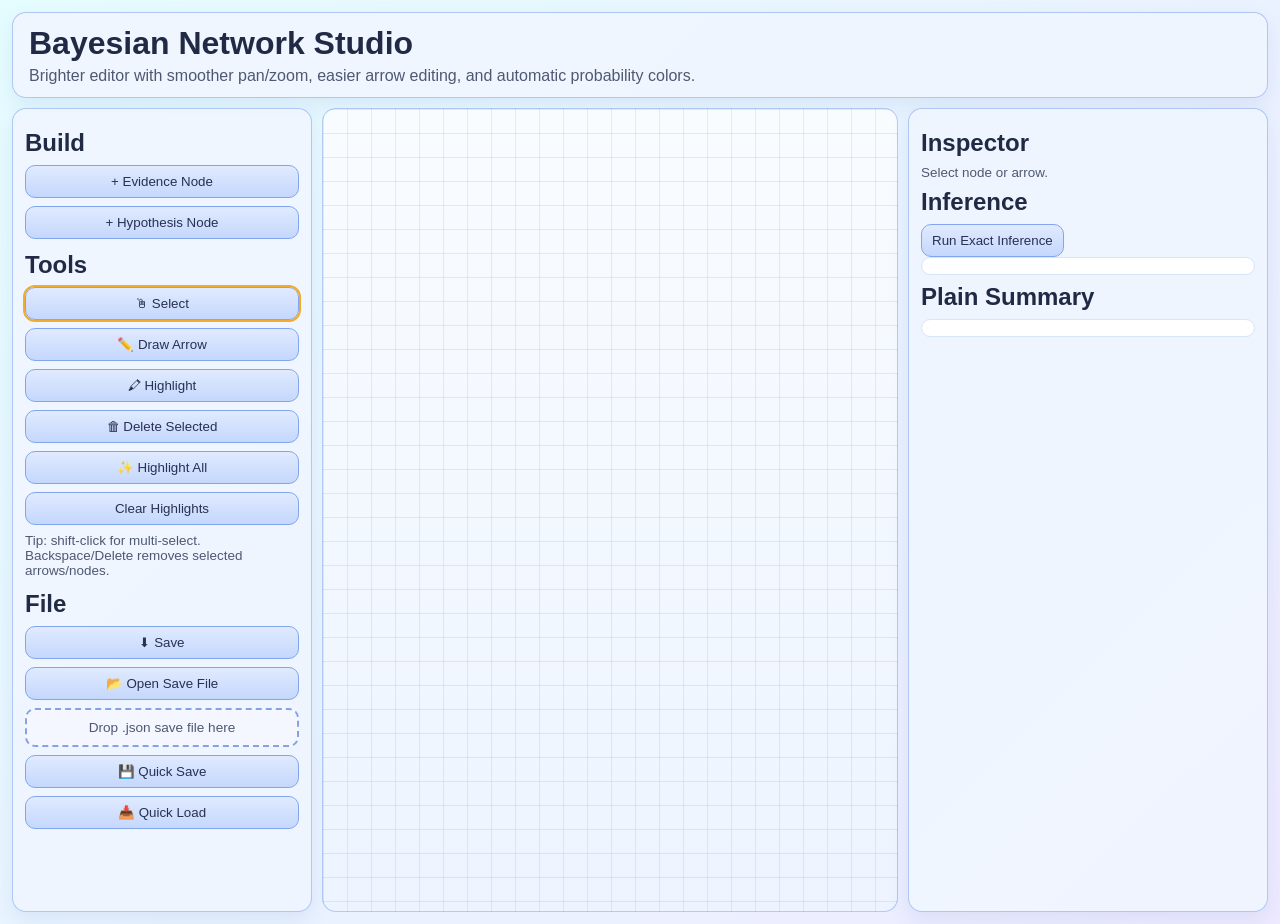
==== index.html @ 24348965 "Add intuitive highlight tool for nodes and arrows" ====
<!DOCTYPE html>
<html lang="en">
  <head>
    <meta charset="UTF-8" />
    <meta name="viewport" content="width=device-width, initial-scale=1.0" />
    <title>Bayesian Network Studio</title>
    <link rel="stylesheet" href="style.css" />
  </head>
  <body>
    <div class="app-shell">
      <header class="top-bar">
        <h1>Bayesian Network Studio</h1>
        <p>Brighter editor with smoother pan/zoom, easier arrow editing, and automatic probability colors.</p>
      </header>

      <div class="layout">
        <aside class="panel left-panel">
          <h2>Build</h2>
          <div class="button-stack">
            <button data-add-node="evidence">+ Evidence Node</button>
            <button data-add-node="hypothesis">+ Hypothesis Node</button>
          </div>

          <h2>Tools</h2>
          <div class="button-stack">
            <button id="selectToolBtn">🖱 Select</button>
            <button id="drawArrowToolBtn">✏️ Draw Arrow</button>
            <button id="highlightToolBtn">🖍 Highlight</button>
            <button id="deleteSelectedBtn">🗑 Delete Selected</button>
            <button id="highlightAllBtn">✨ Highlight All</button>
            <button id="clearHighlightBtn">Clear Highlights</button>
            <div id="drawHint" class="hint hidden">Draw arrow: drag from source node and release on target connection point.</div>
            <div id="highlightHint" class="hint hidden">Highlight: click nodes/arrows to toggle emphasis. Shift-click is not required.</div>
            <div class="hint">Tip: shift-click for multi-select. Backspace/Delete removes selected arrows/nodes.</div>
          </div>

          <h2>File</h2>
          <div class="button-stack">
            <button id="saveFileBtn">⬇ Save</button>
            <button id="openFileBtn">📂 Open Save File</button>
            <input id="uploadInput" type="file" accept=".json,application/json" class="hidden" />
            <div id="dropZone" class="drop-zone">Drop .json save file here</div>
            <button id="quickSaveBtn">💾 Quick Save</button>
            <button id="quickLoadBtn">📥 Quick Load</button>
          </div>
        </aside>

        <main class="canvas-wrap grid-on" id="canvasWrap">
          <div id="canvas" class="canvas">
            <div id="viewport" class="viewport">
              <svg id="edgeLayer"></svg>
            </div>
          </div>
        </main>

        <aside class="panel right-panel">
          <h2>Inspector</h2>
          <div id="emptySelection" class="hint">Select node or arrow.</div>
          <div id="inspector" class="inspector hidden">
            <div id="nodeInspector" class="hidden">
              <label>Name <input id="nodeName" type="text" /></label>
              <label>Type <input id="nodeType" type="text" disabled /></label>
              <label>Role <input id="nodeRole" type="text" disabled /></label>
              <label>Evidence value <select id="evidenceSelect"></select></label>

              <label>Probability of <select id="probabilityStateSelect"></select></label>
              <div id="probabilityValue" class="hint">--</div>

              <h3>States</h3>
              <div id="statePills" class="state-pills"></div>
              <div class="state-add-row">
                <input id="newStateInput" type="text" placeholder="Add state (spaces allowed)" />
                <button id="addStateBtn">Add</button>
              </div>

              <h3>CPT</h3>
              <div id="cptContainer" class="cpt-container"></div>
            </div>

            <div id="edgeInspector" class="hidden">
              <div class="hint">Arrow selected. Drag it directly to bend its curve.</div>
            </div>
          </div>

          <h2>Inference</h2>
          <button id="runInferenceBtn">Run Exact Inference</button>
          <div id="inferenceOutput" class="inference-output"></div>

          <h2>Plain Summary</h2>
          <div id="summaryOutput" class="inference-output"></div>
        </aside>
      </div>
    </div>

    <script src="app.js"></script>
  </body>
</html>
---- style.css ----
:root {
  --panel: hsla(220, 100%, 97%, 0.9);
  --panel-border: hsla(220, 78%, 65%, 0.45);
  --text: hsl(225, 35%, 20%);
  --muted: hsl(225, 18%, 38%);
}

* { box-sizing: border-box; }
body {
  margin: 0;
  font-family: Inter, Segoe UI, Roboto, sans-serif;
  color: var(--text);
  background: linear-gradient(135deg, hsl(186, 100%, 95%), hsl(251, 100%, 96%));
}
.app-shell { padding: 12px; }

.top-bar, .panel {
  background: var(--panel);
  border: 1px solid var(--panel-border);
  border-radius: 14px;
  box-shadow: 0 8px 20px rgba(80, 120, 190, 0.12);
}
.top-bar { padding: 12px 16px; margin-bottom: 10px; }
.top-bar h1 { margin: 0; }
.top-bar p { margin: 5px 0 0; color: var(--muted); }

.layout { display: grid; grid-template-columns: 300px 1fr 360px; gap: 10px; height: calc(100vh - 96px); }
.panel { padding: 12px; overflow: auto; }
.panel h2, .panel h3 { margin: 8px 0; }

.button-stack { display: grid; gap: 8px; margin-bottom: 12px; }
button {
  border: 1px solid hsl(220, 75%, 72%);
  background: linear-gradient(180deg, hsl(220, 100%, 94%), hsl(220, 92%, 88%));
  color: hsl(228, 35%, 24%);
  border-radius: 10px;
  padding: 8px 10px;
  cursor: pointer;
}
button:hover { filter: brightness(1.03); }
button.active-tool { outline: 2px solid #f2ab2d; }

label { font-size: .86rem; color: var(--muted); }
input, select {
  width: 100%; margin-top: 4px; border-radius: 8px;
  border: 1px solid hsl(220, 60%, 75%);
  background: white; color: var(--text); padding: 7px;
}

.drop-zone {
  border: 2px dashed hsl(220, 62%, 70%);
  border-radius: 10px; padding: 10px; text-align: center; font-size: .85rem; color: var(--muted);
  background: hsla(220, 100%, 98%, 0.8);
}
.drop-zone.dragover { background: #fff8d8; border-color: #f2ab2d; }

.canvas-wrap {
  border: 1px solid var(--panel-border);
  border-radius: 14px;
  overflow: hidden;
  background: linear-gradient(180deg, #f9fcff, #edf4ff);
}
.canvas-wrap.grid-on {
  background-image:
    linear-gradient(to right, rgba(90,130,180,0.14) 1px, transparent 1px),
    linear-gradient(to bottom, rgba(90,130,180,0.14) 1px, transparent 1px),
    linear-gradient(180deg, #f9fcff, #edf4ff);
  background-size: 24px 24px, 24px 24px, auto;
}
.canvas { width: 100%; height: 100%; position: relative; cursor: grab; }
.canvas.panning { cursor: grabbing; }
.viewport { width: 100%; height: 100%; transform-origin: 0 0; position: relative; }

#edgeLayer { position: absolute; inset: 0; width: 100%; height: 100%; overflow: visible; z-index: 1; }
.edge-visible { stroke: #5f91db; stroke-width: 3.2; fill: none; marker-end: url(#arrowHead); pointer-events: none; }
.edge-hit { stroke: rgba(0,0,0,0); stroke-width: 24; fill: none; pointer-events: stroke; cursor: grab; }
.edge-selected .edge-visible { stroke: #f39f1f; stroke-width: 4.4; }
.edge-highlighted .edge-visible { stroke: #00a874; stroke-width: 4; stroke-dasharray: 7 4; filter: drop-shadow(0 0 5px rgba(0,168,116,0.45)); }
.arrow-head-handle {
  fill: #fff;
  stroke: #f39f1f;
  stroke-width: 2;
  cursor: crosshair;
}

.node {
  position: absolute;
  width: 154px;
  min-height: 58px;
  padding: 10px;
  border-radius: 12px;
  border: 1px solid rgba(90, 120, 170, 0.35);
  box-shadow: 0 6px 14px rgba(65, 95, 140, 0.2);
  user-select: none;
  cursor: move;
  background: linear-gradient(135deg, #d8f4f0, #cbe8ff);
  z-index: 2;
}
.node.selected { outline: 2px solid #f39f1f; }
.node.highlighted { outline: 2px dashed #00b37e; outline-offset: 1px; box-shadow: 0 0 0 3px rgba(0,179,126,0.18), 0 6px 14px rgba(65, 95, 140, 0.2); }
.node.arrow-source { outline: 2px solid #1ecb8f; }
.node .title { font-weight: 600; }
.node .sub { font-size: .78rem; color: #44577a; }

.state-pills { display: flex; flex-wrap: wrap; gap: 6px; margin: 8px 0; }
.state-pill { display: inline-flex; gap: 6px; align-items: center; padding: 4px 8px; border-radius: 999px; background: #eef4ff; border: 1px solid #c7d9f6; font-size: .82rem; }
.state-pill button { padding: 0 6px; border-radius: 999px; }
.state-add-row { display: grid; grid-template-columns: 1fr auto; gap: 8px; }

.cpt-container { max-height: 260px; overflow: auto; border: 1px solid #d7e5fa; border-radius: 10px; padding: 8px; background: #fff; }
.cpt-row { display: grid; grid-template-columns: 1fr 138px; gap: 8px; margin-bottom: 6px; align-items: center; }

.hint { color: var(--muted); font-size: .84rem; }
.hidden { display: none; }
.inference-output { max-height: 220px; overflow: auto; padding: 8px; border: 1px solid #d7e5fa; border-radius: 10px; background: #fff; font-size: .84rem; }


.edge-preview { stroke: #7aa5e8; stroke-width: 2.6; fill: none; stroke-dasharray: 6 4; filter: drop-shadow(0 0 4px rgba(95,145,219,0.45)); }
.edge-snap-marker { fill: #fff; stroke: #1f7ae0; stroke-width: 2; }

.connector-dot {
  position: absolute;
  width: 8px;
  height: 8px;
  border-radius: 999px;
  background: rgba(255,255,255,0.9);
  border: 1px solid rgba(77,119,185,0.8);
  transform: translate(-50%, -50%);
  opacity: 0.35;
  pointer-events: none;
}
.connector-dot.active { opacity: 0.75; box-shadow: 0 0 0 3px rgba(97,156,244,0.18); }
.connector-dot.snap-target { opacity: 1; background: #fff; border-color: #0b69dd; box-shadow: 0 0 0 4px rgba(11,105,221,0.25); }
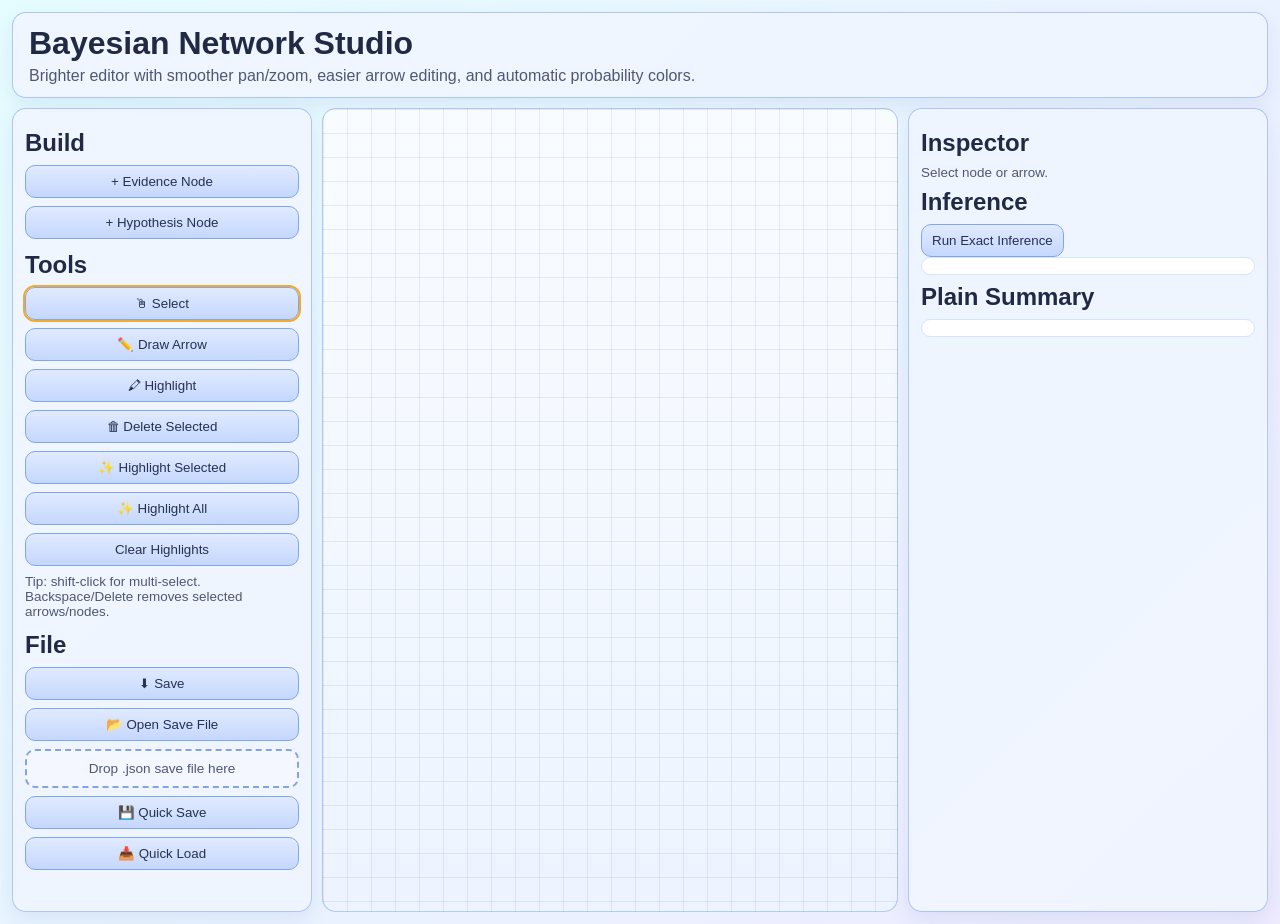
==== commit 3641830f: "Make highlighting easier with highlight-selected action" ====
--- a/index.html
+++ b/index.html
@@ -27,10 +27,11 @@
             <button id="drawArrowToolBtn">✏️ Draw Arrow</button>
             <button id="highlightToolBtn">🖍 Highlight</button>
             <button id="deleteSelectedBtn">🗑 Delete Selected</button>
+            <button id="highlightSelectedBtn">✨ Highlight Selected</button>
             <button id="highlightAllBtn">✨ Highlight All</button>
             <button id="clearHighlightBtn">Clear Highlights</button>
             <div id="drawHint" class="hint hidden">Draw arrow: drag from source node and release on target connection point.</div>
-            <div id="highlightHint" class="hint hidden">Highlight: click nodes/arrows to toggle emphasis. Shift-click is not required.</div>
+            <div id="highlightHint" class="hint hidden">Highlight: click nodes/arrows to toggle emphasis, or select then click Highlight Selected.</div>
             <div class="hint">Tip: shift-click for multi-select. Backspace/Delete removes selected arrows/nodes.</div>
           </div>
 
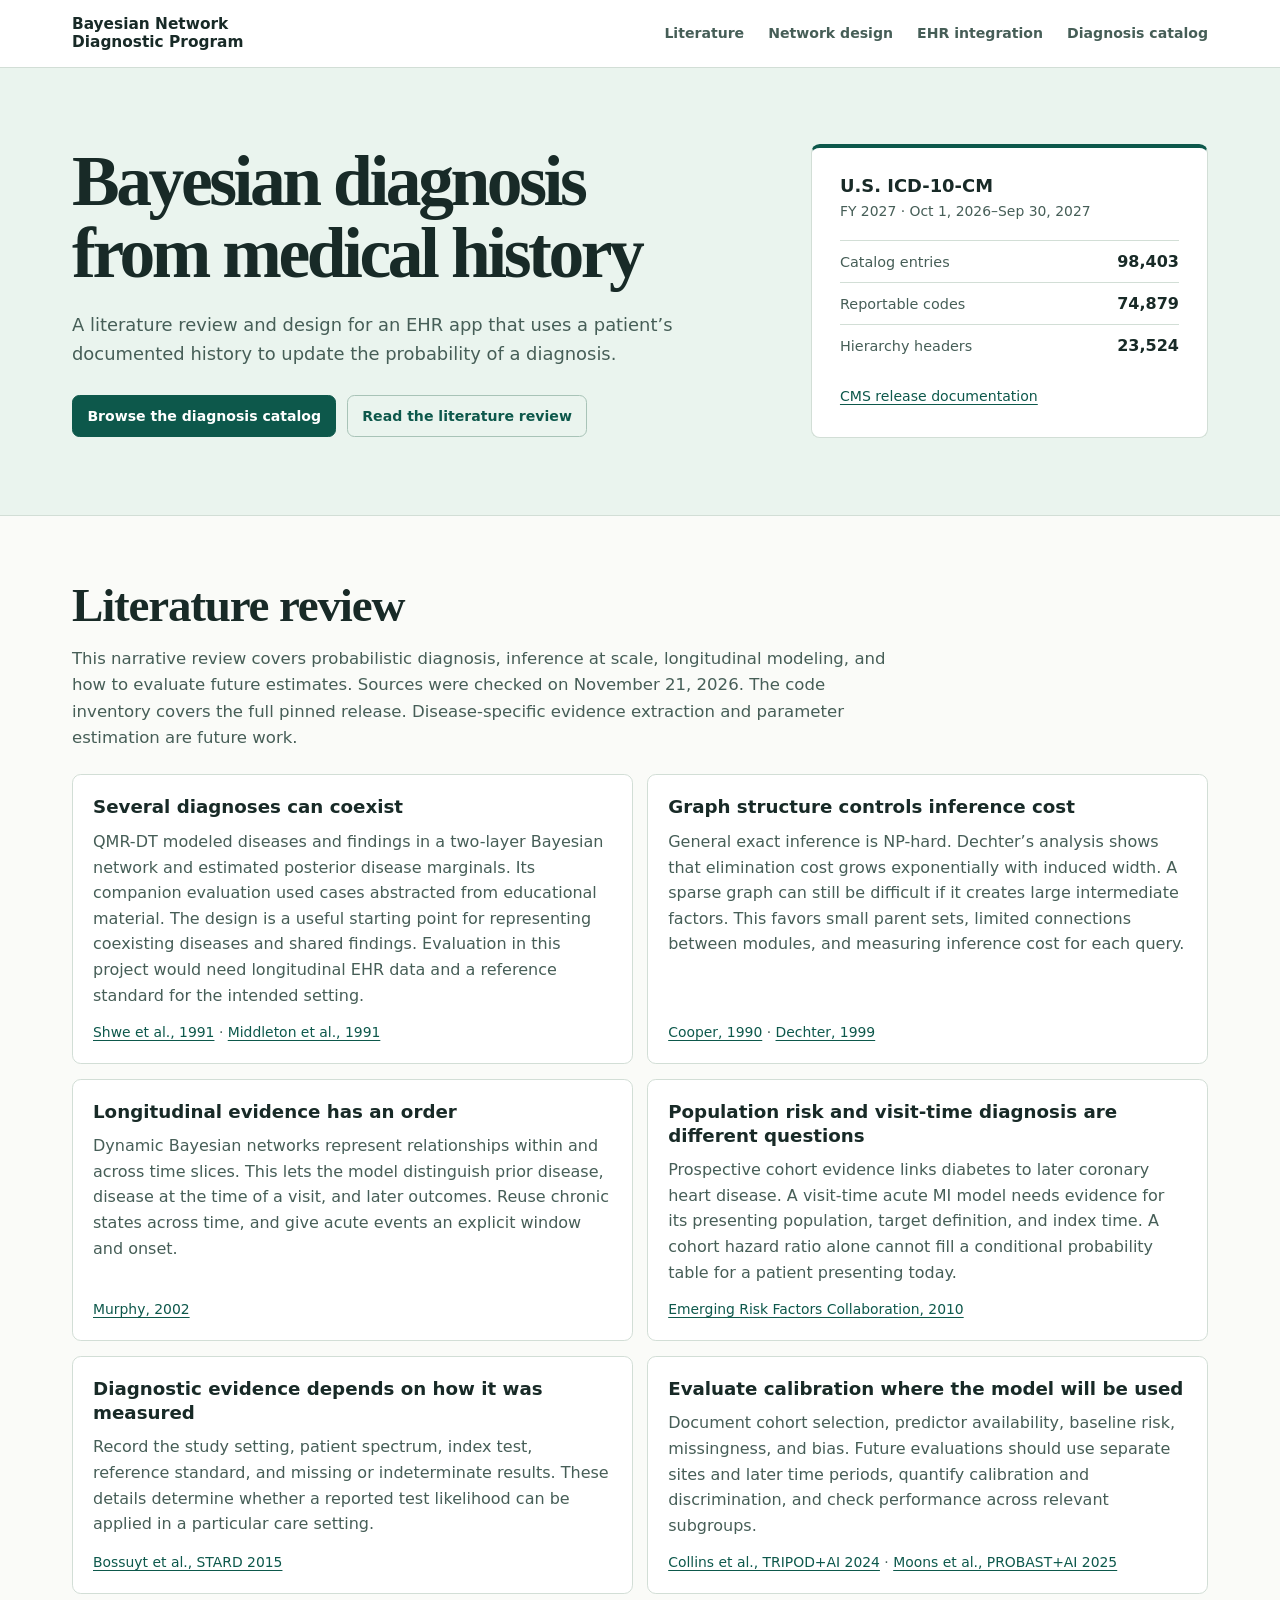
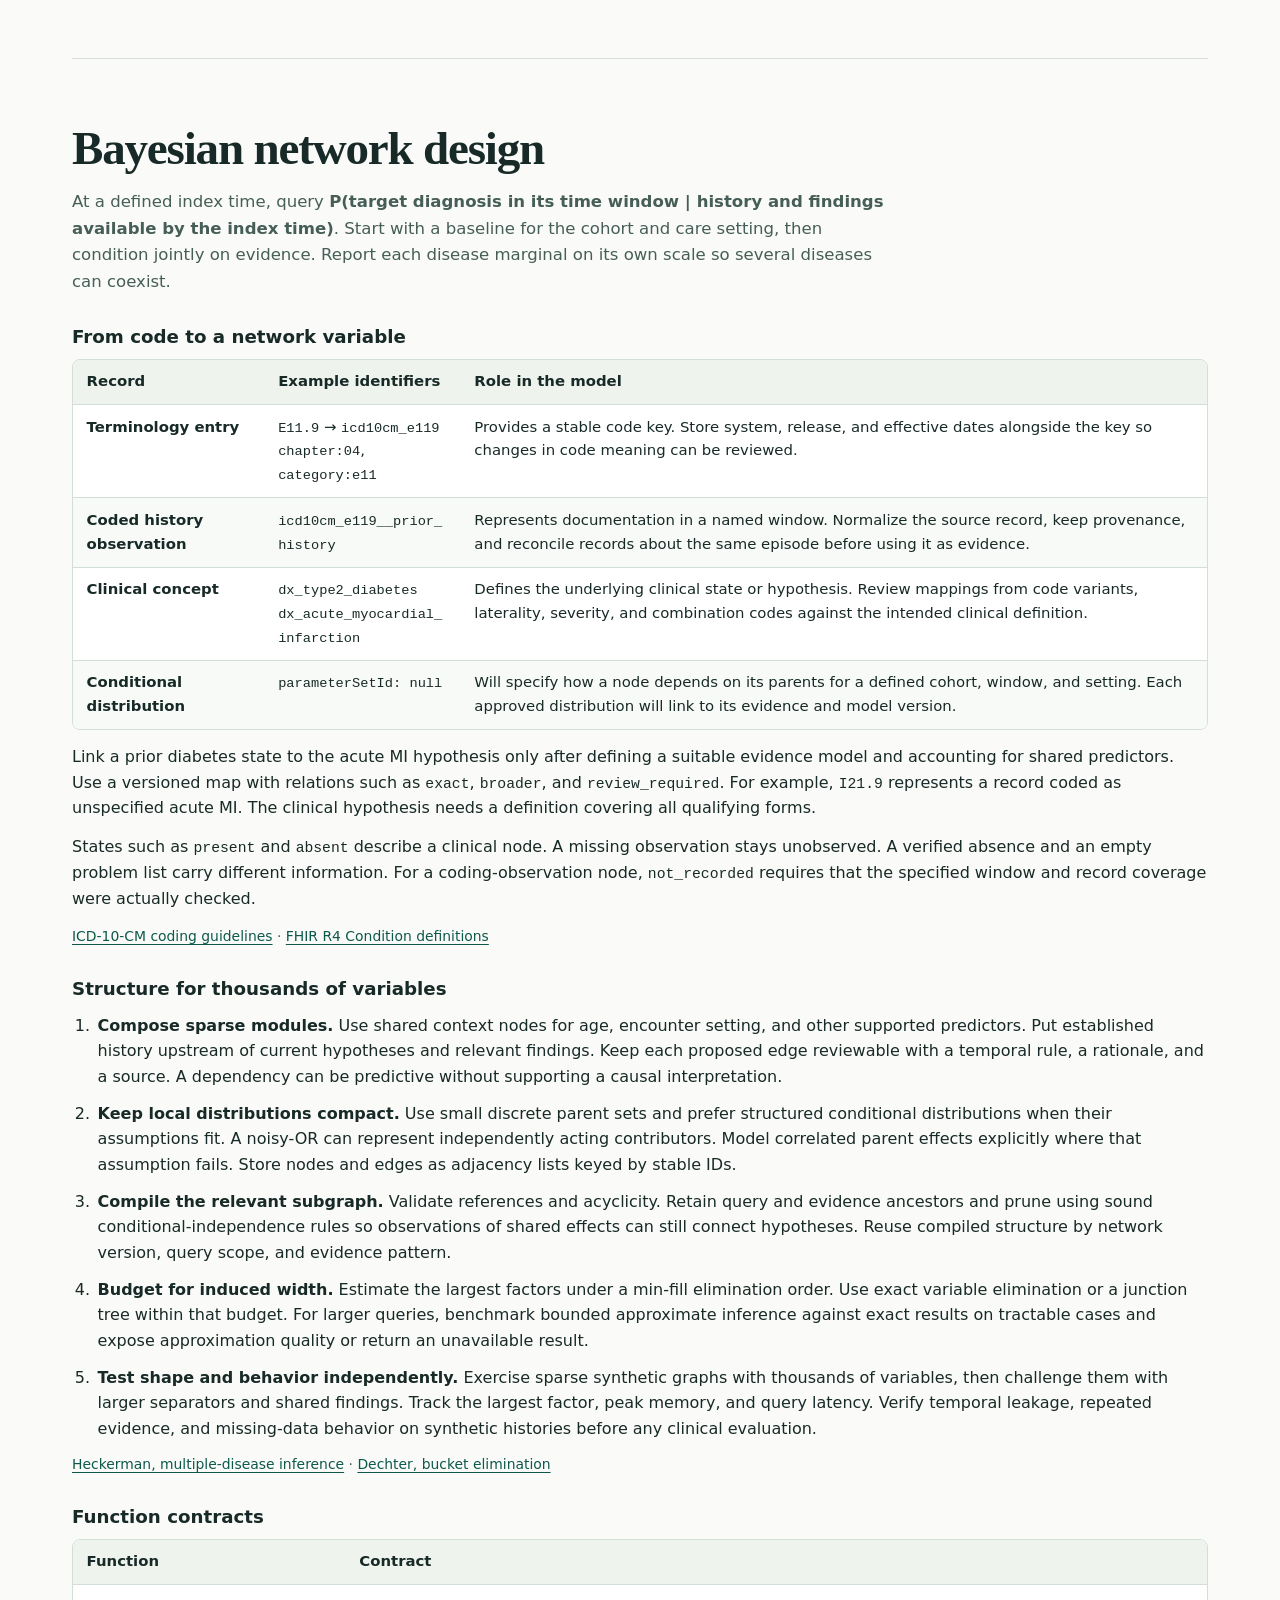
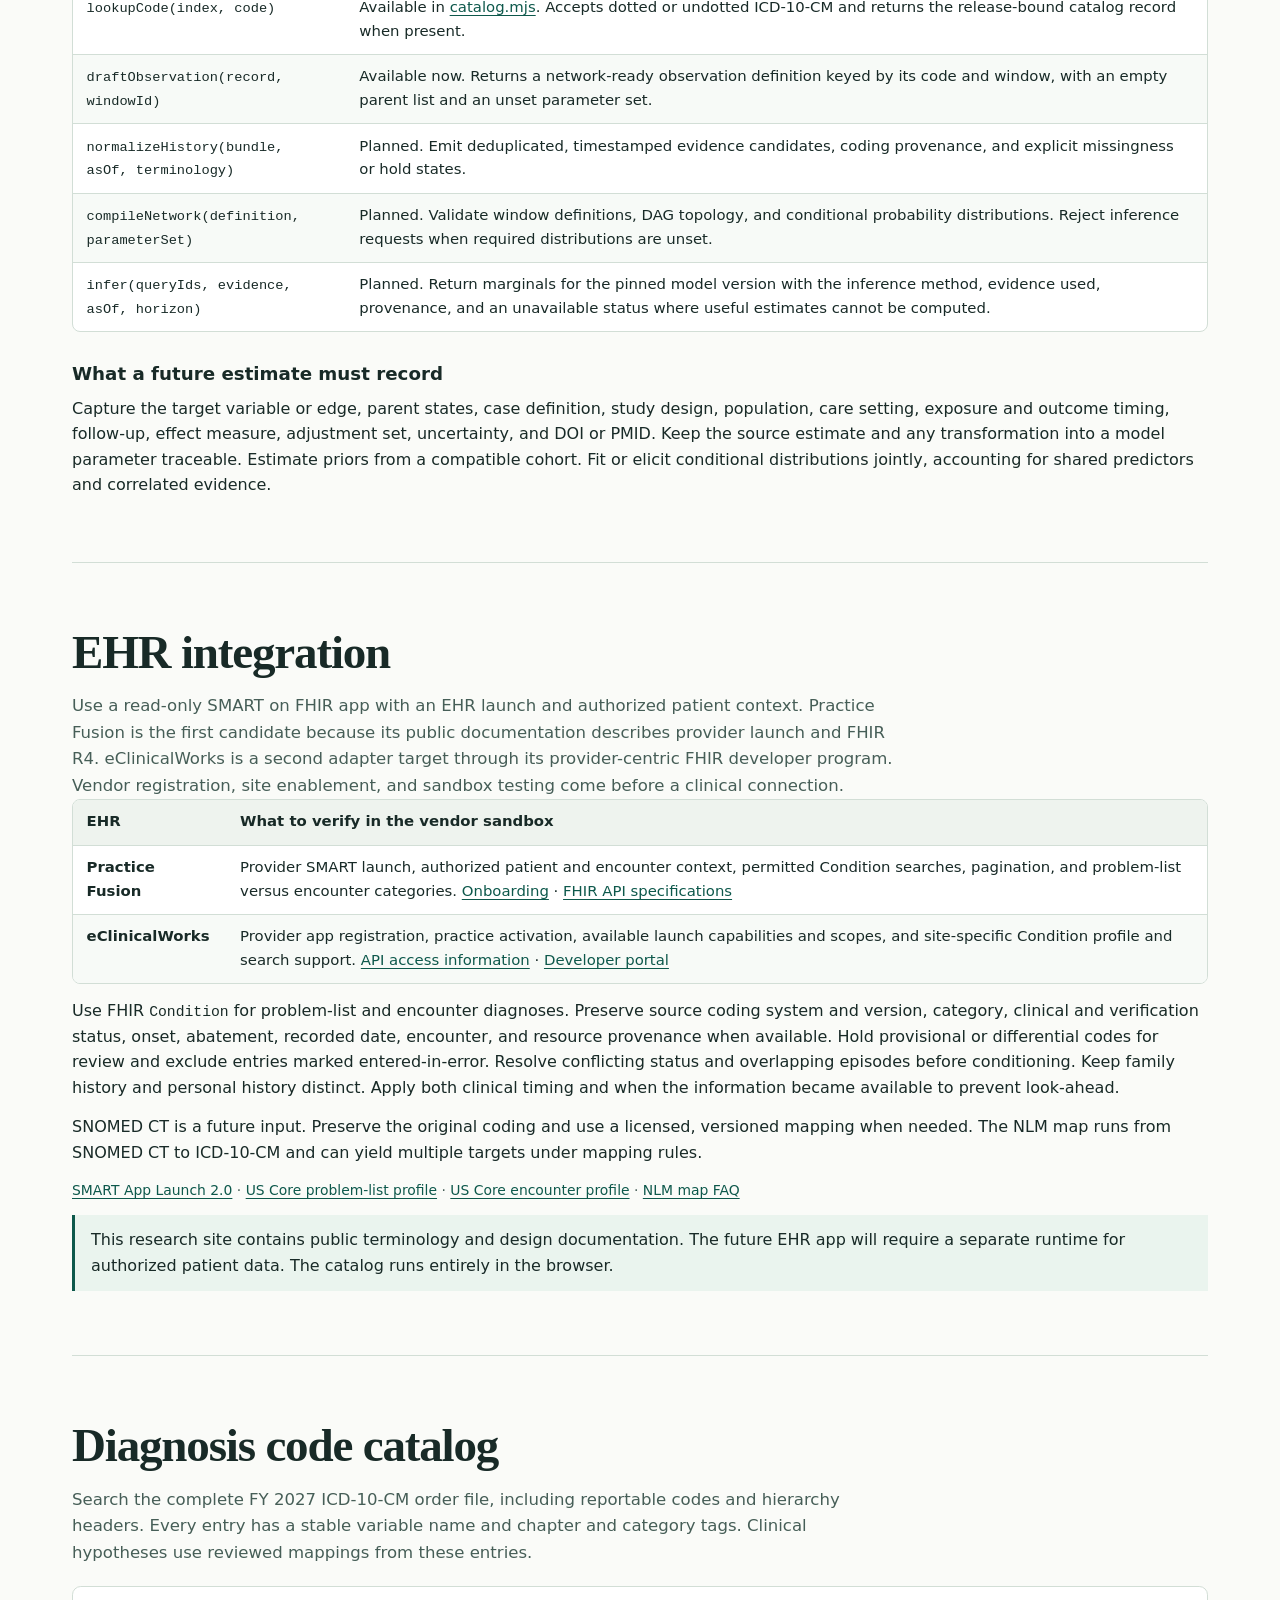
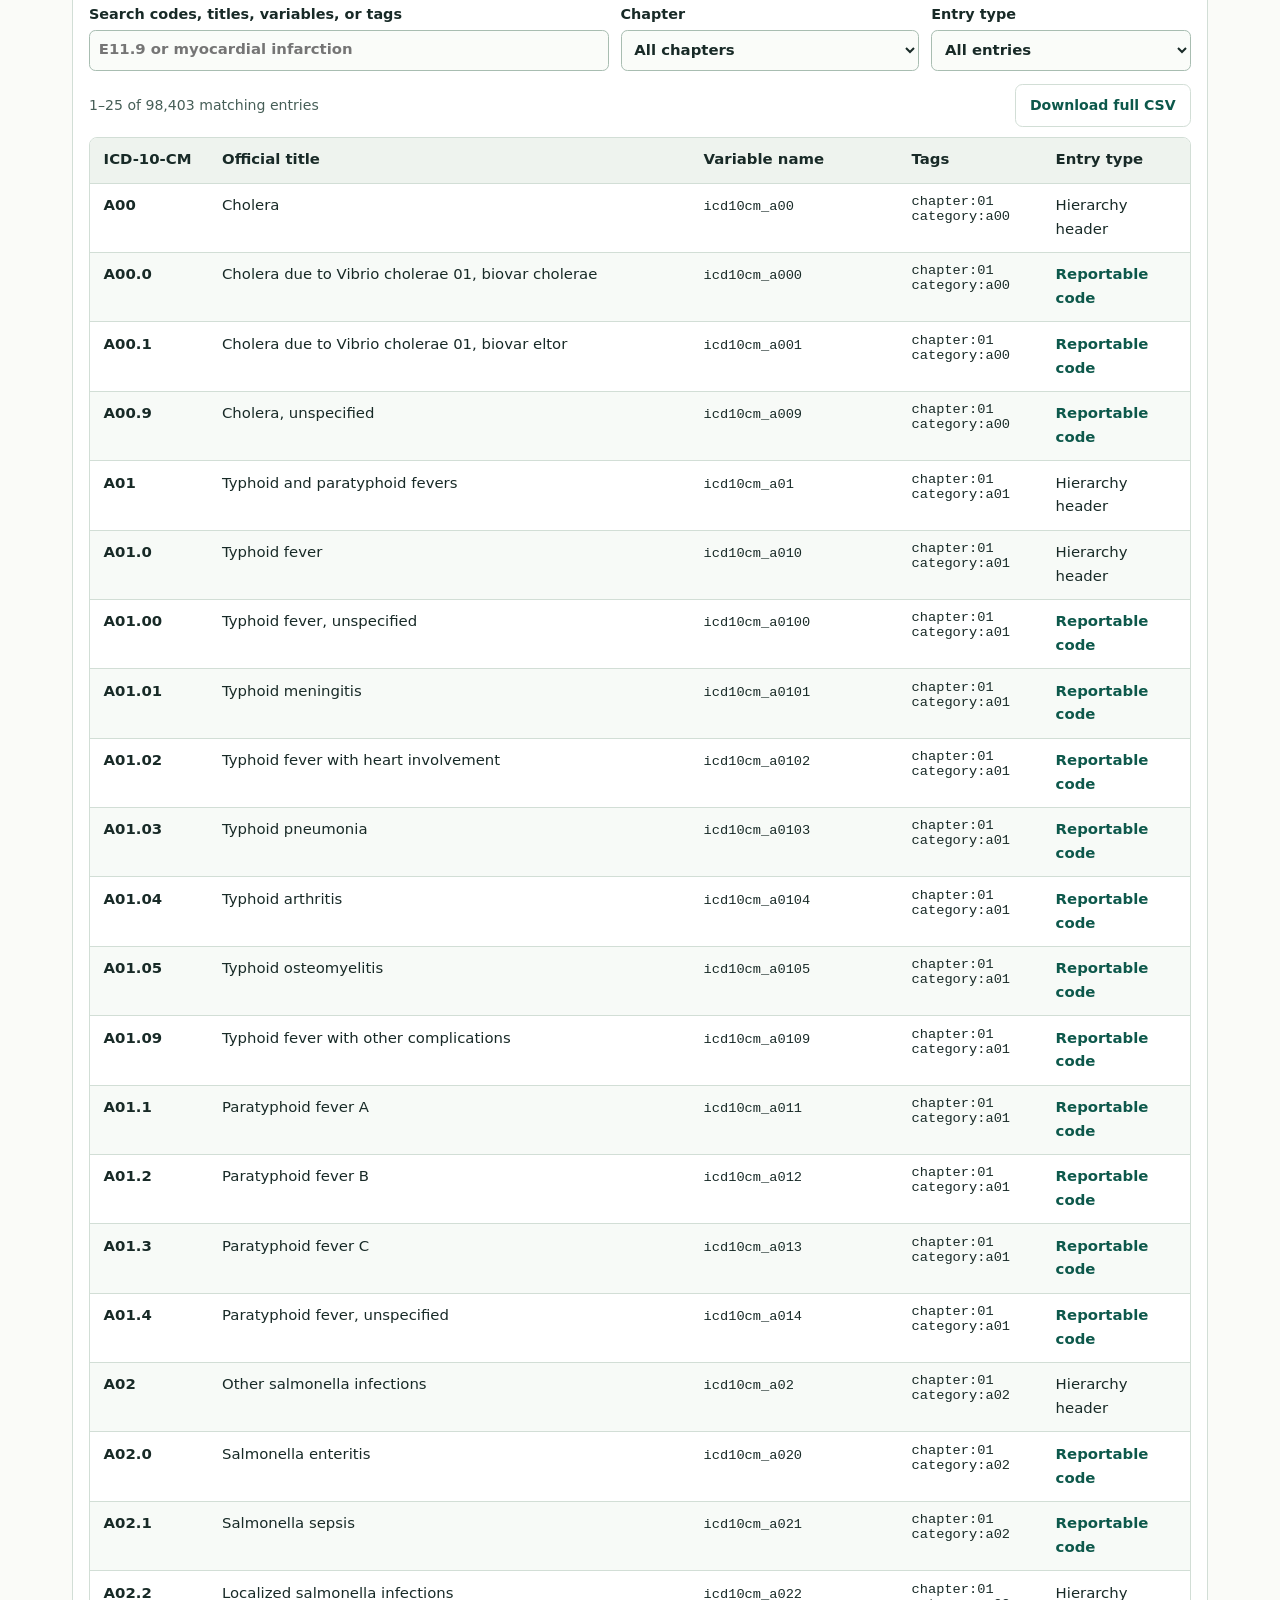
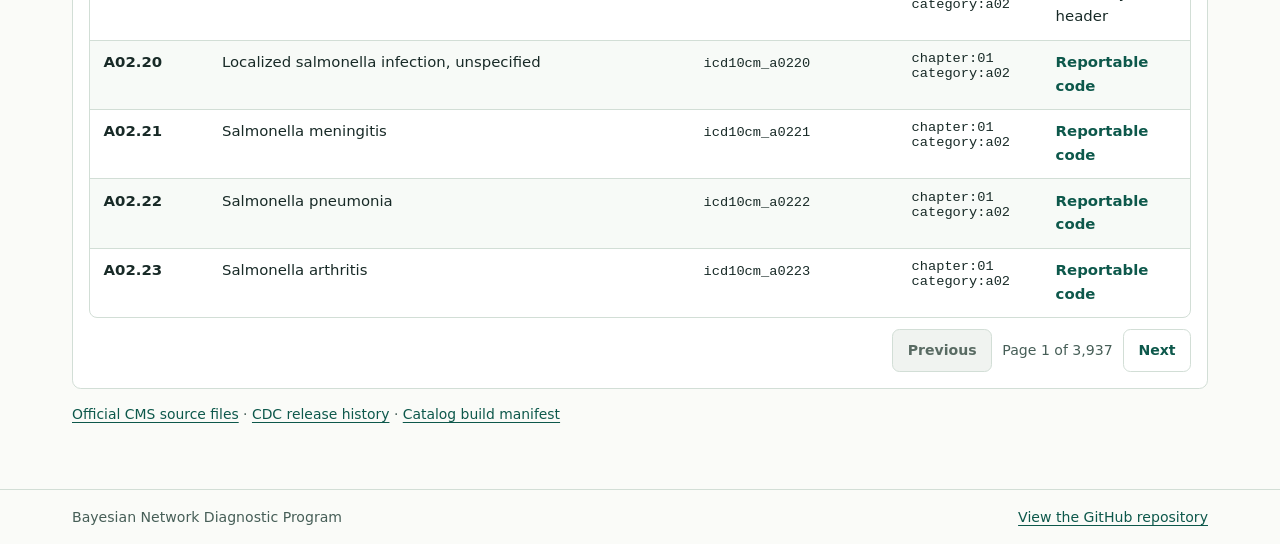
==== commit 9670060e: "Restart the diagnostic program with a literature review and FY 2027 ICD-10-CM catalog" ====
--- a/index.html
+++ b/index.html
@@ -1,98 +1,213 @@
-<!DOCTYPE html>
+<!doctype html>
 <html lang="en">
-  <head>
-    <meta charset="UTF-8" />
-    <meta name="viewport" content="width=device-width, initial-scale=1.0" />
-    <title>Bayesian Network Studio</title>
-    <link rel="stylesheet" href="style.css" />
-  </head>
-  <body>
-    <div class="app-shell">
-      <header class="top-bar">
-        <h1>Bayesian Network Studio</h1>
-        <p>Brighter editor with smoother pan/zoom, easier arrow editing, and automatic probability colors.</p>
-      </header>
-
-      <div class="layout">
-        <aside class="panel left-panel">
-          <h2>Build</h2>
-          <div class="button-stack">
-            <button data-add-node="evidence">+ Evidence Node</button>
-            <button data-add-node="hypothesis">+ Hypothesis Node</button>
-          </div>
-
-          <h2>Tools</h2>
-          <div class="button-stack">
-            <button id="selectToolBtn">🖱 Select</button>
-            <button id="drawArrowToolBtn">✏️ Draw Arrow</button>
-            <button id="highlightToolBtn">🖍 Highlight</button>
-            <button id="deleteSelectedBtn">🗑 Delete Selected</button>
-            <button id="highlightSelectedBtn">✨ Highlight Selected</button>
-            <button id="highlightAllBtn">✨ Highlight All</button>
-            <button id="clearHighlightBtn">Clear Highlights</button>
-            <div id="drawHint" class="hint hidden">Draw arrow: drag from source node and release on target connection point.</div>
-            <div id="highlightHint" class="hint hidden">Highlight: click nodes/arrows to toggle emphasis, or select then click Highlight Selected.</div>
-            <div class="hint">Tip: shift-click for multi-select. Backspace/Delete removes selected arrows/nodes.</div>
-          </div>
-
-          <h2>File</h2>
-          <div class="button-stack">
-            <button id="saveFileBtn">⬇ Save</button>
-            <button id="openFileBtn">📂 Open Save File</button>
-            <input id="uploadInput" type="file" accept=".json,application/json" class="hidden" />
-            <div id="dropZone" class="drop-zone">Drop .json save file here</div>
-            <button id="quickSaveBtn">💾 Quick Save</button>
-            <button id="quickLoadBtn">📥 Quick Load</button>
-          </div>
-        </aside>
-
-        <main class="canvas-wrap grid-on" id="canvasWrap">
-          <div id="canvas" class="canvas">
-            <div id="viewport" class="viewport">
-              <svg id="edgeLayer"></svg>
-            </div>
-          </div>
-        </main>
-
-        <aside class="panel right-panel">
-          <h2>Inspector</h2>
-          <div id="emptySelection" class="hint">Select node or arrow.</div>
-          <div id="inspector" class="inspector hidden">
-            <div id="nodeInspector" class="hidden">
-              <label>Name <input id="nodeName" type="text" /></label>
-              <label>Type <input id="nodeType" type="text" disabled /></label>
-              <label>Role <input id="nodeRole" type="text" disabled /></label>
-              <label>Evidence value <select id="evidenceSelect"></select></label>
-
-              <label>Probability of <select id="probabilityStateSelect"></select></label>
-              <div id="probabilityValue" class="hint">--</div>
-
-              <h3>States</h3>
-              <div id="statePills" class="state-pills"></div>
-              <div class="state-add-row">
-                <input id="newStateInput" type="text" placeholder="Add state (spaces allowed)" />
-                <button id="addStateBtn">Add</button>
-              </div>
-
-              <h3>CPT</h3>
-              <div id="cptContainer" class="cpt-container"></div>
-            </div>
-
-            <div id="edgeInspector" class="hidden">
-              <div class="hint">Arrow selected. Drag it directly to bend its curve.</div>
-            </div>
-          </div>
-
-          <h2>Inference</h2>
-          <button id="runInferenceBtn">Run Exact Inference</button>
-          <div id="inferenceOutput" class="inference-output"></div>
-
-          <h2>Plain Summary</h2>
-          <div id="summaryOutput" class="inference-output"></div>
+<head>
+  <meta charset="utf-8">
+  <meta name="viewport" content="width=device-width, initial-scale=1">
+  <meta name="description" content="Literature review, Bayesian network design, and complete FY 2027 ICD-10-CM catalog for the Bayesian Network Diagnostic Program.">
+  <title>Literature review | Bayesian Network Diagnostic Program</title>
+  <link rel="stylesheet" href="./style.css">
+  <script type="module" src="./app.js"></script>
+</head>
+<body>
+  <a class="skip-link" href="#main">Skip to content</a>
+  <header class="site-header">
+    <div class="wrap header-inner">
+      <a class="brand" href="#main">Bayesian Network<br>Diagnostic Program</a>
+      <nav aria-label="Sections">
+        <a href="#review">Literature</a>
+        <a href="#network">Network design</a>
+        <a href="#ehr">EHR integration</a>
+        <a href="#catalog">Diagnosis catalog</a>
+      </nav>
+    </div>
+  </header>
+
+  <main id="main">
+    <section class="hero" aria-labelledby="page-title">
+      <div class="wrap hero-grid">
+        <div>
+          <h1 id="page-title">Bayesian diagnosis from medical history</h1>
+          <p class="lede">A literature review and design for an EHR app that uses a patient’s documented history to update the probability of a diagnosis.</p>
+          <div class="hero-actions">
+            <a class="button primary" href="#catalog">Browse the diagnosis catalog</a>
+            <a class="button secondary" href="#review">Read the literature review</a>
+          </div>
+        </div>
+        <aside class="release-card" aria-labelledby="release-title">
+          <h2 id="release-title">U.S. ICD-10-CM</h2>
+          <p>FY 2027 · Oct 1, 2026–Sep 30, 2027</p>
+          <dl>
+            <div><dt>Catalog entries</dt><dd>98,403</dd></div>
+            <div><dt>Reportable codes</dt><dd>74,879</dd></div>
+            <div><dt>Hierarchy headers</dt><dd>23,524</dd></div>
+          </dl>
+          <a href="https://www.cms.gov/medicare/coding-billing/icd-10-codes">CMS release documentation</a>
         </aside>
       </div>
+    </section>
+
+    <div class="wrap">
+      <section class="section" id="review" aria-labelledby="review-title">
+        <h2 id="review-title">Literature review</h2>
+        <p class="intro">This narrative review covers probabilistic diagnosis, inference at scale, longitudinal modeling, and how to evaluate future estimates. Sources were checked on November 21, 2026. The code inventory covers the full pinned release. Disease-specific evidence extraction and parameter estimation are future work.</p>
+
+        <div class="research-grid">
+          <article class="research-card">
+            <h3>Several diagnoses can coexist</h3>
+            <p>QMR-DT modeled diseases and findings in a two-layer Bayesian network and estimated posterior disease marginals. Its companion evaluation used cases abstracted from educational material. The design is a useful starting point for representing coexisting diseases and shared findings. Evaluation in this project would need longitudinal EHR data and a reference standard for the intended setting.</p>
+            <p class="sources"><a href="https://pubmed.ncbi.nlm.nih.gov/1762578/">Shwe et al., 1991</a> · <a href="https://pubmed.ncbi.nlm.nih.gov/1762579/">Middleton et al., 1991</a></p>
+          </article>
+          <article class="research-card">
+            <h3>Graph structure controls inference cost</h3>
+            <p>General exact inference is NP-hard. Dechter’s analysis shows that elimination cost grows exponentially with induced width. A sparse graph can still be difficult if it creates large intermediate factors. This favors small parent sets, limited connections between modules, and measuring inference cost for each query.</p>
+            <p class="sources"><a href="https://www.sciencedirect.com/science/article/pii/000437029090060D">Cooper, 1990</a> · <a href="https://www.sciencedirect.com/science/article/pii/S0004370299000594">Dechter, 1999</a></p>
+          </article>
+          <article class="research-card">
+            <h3>Longitudinal evidence has an order</h3>
+            <p>Dynamic Bayesian networks represent relationships within and across time slices. This lets the model distinguish prior disease, disease at the time of a visit, and later outcomes. Reuse chronic states across time, and give acute events an explicit window and onset.</p>
+            <p class="sources"><a href="https://www.cs.ubc.ca/~murphyk/Thesis/thesis.pdf">Murphy, 2002</a></p>
+          </article>
+          <article class="research-card">
+            <h3>Population risk and visit-time diagnosis are different questions</h3>
+            <p>Prospective cohort evidence links diabetes to later coronary heart disease. A visit-time acute MI model needs evidence for its presenting population, target definition, and index time. A cohort hazard ratio alone cannot fill a conditional probability table for a patient presenting today.</p>
+            <p class="sources"><a href="https://pubmed.ncbi.nlm.nih.gov/20609967/">Emerging Risk Factors Collaboration, 2010</a></p>
+          </article>
+          <article class="research-card">
+            <h3>Diagnostic evidence depends on how it was measured</h3>
+            <p>Record the study setting, patient spectrum, index test, reference standard, and missing or indeterminate results. These details determine whether a reported test likelihood can be applied in a particular care setting.</p>
+            <p class="sources"><a href="https://www.bmj.com/content/351/bmj.h5527">Bossuyt et al., STARD 2015</a></p>
+          </article>
+          <article class="research-card">
+            <h3>Evaluate calibration where the model will be used</h3>
+            <p>Document cohort selection, predictor availability, baseline risk, missingness, and bias. Future evaluations should use separate sites and later time periods, quantify calibration and discrimination, and check performance across relevant subgroups.</p>
+            <p class="sources"><a href="https://www.bmj.com/content/385/bmj-2023-078378">Collins et al., TRIPOD+AI 2024</a> · <a href="https://www.bmj.com/content/388/bmj-2024-082505">Moons et al., PROBAST+AI 2025</a></p>
+          </article>
+        </div>
+      </section>
+
+      <section class="section" id="network" aria-labelledby="network-title">
+        <h2 id="network-title">Bayesian network design</h2>
+        <p class="intro">At a defined index time, query <strong>P(target diagnosis in its time window | history and findings available by the index time)</strong>. Start with a baseline for the cohort and care setting, then condition jointly on evidence. Report each disease marginal on its own scale so several diseases can coexist.</p>
+
+        <h3>From code to a network variable</h3>
+        <div class="table-scroll" role="region" aria-label="Network variables" tabindex="0">
+          <table>
+            <thead><tr><th scope="col">Record</th><th scope="col">Example identifiers</th><th scope="col">Role in the model</th></tr></thead>
+            <tbody>
+              <tr>
+                <th scope="row">Terminology entry</th><td><code>E11.9</code> → <code>icd10cm_e119</code><br><code>chapter:04</code>, <code>category:e11</code></td>
+                <td>Provides a stable code key. Store system, release, and effective dates alongside the key so changes in code meaning can be reviewed.</td>
+              </tr>
+              <tr>
+                <th scope="row">Coded history observation</th><td><code>icd10cm_e119__prior_history</code></td>
+                <td>Represents documentation in a named window. Normalize the source record, keep provenance, and reconcile records about the same episode before using it as evidence.</td>
+              </tr>
+              <tr>
+                <th scope="row">Clinical concept</th><td><code>dx_type2_diabetes</code><br><code>dx_acute_myocardial_infarction</code></td>
+                <td>Defines the underlying clinical state or hypothesis. Review mappings from code variants, laterality, severity, and combination codes against the intended clinical definition.</td>
+              </tr>
+              <tr>
+                <th scope="row">Conditional distribution</th><td><code>parameterSetId: null</code></td>
+                <td>Will specify how a node depends on its parents for a defined cohort, window, and setting. Each approved distribution will link to its evidence and model version.</td>
+              </tr>
+            </tbody>
+          </table>
+        </div>
+        <p>Link a prior diabetes state to the acute MI hypothesis only after defining a suitable evidence model and accounting for shared predictors. Use a versioned map with relations such as <code>exact</code>, <code>broader</code>, and <code>review_required</code>. For example, <code>I21.9</code> represents a record coded as unspecified acute MI. The clinical hypothesis needs a definition covering all qualifying forms.</p>
+        <p>States such as <code>present</code> and <code>absent</code> describe a clinical node. A missing observation stays unobserved. A verified absence and an empty problem list carry different information. For a coding-observation node, <code>not_recorded</code> requires that the specified window and record coverage were actually checked.</p>
+        <p class="sources"><a href="https://www.cms.gov/files/document/fy-2027-icd-10-cm-coding-guidelines.pdf">ICD-10-CM coding guidelines</a> · <a href="https://hl7.org/fhir/R4/condition-definitions.html">FHIR R4 Condition definitions</a></p>
+
+        <h3>Structure for thousands of variables</h3>
+        <ol class="steps">
+          <li><strong>Compose sparse modules.</strong> Use shared context nodes for age, encounter setting, and other supported predictors. Put established history upstream of current hypotheses and relevant findings. Keep each proposed edge reviewable with a temporal rule, a rationale, and a source. A dependency can be predictive without supporting a causal interpretation.</li>
+          <li><strong>Keep local distributions compact.</strong> Use small discrete parent sets and prefer structured conditional distributions when their assumptions fit. A noisy-OR can represent independently acting contributors. Model correlated parent effects explicitly where that assumption fails. Store nodes and edges as adjacency lists keyed by stable IDs.</li>
+          <li><strong>Compile the relevant subgraph.</strong> Validate references and acyclicity. Retain query and evidence ancestors and prune using sound conditional-independence rules so observations of shared effects can still connect hypotheses. Reuse compiled structure by network version, query scope, and evidence pattern.</li>
+          <li><strong>Budget for induced width.</strong> Estimate the largest factors under a min-fill elimination order. Use exact variable elimination or a junction tree within that budget. For larger queries, benchmark bounded approximate inference against exact results on tractable cases and expose approximation quality or return an unavailable result.</li>
+          <li><strong>Test shape and behavior independently.</strong> Exercise sparse synthetic graphs with thousands of variables, then challenge them with larger separators and shared findings. Track the largest factor, peak memory, and query latency. Verify temporal leakage, repeated evidence, and missing-data behavior on synthetic histories before any clinical evaluation.</li>
+        </ol>
+        <p class="sources"><a href="https://www.microsoft.com/en-us/research/wp-content/uploads/2016/11/A-Tractable-Algorithm-for-Diagnosing-Multiple-Diseases.pdf">Heckerman, multiple-disease inference</a> · <a href="https://www.sciencedirect.com/science/article/pii/S0004370299000594">Dechter, bucket elimination</a></p>
+
+        <h3>Function contracts</h3>
+        <div class="table-scroll" role="region" aria-label="Function contracts" tabindex="0">
+          <table>
+            <thead><tr><th scope="col">Function</th><th scope="col">Contract</th></tr></thead>
+            <tbody>
+              <tr><th scope="row"><code>lookupCode(index, code)</code></th><td>Available in <a href="./catalog.mjs">catalog.mjs</a>. Accepts dotted or undotted ICD-10-CM and returns the release-bound catalog record when present.</td></tr>
+              <tr><th scope="row"><code>draftObservation(record, windowId)</code></th><td>Available now. Returns a network-ready observation definition keyed by its code and window, with an empty parent list and an unset parameter set.</td></tr>
+              <tr><th scope="row"><code>normalizeHistory(bundle, asOf, terminology)</code></th><td>Planned. Emit deduplicated, timestamped evidence candidates, coding provenance, and explicit missingness or hold states.</td></tr>
+              <tr><th scope="row"><code>compileNetwork(definition, parameterSet)</code></th><td>Planned. Validate window definitions, DAG topology, and conditional probability distributions. Reject inference requests when required distributions are unset.</td></tr>
+              <tr><th scope="row"><code>infer(queryIds, evidence, asOf, horizon)</code></th><td>Planned. Return marginals for the pinned model version with the inference method, evidence used, provenance, and an unavailable status where useful estimates cannot be computed.</td></tr>
+            </tbody>
+          </table>
+        </div>
+        <h3>What a future estimate must record</h3>
+        <p>Capture the target variable or edge, parent states, case definition, study design, population, care setting, exposure and outcome timing, follow-up, effect measure, adjustment set, uncertainty, and DOI or PMID. Keep the source estimate and any transformation into a model parameter traceable. Estimate priors from a compatible cohort. Fit or elicit conditional distributions jointly, accounting for shared predictors and correlated evidence.</p>
+      </section>
+
+      <section class="section" id="ehr" aria-labelledby="ehr-title">
+        <h2 id="ehr-title">EHR integration</h2>
+        <p class="intro">Use a read-only SMART on FHIR app with an EHR launch and authorized patient context. Practice Fusion is the first candidate because its public documentation describes provider launch and FHIR R4. eClinicalWorks is a second adapter target through its provider-centric FHIR developer program. Vendor registration, site enablement, and sandbox testing come before a clinical connection.</p>
+        <div class="table-scroll" role="region" aria-label="Vendor integration paths" tabindex="0">
+          <table>
+            <thead><tr><th scope="col">EHR</th><th scope="col">What to verify in the vendor sandbox</th></tr></thead>
+            <tbody>
+              <tr><th scope="row">Practice Fusion</th><td>Provider SMART launch, authorized patient and encounter context, permitted Condition searches, pagination, and problem-list versus encounter categories. <a href="https://practicefusion.com/fhir/get-started/">Onboarding</a> · <a href="https://www.practicefusion.com/fhir/api-specifications/">FHIR API specifications</a></td></tr>
+              <tr><th scope="row">eClinicalWorks</th><td>Provider app registration, practice activation, available launch capabilities and scopes, and site-specific Condition profile and search support. <a href="https://www.eclinicalworks.com/resources/certified-ehr-technology/">API access information</a> · <a href="https://fhir.eclinicalworks.com/">Developer portal</a></td></tr>
+            </tbody>
+          </table>
+        </div>
+        <p>Use FHIR <code>Condition</code> for problem-list and encounter diagnoses. Preserve source coding system and version, category, clinical and verification status, onset, abatement, recorded date, encounter, and resource provenance when available. Hold provisional or differential codes for review and exclude entries marked entered-in-error. Resolve conflicting status and overlapping episodes before conditioning. Keep family history and personal history distinct. Apply both clinical timing and when the information became available to prevent look-ahead.</p>
+        <p>SNOMED CT is a future input. Preserve the original coding and use a licensed, versioned mapping when needed. The NLM map runs from SNOMED CT to ICD-10-CM and can yield multiple targets under mapping rules.</p>
+        <p class="sources"><a href="https://www.hl7.org/fhir/smart-app-launch/STU2/app-launch.html">SMART App Launch 2.0</a> · <a href="https://www.hl7.org/fhir/us/core/STU6.1/StructureDefinition-us-core-condition-problems-health-concerns.html">US Core problem-list profile</a> · <a href="https://www.hl7.org/fhir/us/core/STU6.1/StructureDefinition-us-core-condition-encounter-diagnosis.html">US Core encounter profile</a> · <a href="https://www.nlm.nih.gov/research/umls/mapping_projects/faqsnomedct_to_icd10cm.html">NLM map FAQ</a></p>
+        <p class="callout">This research site contains public terminology and design documentation. The future EHR app will require a separate runtime for authorized patient data. The catalog runs entirely in the browser.</p>
+      </section>
+
+      <section class="section catalog" id="catalog" aria-labelledby="catalog-title">
+        <h2 id="catalog-title">Diagnosis code catalog</h2>
+        <p class="intro">Search the complete FY 2027 ICD-10-CM order file, including reportable codes and hierarchy headers. Every entry has a stable variable name and chapter and category tags. Clinical hypotheses use reviewed mappings from these entries.</p>
+        <div class="catalog-panel">
+          <div class="filters">
+            <label>Search codes, titles, variables, or tags
+              <input id="catalog-search" type="search" placeholder="E11.9 or myocardial infarction" autocomplete="off" disabled>
+            </label>
+            <label>Chapter
+              <select id="catalog-chapter" disabled><option value="">All chapters</option></select>
+            </label>
+            <label>Entry type
+              <select id="catalog-type" disabled>
+                <option value="">All entries</option>
+                <option value="code">Reportable codes</option>
+                <option value="header">Hierarchy headers</option>
+              </select>
+            </label>
+          </div>
+          <div class="catalog-toolbar">
+            <p id="catalog-status" role="status" aria-live="polite">Loading the official catalog…</p>
+            <button id="catalog-download" type="button" disabled>Download full CSV</button>
+            <button id="catalog-retry" type="button" hidden>Retry</button>
+          </div>
+          <div class="table-scroll" role="region" aria-label="Catalog results" tabindex="0">
+            <table class="catalog-table">
+              <thead><tr><th scope="col">ICD-10-CM</th><th scope="col">Official title</th><th scope="col">Variable name</th><th scope="col">Tags</th><th scope="col">Entry type</th></tr></thead>
+              <tbody id="catalog-results"></tbody>
+            </table>
+          </div>
+          <div class="pagination" aria-label="Catalog pages">
+            <button id="catalog-prev" type="button" disabled>Previous</button>
+            <span id="catalog-page"></span>
+            <button id="catalog-next" type="button" disabled>Next</button>
+          </div>
+        </div>
+        <p class="sources"><a href="https://www.cms.gov/files/zip/2027-code-descriptions-tabular-order.zip">Official CMS source files</a> · <a href="https://www.cdc.gov/nchs/icd/icd-10-cm/files.html">CDC release history</a> · <a href="./data/manifest.json">Catalog build manifest</a></p>
+        <noscript><p>The catalog search and CSV export require JavaScript. The official source files are linked above.</p></noscript>
+      </section>
     </div>
-
-    <script src="app.js"></script>
-  </body>
+  </main>
+  <footer class="site-footer">
+    <div class="wrap">
+      <span>Bayesian Network Diagnostic Program</span>
+      <a href="https://github.com/IWannaBeData/Bayesian-Network-Program">View the GitHub repository</a>
+    </div>
+  </footer>
+</body>
 </html>
--- a/style.css
+++ b/style.css
@@ -1,133 +1,199 @@
 :root {
-  --panel: hsla(220, 100%, 97%, 0.9);
-  --panel-border: hsla(220, 78%, 65%, 0.45);
-  --text: hsl(225, 35%, 20%);
-  --muted: hsl(225, 18%, 38%);
+  color-scheme: light;
+  --ink: #182a27;
+  --muted: #465e57;
+  --brand: #0d584b;
+  --brand-hover: #083c33;
+  --paper: #fafbf8;
+  --white: #fff;
+  --soft: #eaf4ee;
+  --rule: #d2ded6;
+  --serif: Georgia, "Times New Roman", serif;
+  --mono: Consolas, "Liberation Mono", monospace;
+  font: 100%/1.6 system-ui, -apple-system, BlinkMacSystemFont, "Segoe UI", sans-serif;
 }
 
-* { box-sizing: border-box; }
-body {
-  margin: 0;
-  font-family: Inter, Segoe UI, Roboto, sans-serif;
-  color: var(--text);
-  background: linear-gradient(135deg, hsl(186, 100%, 95%), hsl(251, 100%, 96%));
+*, *::before, *::after { box-sizing: border-box; }
+body { margin: 0; background: var(--paper); color: var(--ink); }
+a { color: var(--brand); text-underline-offset: 0.2em; }
+a:hover { color: var(--brand-hover); }
+a:focus-visible, button:focus-visible, input:focus-visible, select:focus-visible,
+[tabindex]:focus-visible { outline: 3px solid #137b66; outline-offset: 3px; }
+.wrap { width: min(100% - 3rem, 71rem); margin-inline: auto; }
+h1, h2, h3, p { margin-block: 0; }
+h1, h2 { font-family: var(--serif); font-weight: 600; }
+h2 { font-size: clamp(2rem, 1.5rem + 1.8vw, 3rem); line-height: 1.1; letter-spacing: -0.025em; }
+h3 { font-size: 1.14rem; line-height: 1.32; }
+code { font: 0.92em var(--mono); overflow-wrap: anywhere; }
+button, input, select { font: inherit; }
+input, select { min-width: 0; width: 100%; }
+[hidden] { display: none !important; }
+
+.skip-link {
+  position: absolute;
+  z-index: 2;
+  inset: 0.5rem auto auto 0.5rem;
+  background: var(--white);
+  padding: 0.5rem 1rem;
+  transform: translateY(-160%);
 }
-.app-shell { padding: 12px; }
+.skip-link:focus { transform: translateY(0); }
+.site-header { background: var(--white); border-bottom: 1px solid var(--rule); }
+.header-inner {
+  display: flex;
+  align-items: center;
+  justify-content: space-between;
+  gap: 1rem 2rem;
+  padding-block: 0.95rem;
+}
+.brand {
+  color: var(--ink);
+  font-size: 0.96rem;
+  font-weight: 750;
+  line-height: 1.18;
+  text-decoration: none;
+}
+nav { display: flex; flex-wrap: wrap; gap: 0.4rem 1.5rem; }
+nav a { color: var(--muted); font-size: 0.88rem; font-weight: 650; text-decoration: none; }
+nav a:hover { text-decoration: underline; }
 
-.top-bar, .panel {
-  background: var(--panel);
-  border: 1px solid var(--panel-border);
-  border-radius: 14px;
-  box-shadow: 0 8px 20px rgba(80, 120, 190, 0.12);
+.hero {
+  background: var(--soft);
+  border-bottom: 1px solid var(--rule);
+  padding-block: clamp(2.75rem, 6vw, 5.5rem);
 }
-.top-bar { padding: 12px 16px; margin-bottom: 10px; }
-.top-bar h1 { margin: 0; }
-.top-bar p { margin: 5px 0 0; color: var(--muted); }
-
-.layout { display: grid; grid-template-columns: 300px 1fr 360px; gap: 10px; height: calc(100vh - 96px); }
-.panel { padding: 12px; overflow: auto; }
-.panel h2, .panel h3 { margin: 8px 0; }
-
-.button-stack { display: grid; gap: 8px; margin-bottom: 12px; }
-button {
-  border: 1px solid hsl(220, 75%, 72%);
-  background: linear-gradient(180deg, hsl(220, 100%, 94%), hsl(220, 92%, 88%));
-  color: hsl(228, 35%, 24%);
-  border-radius: 10px;
-  padding: 8px 10px;
+.hero-grid {
+  display: grid;
+  grid-template-columns: minmax(0, 1.7fr) minmax(16rem, 1fr);
+  align-items: center;
+  gap: clamp(1.5rem, 5vw, 5rem);
+}
+h1 {
+  max-width: 16ch;
+  font-size: clamp(2.85rem, 1.75rem + 3.4vw, 5rem);
+  line-height: 1.01;
+  letter-spacing: -0.048em;
+}
+.lede { max-width: 54ch; margin-top: 1.35rem; color: var(--muted); font-size: 1.12rem; }
+.hero-actions { display: flex; flex-wrap: wrap; gap: 0.65rem; margin-top: 1.65rem; }
+.button, button {
+  display: inline-block;
+  padding: 0.57rem 0.9rem;
+  border: 1px solid var(--rule);
+  border-radius: 0.46rem;
+  background: var(--white);
+  color: var(--brand);
+  font-size: 0.88rem;
+  font-weight: 680;
+  text-decoration: none;
   cursor: pointer;
 }
-button:hover { filter: brightness(1.03); }
-button.active-tool { outline: 2px solid #f2ab2d; }
+.button.primary { color: var(--white); background: var(--brand); border-color: var(--brand); }
+.button.primary:hover { background: var(--brand-hover); }
+.button.secondary { border-color: #a8c3b7; background: transparent; }
+.button.secondary:hover, button:hover:not(:disabled) { background: var(--soft); border-color: #a8c3b7; }
+button:disabled { color: #596b63; background: #f0f3f0; cursor: default; }
+.release-card {
+  padding: clamp(1.1rem, 2.5vw, 1.75rem);
+  background: var(--white);
+  border: 1px solid var(--rule);
+  border-top: 4px solid var(--brand);
+  border-radius: 0.55rem;
+}
+.release-card h2 { font-family: inherit; font-size: 1.12rem; letter-spacing: 0; }
+.release-card p { color: var(--muted); font-size: 0.87rem; margin-top: 0.25rem; }
+.release-card dl { margin-block: 1.1rem; }
+.release-card dl div {
+  display: flex;
+  justify-content: space-between;
+  align-items: baseline;
+  gap: 0.5rem;
+  border-top: 1px solid var(--rule);
+  padding-block: 0.48rem;
+}
+.release-card dt { font-size: 0.9rem; color: var(--muted); }
+.release-card dd { margin: 0; font-weight: 720; font-variant-numeric: tabular-nums; }
+.release-card a { font-size: 0.88rem; }
 
-label { font-size: .86rem; color: var(--muted); }
-input, select {
-  width: 100%; margin-top: 4px; border-radius: 8px;
-  border: 1px solid hsl(220, 60%, 75%);
-  background: white; color: var(--text); padding: 7px;
+.section { padding-block: clamp(2.4rem, 5vw, 4rem); scroll-margin-top: 0.85rem; }
+.section + .section { border-top: 1px solid var(--rule); }
+.section h2 { margin-bottom: 0.9rem; }
+.intro { max-width: 78ch; color: var(--muted); font-size: 1.035rem; }
+.section > h3 { margin-top: 1.85rem; margin-bottom: 0.6rem; }
+.section > p + p, .section > div + p { margin-top: 0.85rem; }
+.research-grid { display: grid; grid-template-columns: repeat(2, minmax(0, 1fr)); gap: 0.9rem; margin-top: 1.4rem; }
+.research-card {
+  display: flex;
+  flex-direction: column;
+  gap: 0.6rem;
+  padding: 1.25rem;
+  border: 1px solid var(--rule);
+  border-radius: 0.55rem;
+  background: var(--white);
 }
+.research-card p { color: var(--muted); }
+.sources { color: var(--muted); font-size: 0.87rem; }
+.research-card .sources { margin-top: auto; padding-top: 0.2rem; }
+.steps { display: grid; gap: 0.7rem; margin-block: 0.75rem; padding-left: 1.45rem; }
+.steps li { padding-left: 0.15rem; }
+.callout { padding: 0.8rem 1rem; background: var(--soft); border-left: 3px solid var(--brand); }
 
-.drop-zone {
-  border: 2px dashed hsl(220, 62%, 70%);
-  border-radius: 10px; padding: 10px; text-align: center; font-size: .85rem; color: var(--muted);
-  background: hsla(220, 100%, 98%, 0.8);
+.table-scroll { overflow-x: auto; border: 1px solid var(--rule); border-radius: 0.5rem; background: var(--white); }
+table { border-collapse: collapse; width: 100%; font-size: 0.93rem; text-align: left; }
+td, th { padding: 0.65rem 0.85rem; vertical-align: top; }
+thead { background: #eef3ee; }
+tbody tr { border-top: 1px solid var(--rule); }
+tbody th { font-weight: 670; }
+tbody tr:nth-child(even) { background: #f7faf7; }
+.section > .table-scroll table { min-width: 37rem; }
+.section > .table-scroll th[scope="row"] { min-width: 8rem; }
+
+.catalog-panel {
+  margin-top: 1.25rem;
+  padding: 1rem;
+  border: 1px solid var(--rule);
+  border-radius: 0.55rem;
+  background: var(--white);
 }
-.drop-zone.dragover { background: #fff8d8; border-color: #f2ab2d; }
+.filters {
+  display: grid;
+  grid-template-columns: minmax(0, 2fr) minmax(0, 1.15fr) minmax(0, 1fr);
+  align-items: end;
+  gap: 0.75rem;
+}
+.filters label { display: grid; gap: 0.22rem; font-weight: 650; font-size: 0.9rem; }
+.filters input, .filters select {
+  min-height: 2.6rem;
+  border: 1px solid #a8bdb1;
+  border-radius: 0.4rem;
+  background: #fafcf9;
+  color: var(--ink);
+  padding: 0.35rem 0.55rem;
+  font-size: 0.93rem;
+}
+.catalog-toolbar, .pagination { display: flex; align-items: center; flex-wrap: wrap; gap: 0.65rem; }
+.catalog-toolbar { justify-content: space-between; margin-block: 0.8rem 0.65rem; }
+.catalog-toolbar p, .pagination span { font-size: 0.88rem; color: var(--muted); }
+.catalog-table { min-width: 50rem; }
+.catalog-table th:first-child { width: 7.4rem; }
+.catalog-table td:nth-child(3) { width: 13rem; }
+.catalog-table td:nth-child(4) { width: 9rem; }
+.catalog-table td:nth-child(5) { width: 9.25rem; }
+.catalog-table td:nth-child(4) code { display: block; }
+.catalog-table .reportable { color: var(--brand); font-weight: 650; }
+.pagination { justify-content: flex-end; margin-top: 0.7rem; }
+.site-footer { border-top: 1px solid var(--rule); color: var(--muted); font-size: 0.88rem; }
+.site-footer .wrap { display: flex; flex-wrap: wrap; justify-content: space-between; gap: 0.35rem 1rem; padding-block: 1rem; }
 
-.canvas-wrap {
-  border: 1px solid var(--panel-border);
-  border-radius: 14px;
-  overflow: hidden;
-  background: linear-gradient(180deg, #f9fcff, #edf4ff);
+@media (max-width: 760px) {
+  .hero-grid, .research-grid { grid-template-columns: 1fr; }
+  .release-card { max-width: 32rem; }
+  .filters { grid-template-columns: repeat(2, minmax(0, 1fr)); }
+  .filters label:first-child { grid-column: 1 / -1; }
 }
-.canvas-wrap.grid-on {
-  background-image:
-    linear-gradient(to right, rgba(90,130,180,0.14) 1px, transparent 1px),
-    linear-gradient(to bottom, rgba(90,130,180,0.14) 1px, transparent 1px),
-    linear-gradient(180deg, #f9fcff, #edf4ff);
-  background-size: 24px 24px, 24px 24px, auto;
+@media (max-width: 515px) {
+  .wrap { width: calc(100% - 1.75rem); }
+  .header-inner { align-items: flex-start; flex-direction: column; }
+  nav { gap: 0.35rem 0.85rem; }
+  .catalog-panel { padding: 0.65rem; }
 }
-.canvas { width: 100%; height: 100%; position: relative; cursor: grab; }
-.canvas.panning { cursor: grabbing; }
-.viewport { width: 100%; height: 100%; transform-origin: 0 0; position: relative; }
-
-#edgeLayer { position: absolute; inset: 0; width: 100%; height: 100%; overflow: visible; z-index: 1; }
-.edge-visible { stroke: #5f91db; stroke-width: 3.2; fill: none; marker-end: url(#arrowHead); pointer-events: none; }
-.edge-hit { stroke: rgba(0,0,0,0); stroke-width: 24; fill: none; pointer-events: stroke; cursor: grab; }
-.edge-selected .edge-visible { stroke: #f39f1f; stroke-width: 4.4; }
-.edge-highlighted .edge-visible { stroke: #00a874; stroke-width: 4; stroke-dasharray: 7 4; filter: drop-shadow(0 0 5px rgba(0,168,116,0.45)); }
-.arrow-head-handle {
-  fill: #fff;
-  stroke: #f39f1f;
-  stroke-width: 2;
-  cursor: crosshair;
-}
-
-.node {
-  position: absolute;
-  width: 154px;
-  min-height: 58px;
-  padding: 10px;
-  border-radius: 12px;
-  border: 1px solid rgba(90, 120, 170, 0.35);
-  box-shadow: 0 6px 14px rgba(65, 95, 140, 0.2);
-  user-select: none;
-  cursor: move;
-  background: linear-gradient(135deg, #d8f4f0, #cbe8ff);
-  z-index: 2;
-}
-.node.selected { outline: 2px solid #f39f1f; }
-.node.highlighted { outline: 2px dashed #00b37e; outline-offset: 1px; box-shadow: 0 0 0 3px rgba(0,179,126,0.18), 0 6px 14px rgba(65, 95, 140, 0.2); }
-.node.arrow-source { outline: 2px solid #1ecb8f; }
-.node .title { font-weight: 600; }
-.node .sub { font-size: .78rem; color: #44577a; }
-
-.state-pills { display: flex; flex-wrap: wrap; gap: 6px; margin: 8px 0; }
-.state-pill { display: inline-flex; gap: 6px; align-items: center; padding: 4px 8px; border-radius: 999px; background: #eef4ff; border: 1px solid #c7d9f6; font-size: .82rem; }
-.state-pill button { padding: 0 6px; border-radius: 999px; }
-.state-add-row { display: grid; grid-template-columns: 1fr auto; gap: 8px; }
-
-.cpt-container { max-height: 260px; overflow: auto; border: 1px solid #d7e5fa; border-radius: 10px; padding: 8px; background: #fff; }
-.cpt-row { display: grid; grid-template-columns: 1fr 138px; gap: 8px; margin-bottom: 6px; align-items: center; }
-
-.hint { color: var(--muted); font-size: .84rem; }
-.hidden { display: none; }
-.inference-output { max-height: 220px; overflow: auto; padding: 8px; border: 1px solid #d7e5fa; border-radius: 10px; background: #fff; font-size: .84rem; }
-
-
-.edge-preview { stroke: #7aa5e8; stroke-width: 2.6; fill: none; stroke-dasharray: 6 4; filter: drop-shadow(0 0 4px rgba(95,145,219,0.45)); }
-.edge-snap-marker { fill: #fff; stroke: #1f7ae0; stroke-width: 2; }
-
-.connector-dot {
-  position: absolute;
-  width: 8px;
-  height: 8px;
-  border-radius: 999px;
-  background: rgba(255,255,255,0.9);
-  border: 1px solid rgba(77,119,185,0.8);
-  transform: translate(-50%, -50%);
-  opacity: 0.35;
-  pointer-events: none;
-}
-.connector-dot.active { opacity: 0.75; box-shadow: 0 0 0 3px rgba(97,156,244,0.18); }
-.connector-dot.snap-target { opacity: 1; background: #fff; border-color: #0b69dd; box-shadow: 0 0 0 4px rgba(11,105,221,0.25); }
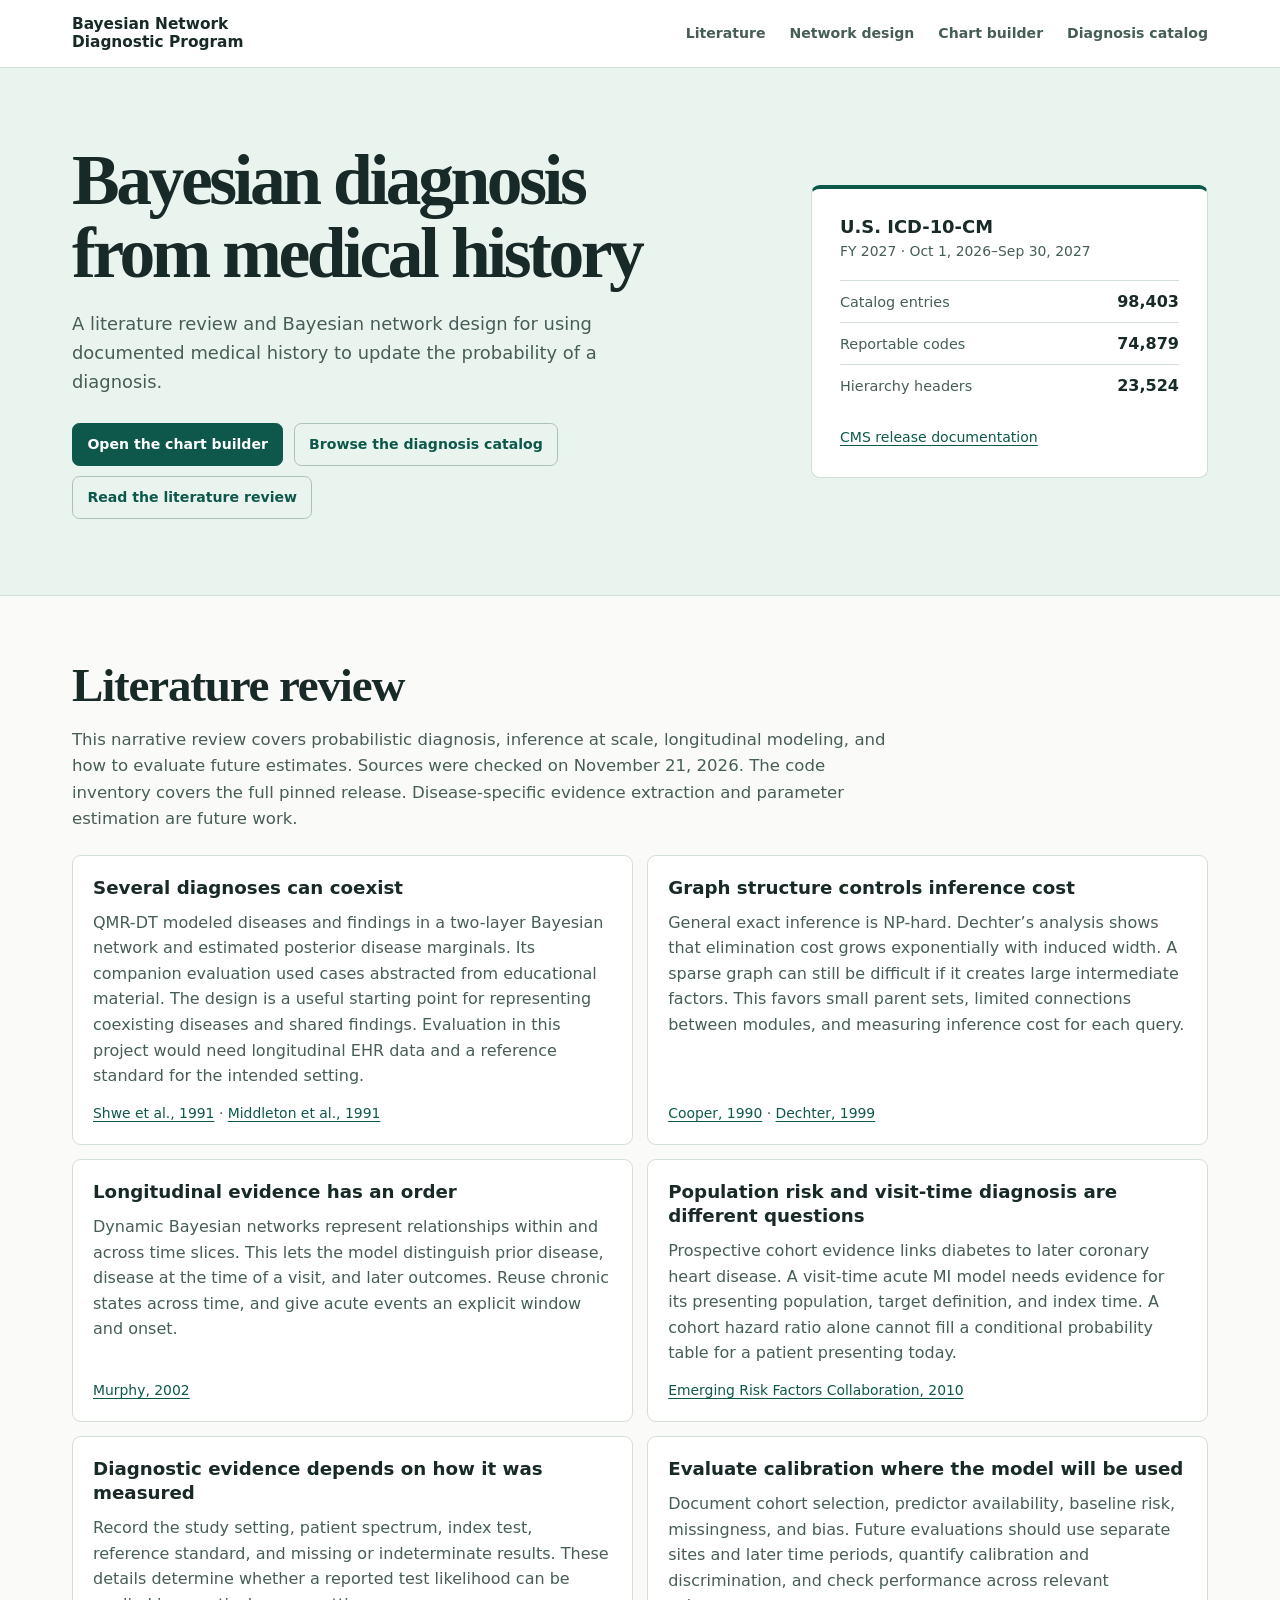
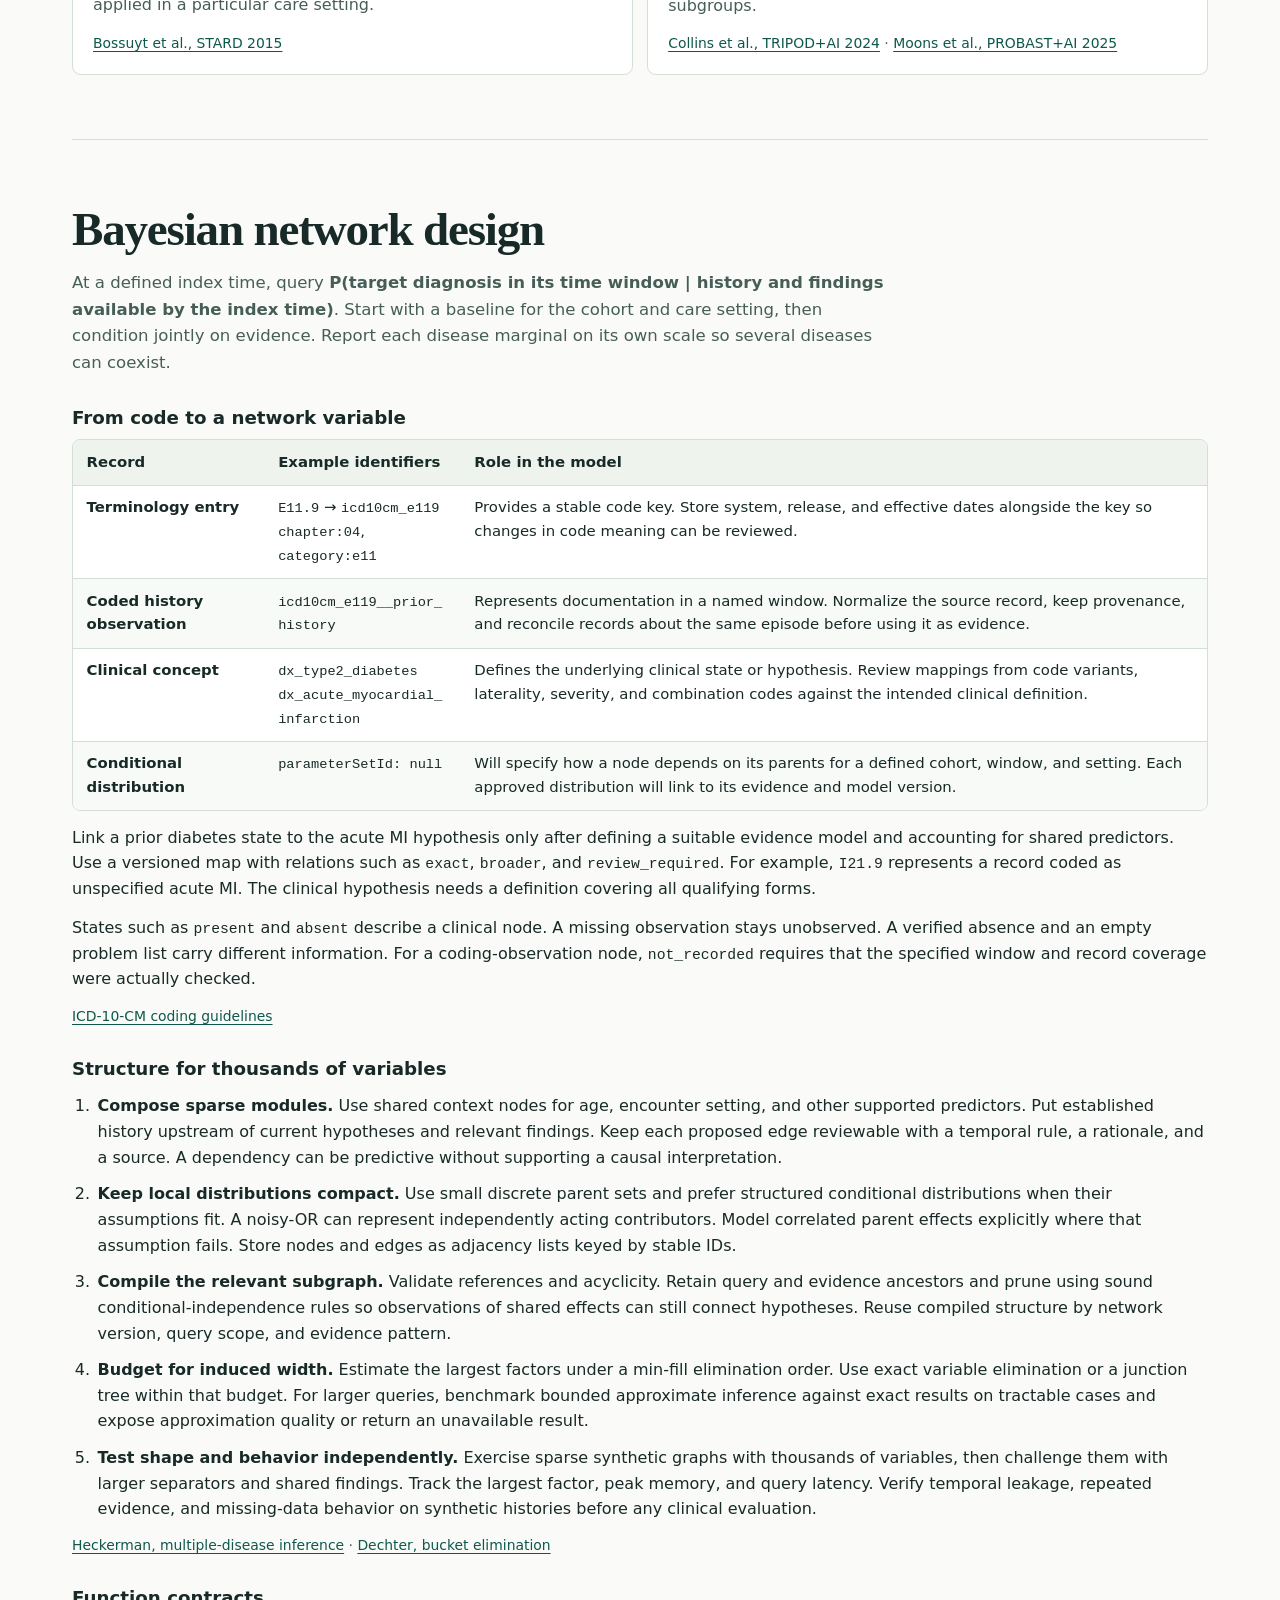
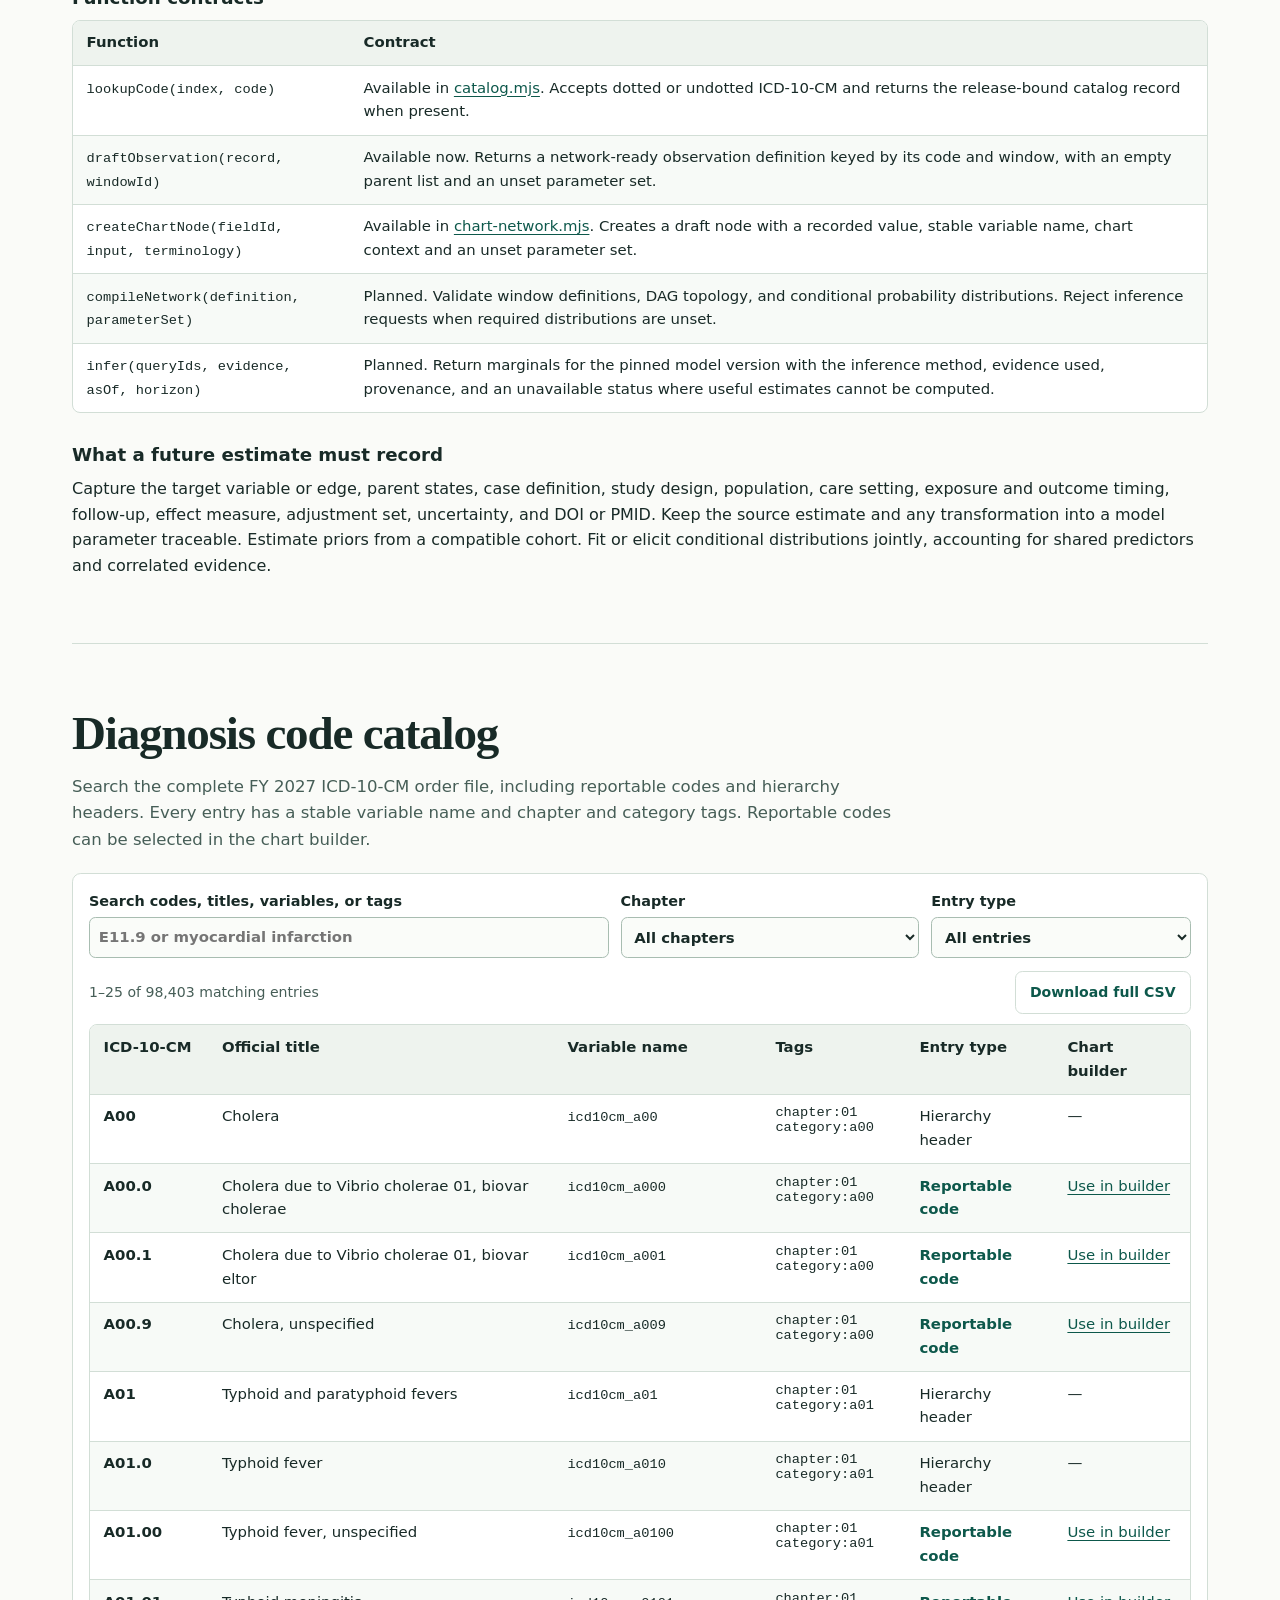
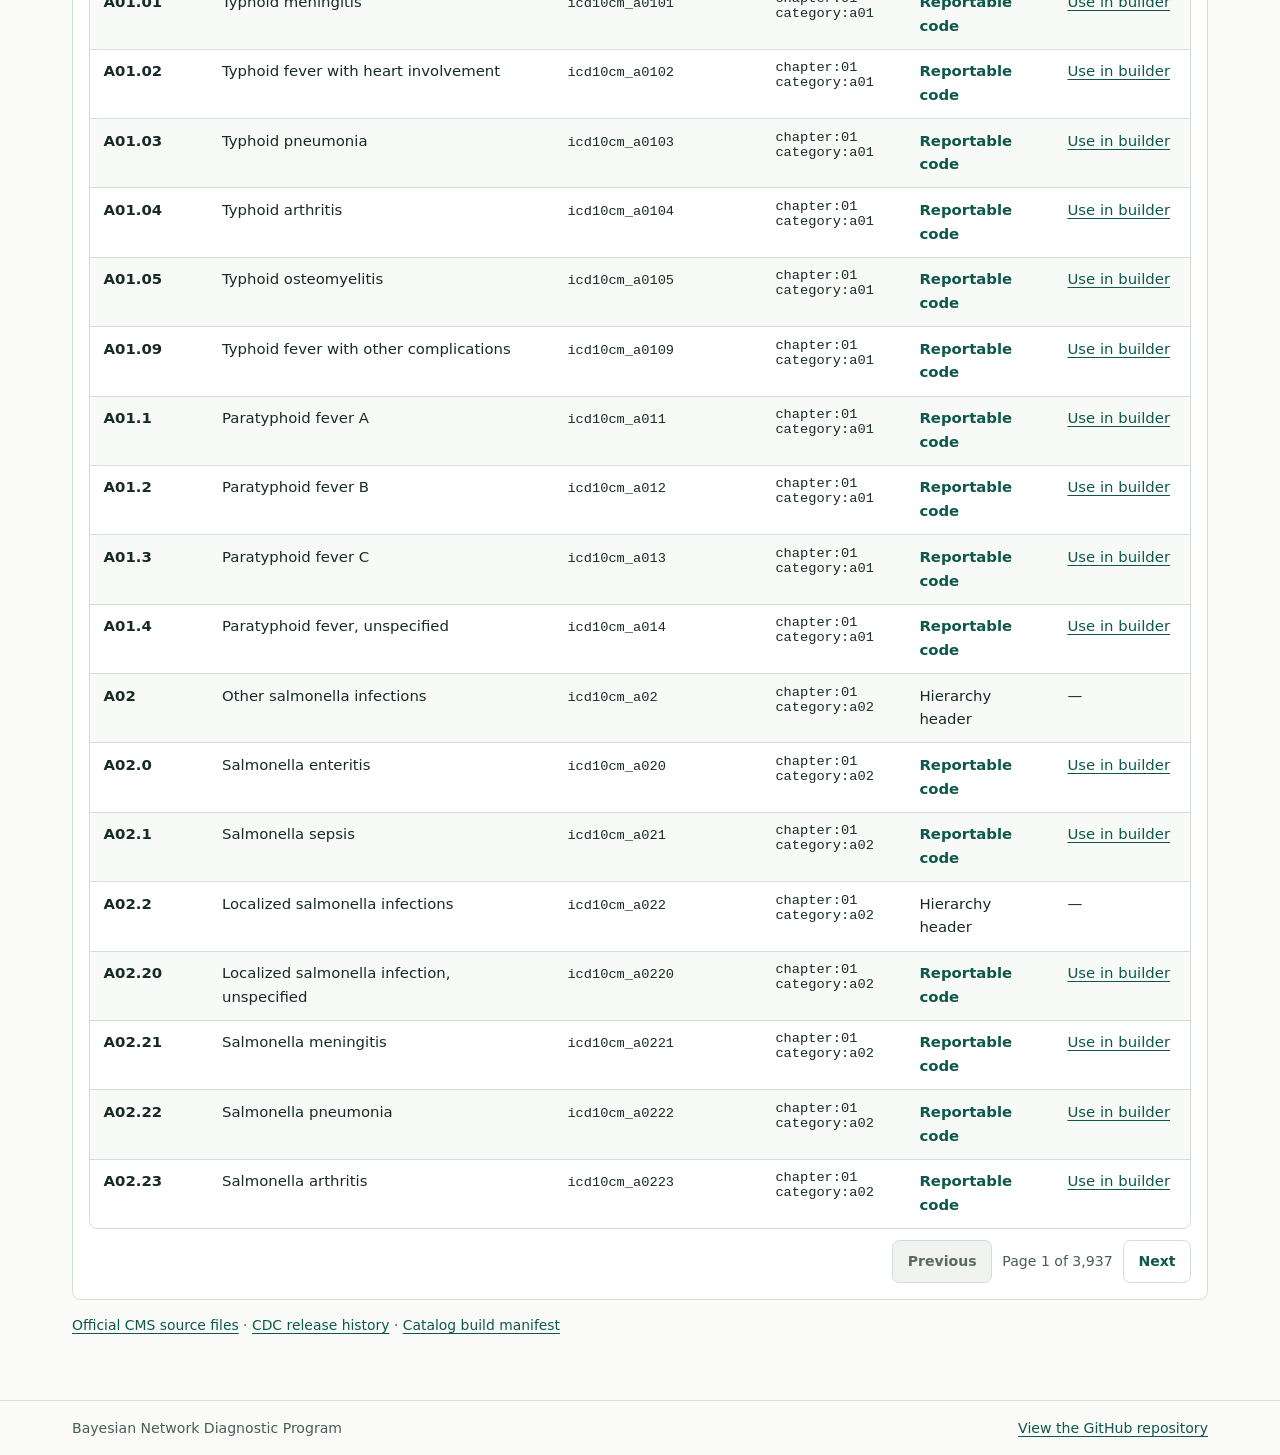
==== commit e274d07b: "Add chart variable registry and draft network builder" ====
--- a/index.html
+++ b/index.html
@@ -16,7 +16,7 @@
       <nav aria-label="Sections">
         <a href="#review">Literature</a>
         <a href="#network">Network design</a>
-        <a href="#ehr">EHR integration</a>
+        <a href="./chart.html">Chart builder</a>
         <a href="#catalog">Diagnosis catalog</a>
       </nav>
     </div>
@@ -27,9 +27,10 @@
       <div class="wrap hero-grid">
         <div>
           <h1 id="page-title">Bayesian diagnosis from medical history</h1>
-          <p class="lede">A literature review and design for an EHR app that uses a patient’s documented history to update the probability of a diagnosis.</p>
+          <p class="lede">A literature review and Bayesian network design for using documented medical history to update the probability of a diagnosis.</p>
           <div class="hero-actions">
-            <a class="button primary" href="#catalog">Browse the diagnosis catalog</a>
+            <a class="button primary" href="./chart.html">Open the chart builder</a>
+            <a class="button secondary" href="#catalog">Browse the diagnosis catalog</a>
             <a class="button secondary" href="#review">Read the literature review</a>
           </div>
         </div>
@@ -115,7 +116,7 @@
         </div>
         <p>Link a prior diabetes state to the acute MI hypothesis only after defining a suitable evidence model and accounting for shared predictors. Use a versioned map with relations such as <code>exact</code>, <code>broader</code>, and <code>review_required</code>. For example, <code>I21.9</code> represents a record coded as unspecified acute MI. The clinical hypothesis needs a definition covering all qualifying forms.</p>
         <p>States such as <code>present</code> and <code>absent</code> describe a clinical node. A missing observation stays unobserved. A verified absence and an empty problem list carry different information. For a coding-observation node, <code>not_recorded</code> requires that the specified window and record coverage were actually checked.</p>
-        <p class="sources"><a href="https://www.cms.gov/files/document/fy-2027-icd-10-cm-coding-guidelines.pdf">ICD-10-CM coding guidelines</a> · <a href="https://hl7.org/fhir/R4/condition-definitions.html">FHIR R4 Condition definitions</a></p>
+        <p class="sources"><a href="https://www.cms.gov/files/document/fy-2027-icd-10-cm-coding-guidelines.pdf">ICD-10-CM coding guidelines</a></p>
 
         <h3>Structure for thousands of variables</h3>
         <ol class="steps">
@@ -134,7 +135,7 @@
             <tbody>
               <tr><th scope="row"><code>lookupCode(index, code)</code></th><td>Available in <a href="./catalog.mjs">catalog.mjs</a>. Accepts dotted or undotted ICD-10-CM and returns the release-bound catalog record when present.</td></tr>
               <tr><th scope="row"><code>draftObservation(record, windowId)</code></th><td>Available now. Returns a network-ready observation definition keyed by its code and window, with an empty parent list and an unset parameter set.</td></tr>
-              <tr><th scope="row"><code>normalizeHistory(bundle, asOf, terminology)</code></th><td>Planned. Emit deduplicated, timestamped evidence candidates, coding provenance, and explicit missingness or hold states.</td></tr>
+              <tr><th scope="row"><code>createChartNode(fieldId, input, terminology)</code></th><td>Available in <a href="./chart-network.mjs">chart-network.mjs</a>. Creates a draft node with a recorded value, stable variable name, chart context and an unset parameter set.</td></tr>
               <tr><th scope="row"><code>compileNetwork(definition, parameterSet)</code></th><td>Planned. Validate window definitions, DAG topology, and conditional probability distributions. Reject inference requests when required distributions are unset.</td></tr>
               <tr><th scope="row"><code>infer(queryIds, evidence, asOf, horizon)</code></th><td>Planned. Return marginals for the pinned model version with the inference method, evidence used, provenance, and an unavailable status where useful estimates cannot be computed.</td></tr>
             </tbody>
@@ -144,27 +145,9 @@
         <p>Capture the target variable or edge, parent states, case definition, study design, population, care setting, exposure and outcome timing, follow-up, effect measure, adjustment set, uncertainty, and DOI or PMID. Keep the source estimate and any transformation into a model parameter traceable. Estimate priors from a compatible cohort. Fit or elicit conditional distributions jointly, accounting for shared predictors and correlated evidence.</p>
       </section>
 
-      <section class="section" id="ehr" aria-labelledby="ehr-title">
-        <h2 id="ehr-title">EHR integration</h2>
-        <p class="intro">Use a read-only SMART on FHIR app with an EHR launch and authorized patient context. Practice Fusion is the first candidate because its public documentation describes provider launch and FHIR R4. eClinicalWorks is a second adapter target through its provider-centric FHIR developer program. Vendor registration, site enablement, and sandbox testing come before a clinical connection.</p>
-        <div class="table-scroll" role="region" aria-label="Vendor integration paths" tabindex="0">
-          <table>
-            <thead><tr><th scope="col">EHR</th><th scope="col">What to verify in the vendor sandbox</th></tr></thead>
-            <tbody>
-              <tr><th scope="row">Practice Fusion</th><td>Provider SMART launch, authorized patient and encounter context, permitted Condition searches, pagination, and problem-list versus encounter categories. <a href="https://practicefusion.com/fhir/get-started/">Onboarding</a> · <a href="https://www.practicefusion.com/fhir/api-specifications/">FHIR API specifications</a></td></tr>
-              <tr><th scope="row">eClinicalWorks</th><td>Provider app registration, practice activation, available launch capabilities and scopes, and site-specific Condition profile and search support. <a href="https://www.eclinicalworks.com/resources/certified-ehr-technology/">API access information</a> · <a href="https://fhir.eclinicalworks.com/">Developer portal</a></td></tr>
-            </tbody>
-          </table>
-        </div>
-        <p>Use FHIR <code>Condition</code> for problem-list and encounter diagnoses. Preserve source coding system and version, category, clinical and verification status, onset, abatement, recorded date, encounter, and resource provenance when available. Hold provisional or differential codes for review and exclude entries marked entered-in-error. Resolve conflicting status and overlapping episodes before conditioning. Keep family history and personal history distinct. Apply both clinical timing and when the information became available to prevent look-ahead.</p>
-        <p>SNOMED CT is a future input. Preserve the original coding and use a licensed, versioned mapping when needed. The NLM map runs from SNOMED CT to ICD-10-CM and can yield multiple targets under mapping rules.</p>
-        <p class="sources"><a href="https://www.hl7.org/fhir/smart-app-launch/STU2/app-launch.html">SMART App Launch 2.0</a> · <a href="https://www.hl7.org/fhir/us/core/STU6.1/StructureDefinition-us-core-condition-problems-health-concerns.html">US Core problem-list profile</a> · <a href="https://www.hl7.org/fhir/us/core/STU6.1/StructureDefinition-us-core-condition-encounter-diagnosis.html">US Core encounter profile</a> · <a href="https://www.nlm.nih.gov/research/umls/mapping_projects/faqsnomedct_to_icd10cm.html">NLM map FAQ</a></p>
-        <p class="callout">This research site contains public terminology and design documentation. The future EHR app will require a separate runtime for authorized patient data. The catalog runs entirely in the browser.</p>
-      </section>
-
       <section class="section catalog" id="catalog" aria-labelledby="catalog-title">
         <h2 id="catalog-title">Diagnosis code catalog</h2>
-        <p class="intro">Search the complete FY 2027 ICD-10-CM order file, including reportable codes and hierarchy headers. Every entry has a stable variable name and chapter and category tags. Clinical hypotheses use reviewed mappings from these entries.</p>
+        <p class="intro">Search the complete FY 2027 ICD-10-CM order file, including reportable codes and hierarchy headers. Every entry has a stable variable name and chapter and category tags. Reportable codes can be selected in the chart builder.</p>
         <div class="catalog-panel">
           <div class="filters">
             <label>Search codes, titles, variables, or tags
@@ -188,7 +171,7 @@
           </div>
           <div class="table-scroll" role="region" aria-label="Catalog results" tabindex="0">
             <table class="catalog-table">
-              <thead><tr><th scope="col">ICD-10-CM</th><th scope="col">Official title</th><th scope="col">Variable name</th><th scope="col">Tags</th><th scope="col">Entry type</th></tr></thead>
+              <thead><tr><th scope="col">ICD-10-CM</th><th scope="col">Official title</th><th scope="col">Variable name</th><th scope="col">Tags</th><th scope="col">Entry type</th><th scope="col">Chart builder</th></tr></thead>
               <tbody id="catalog-results"></tbody>
             </table>
           </div>
--- a/style.css
+++ b/style.css
@@ -174,7 +174,8 @@
 .catalog-toolbar, .pagination { display: flex; align-items: center; flex-wrap: wrap; gap: 0.65rem; }
 .catalog-toolbar { justify-content: space-between; margin-block: 0.8rem 0.65rem; }
 .catalog-toolbar p, .pagination span { font-size: 0.88rem; color: var(--muted); }
-.catalog-table { min-width: 50rem; }
+.catalog-table { min-width: 57rem; }
+.catalog-table td:last-child { white-space: nowrap; }
 .catalog-table th:first-child { width: 7.4rem; }
 .catalog-table td:nth-child(3) { width: 13rem; }
 .catalog-table td:nth-child(4) { width: 9rem; }
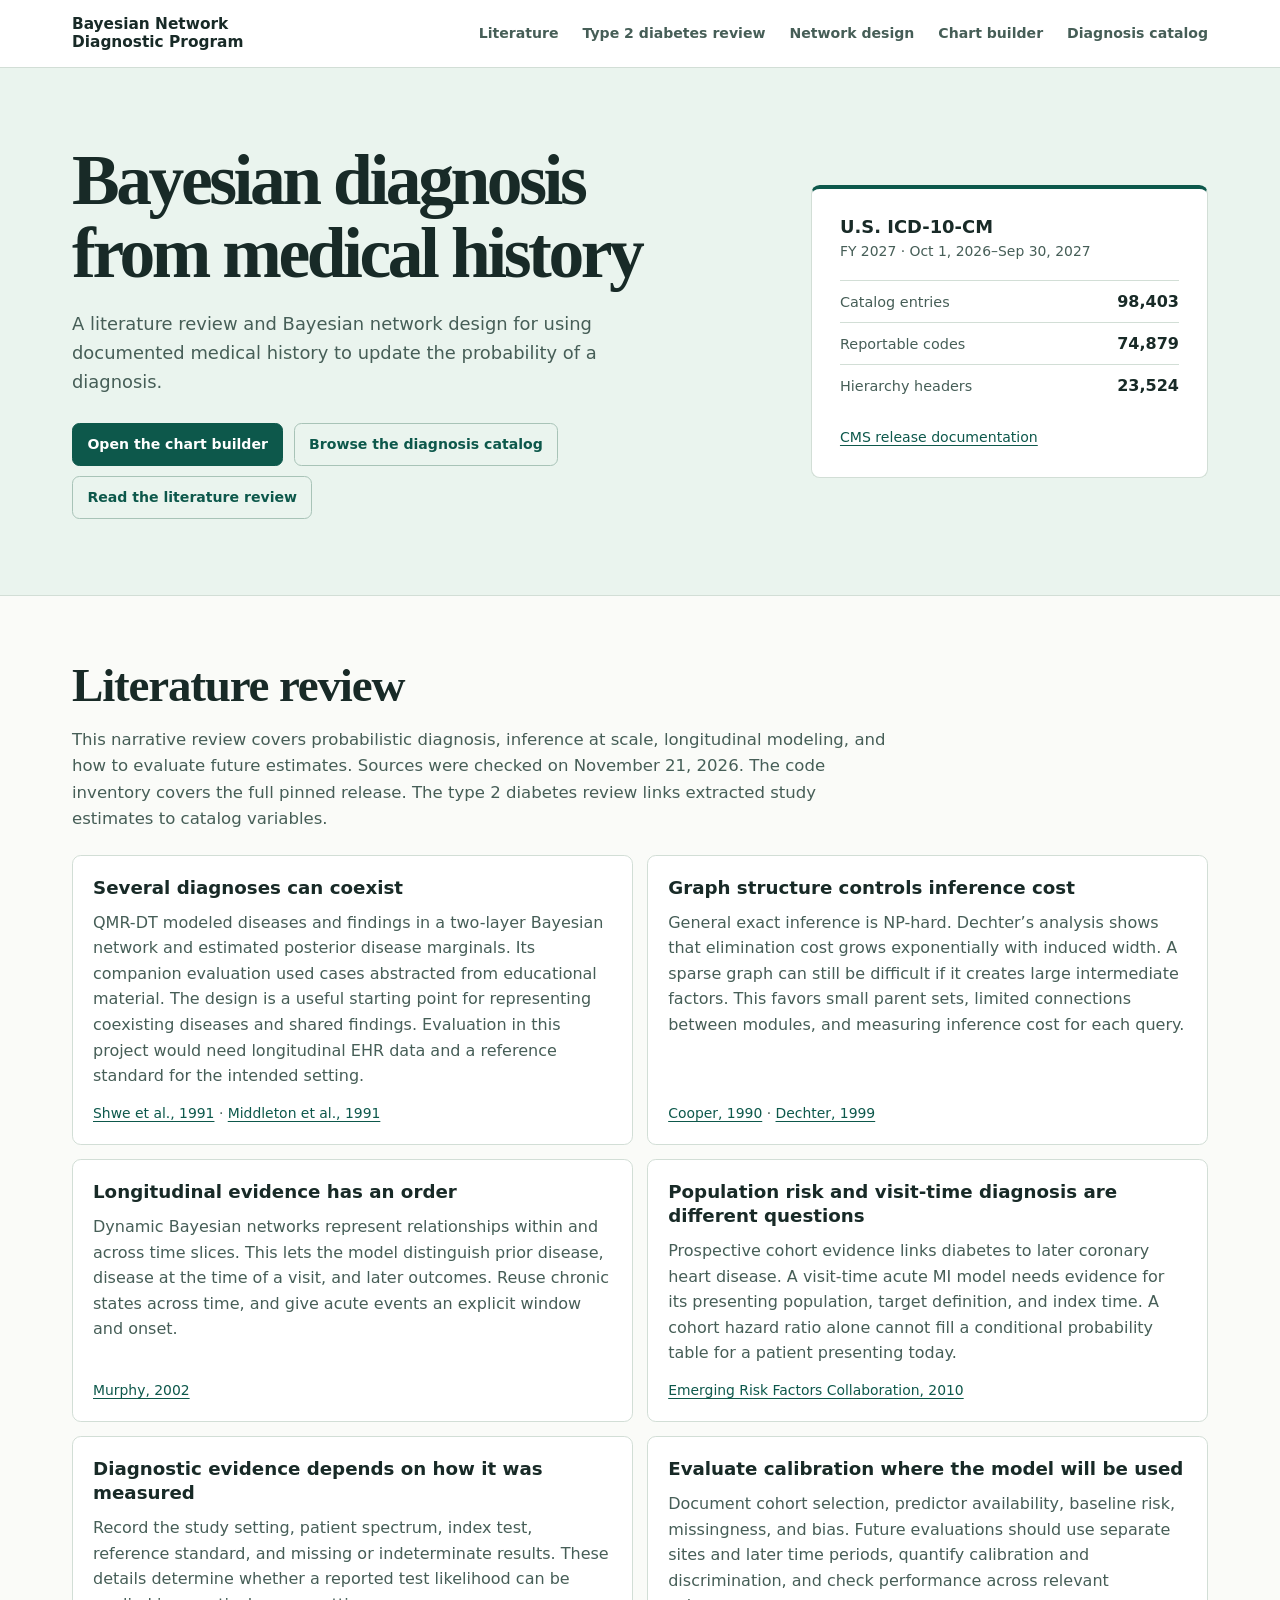
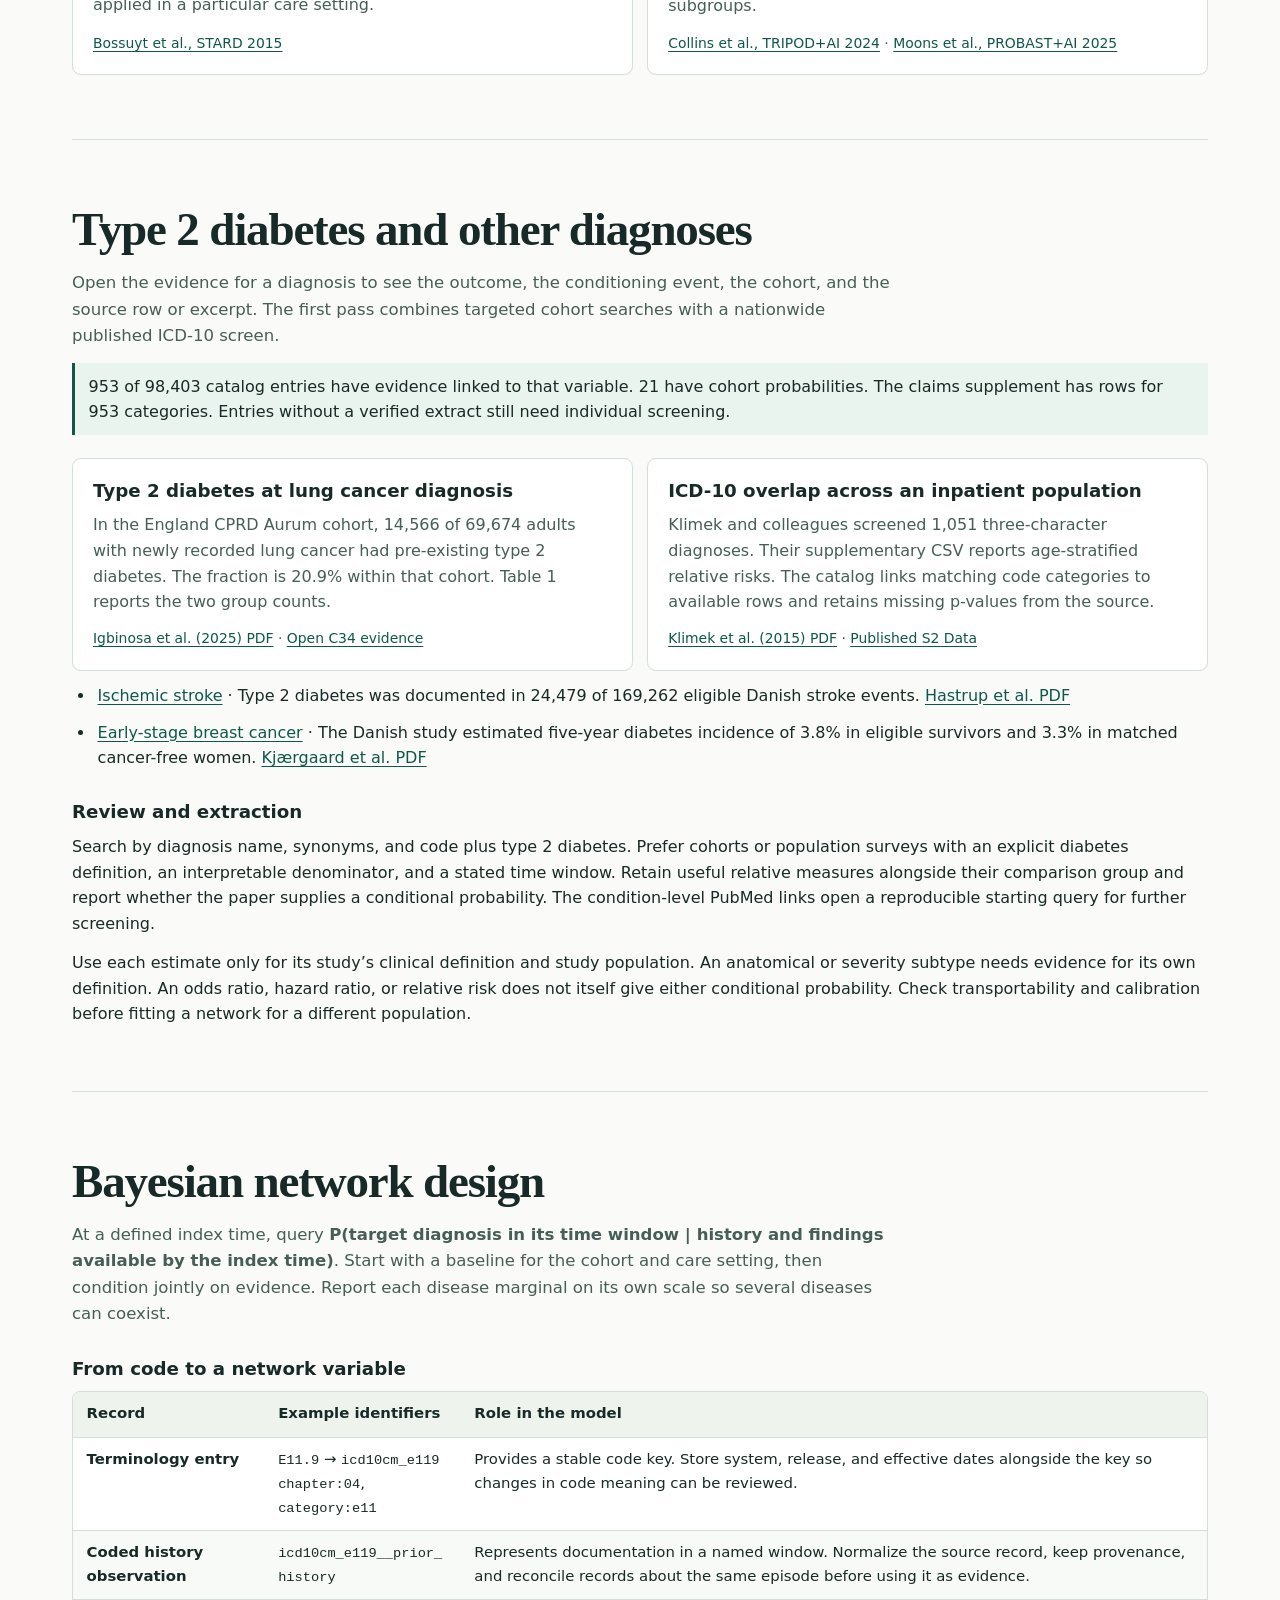
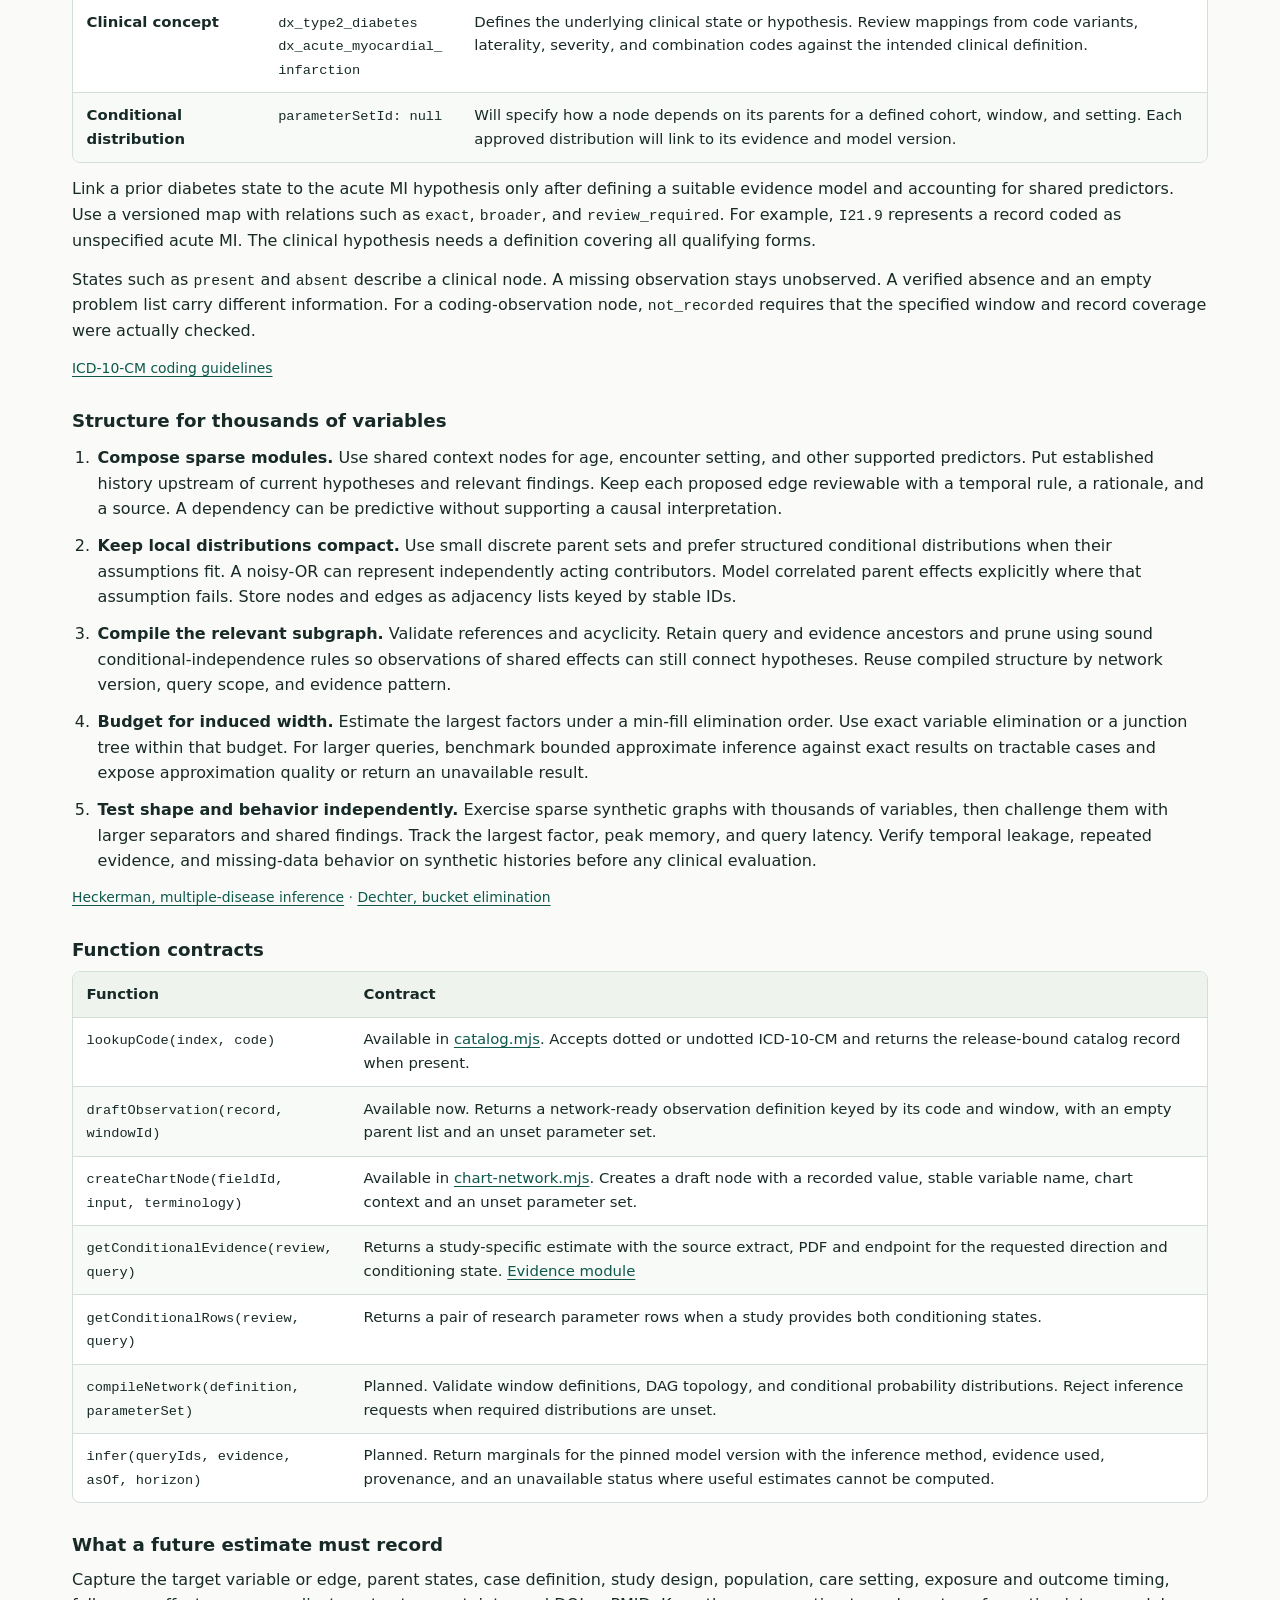
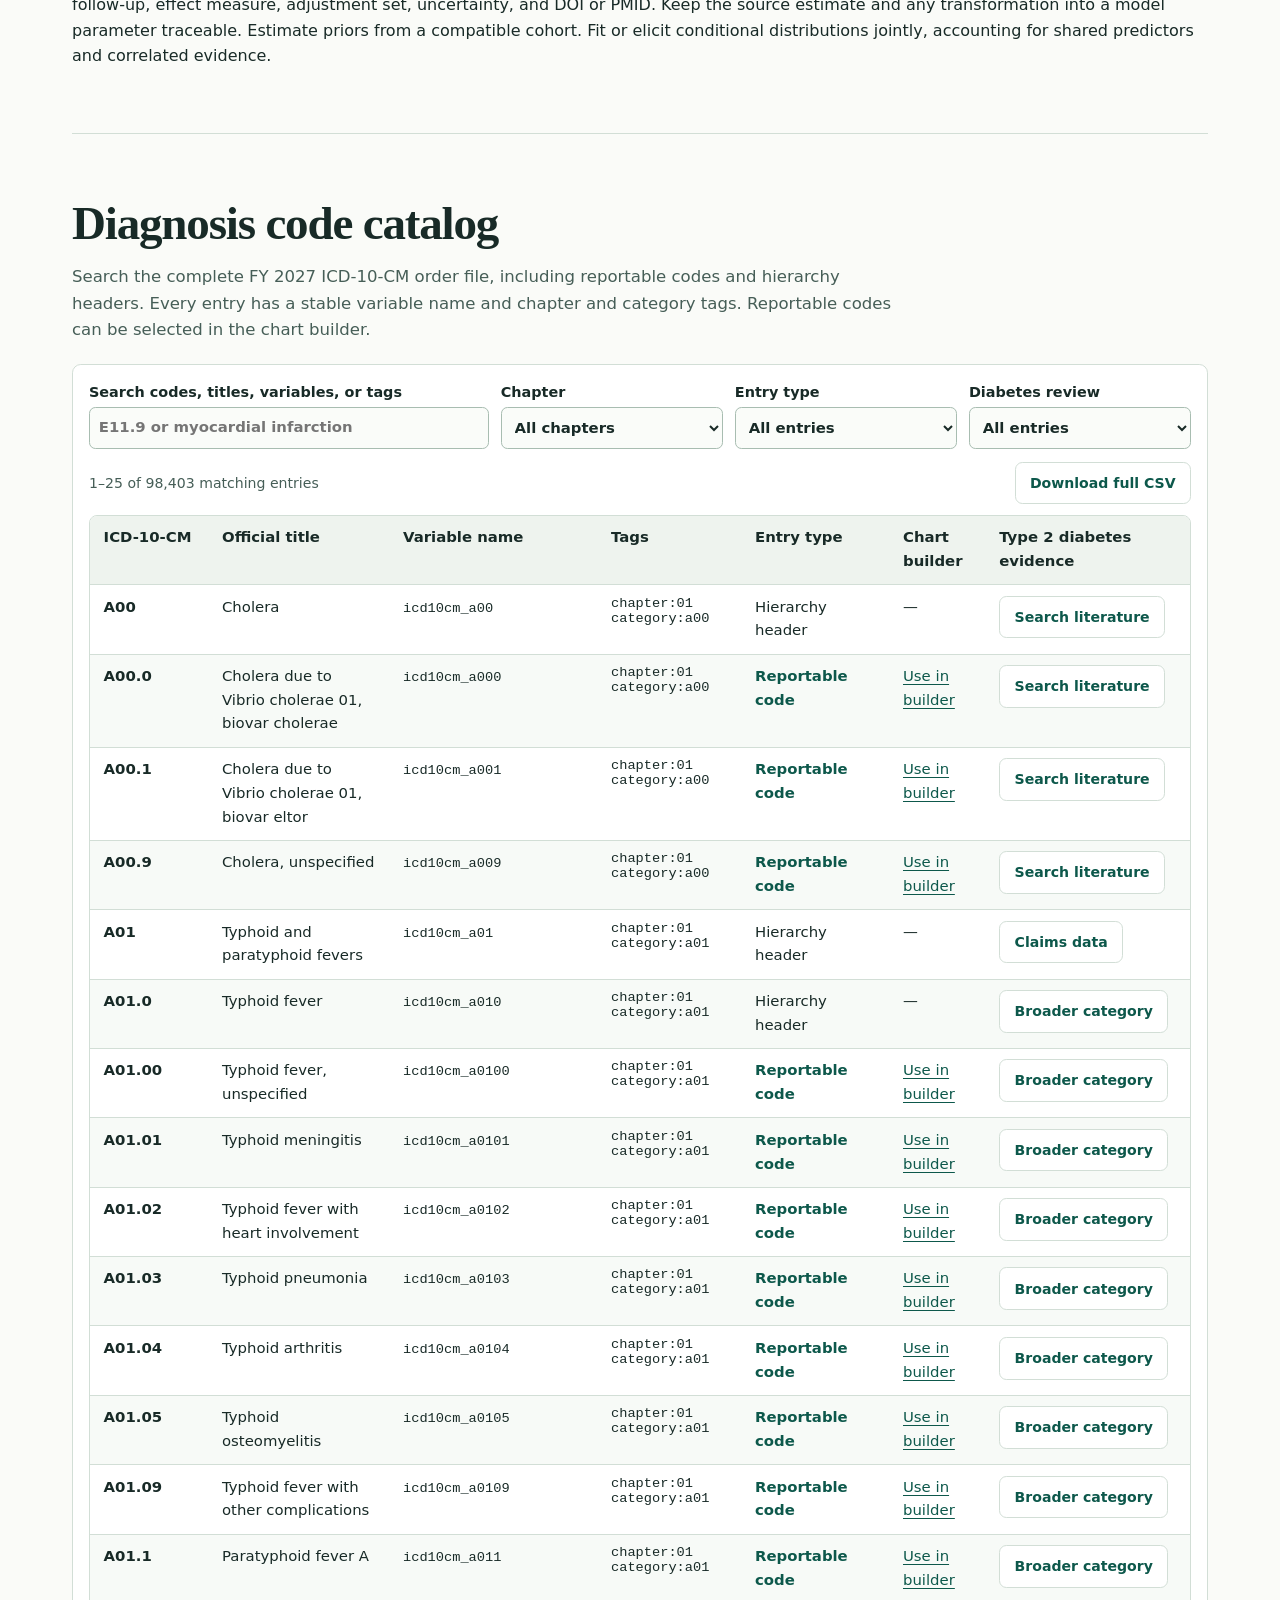
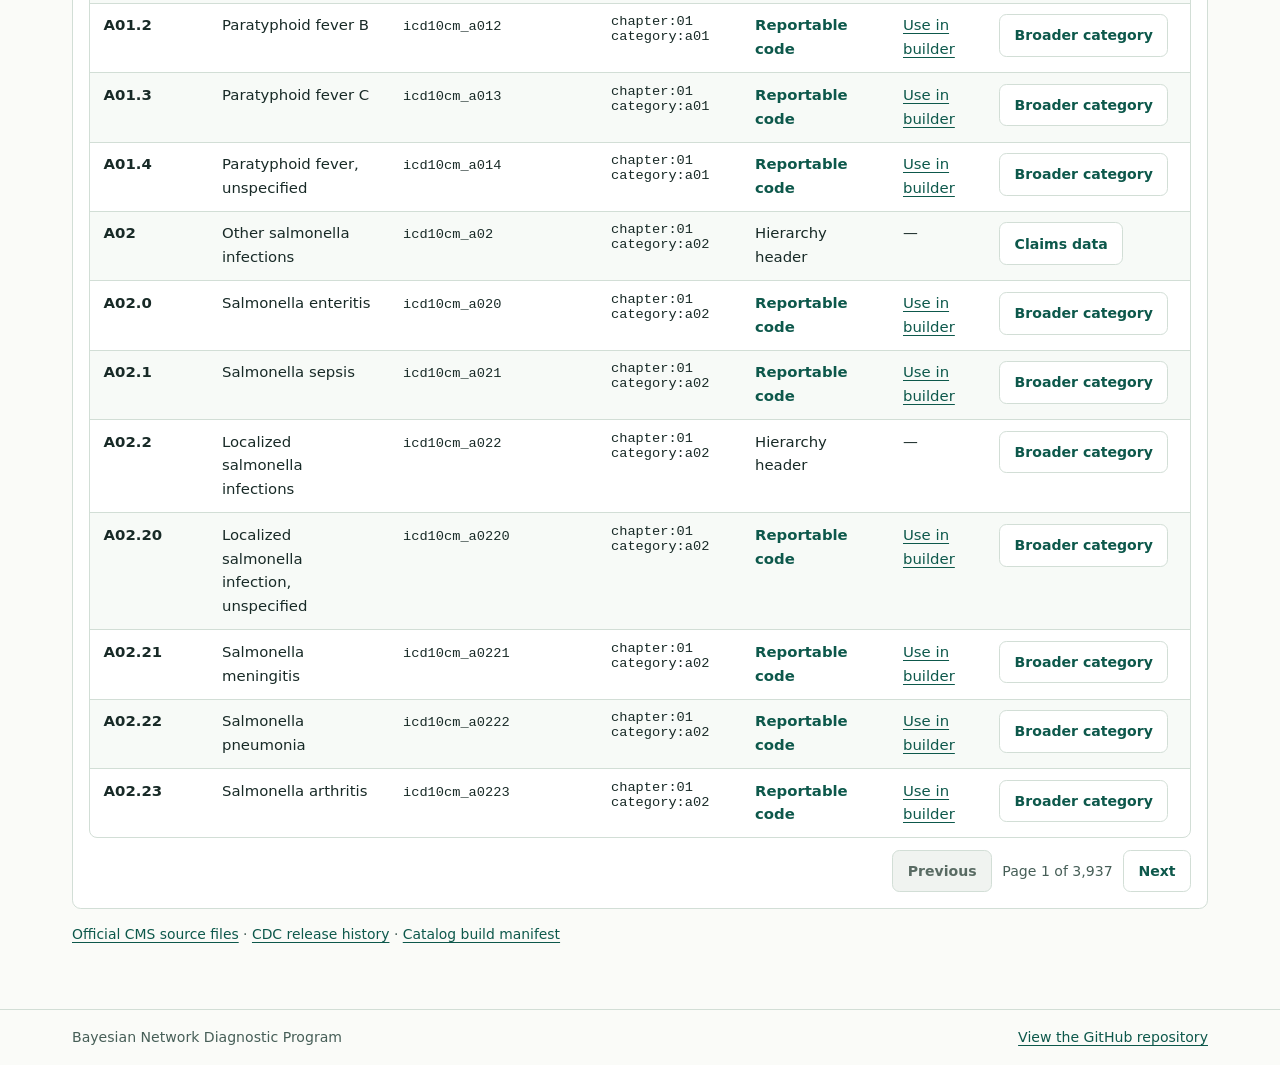
==== commit b39014b7: "Link type 2 diabetes studies to diagnosis variables" ====
--- a/index.html
+++ b/index.html
@@ -15,6 +15,7 @@
       <a class="brand" href="#main">Bayesian Network<br>Diagnostic Program</a>
       <nav aria-label="Sections">
         <a href="#review">Literature</a>
+        <a href="#diabetes">Type 2 diabetes review</a>
         <a href="#network">Network design</a>
         <a href="./chart.html">Chart builder</a>
         <a href="#catalog">Diagnosis catalog</a>
@@ -50,7 +51,7 @@
     <div class="wrap">
       <section class="section" id="review" aria-labelledby="review-title">
         <h2 id="review-title">Literature review</h2>
-        <p class="intro">This narrative review covers probabilistic diagnosis, inference at scale, longitudinal modeling, and how to evaluate future estimates. Sources were checked on November 21, 2026. The code inventory covers the full pinned release. Disease-specific evidence extraction and parameter estimation are future work.</p>
+        <p class="intro">This narrative review covers probabilistic diagnosis, inference at scale, longitudinal modeling, and how to evaluate future estimates. Sources were checked on November 21, 2026. The code inventory covers the full pinned release. The type 2 diabetes review links extracted study estimates to catalog variables.</p>
 
         <div class="research-grid">
           <article class="research-card">
@@ -84,6 +85,31 @@
             <p class="sources"><a href="https://www.bmj.com/content/385/bmj-2023-078378">Collins et al., TRIPOD+AI 2024</a> · <a href="https://www.bmj.com/content/388/bmj-2024-082505">Moons et al., PROBAST+AI 2025</a></p>
           </article>
         </div>
+      </section>
+
+      <section class="section" id="diabetes" aria-labelledby="diabetes-title">
+        <h2 id="diabetes-title">Type 2 diabetes and other diagnoses</h2>
+        <p class="intro">Open the evidence for a diagnosis to see the outcome, the conditioning event, the cohort, and the source row or excerpt. The first pass combines targeted cohort searches with a nationwide published ICD-10 screen.</p>
+        <p id="evidence-coverage" role="status">Loading review coverage…</p>
+        <div class="research-grid">
+          <article class="research-card">
+            <h3>Type 2 diabetes at lung cancer diagnosis</h3>
+            <p>In the England CPRD Aurum cohort, 14,566 of 69,674 adults with newly recorded lung cancer had pre-existing type 2 diabetes. The fraction is 20.9% within that cohort. Table 1 reports the two group counts.</p>
+            <p class="sources"><a href="./evidence/papers/igbinosa-2025.pdf">Igbinosa et al. (2025) PDF</a> · <a href="?evidence=C34#catalog" data-evidence-code="C34">Open C34 evidence</a></p>
+          </article>
+          <article class="research-card">
+            <h3>ICD-10 overlap across an inpatient population</h3>
+            <p>Klimek and colleagues screened 1,051 three-character diagnoses. Their supplementary CSV reports age-stratified relative risks. The catalog links matching code categories to available rows and retains missing p-values from the source.</p>
+            <p class="sources"><a href="./evidence/papers/klimek-2015.pdf">Klimek et al. (2015) PDF</a> · <a href="./evidence/klimek-2015-s2.csv">Published S2 Data</a></p>
+          </article>
+        </div>
+        <ul class="steps">
+          <li><a href="?evidence=I63#catalog" data-evidence-code="I63">Ischemic stroke</a> · Type 2 diabetes was documented in 24,479 of 169,262 eligible Danish stroke events. <a href="https://vbn.aau.dk/ws/files/741351653/Hastrup_et_al._2024_._Type_2_diabetes_mellitus_in_patients_with_ischemic_stroke_-_A_nationwide_study.pdf">Hastrup et al. PDF</a></li>
+          <li><a href="?evidence=C50#catalog" data-evidence-code="C50">Early-stage breast cancer</a> · The Danish study estimated five-year diabetes incidence of 3.8% in eligible survivors and 3.3% in matched cancer-free women. <a href="https://europepmc.org/articles/PMC11884854?pdf=render">Kjærgaard et al. PDF</a></li>
+        </ul>
+        <h3>Review and extraction</h3>
+        <p>Search by diagnosis name, synonyms, and code plus type 2 diabetes. Prefer cohorts or population surveys with an explicit diabetes definition, an interpretable denominator, and a stated time window. Retain useful relative measures alongside their comparison group and report whether the paper supplies a conditional probability. The condition-level PubMed links open a reproducible starting query for further screening.</p>
+        <p>Use each estimate only for its study’s clinical definition and study population. An anatomical or severity subtype needs evidence for its own definition. An odds ratio, hazard ratio, or relative risk does not itself give either conditional probability. Check transportability and calibration before fitting a network for a different population.</p>
       </section>
 
       <section class="section" id="network" aria-labelledby="network-title">
@@ -136,6 +162,8 @@
               <tr><th scope="row"><code>lookupCode(index, code)</code></th><td>Available in <a href="./catalog.mjs">catalog.mjs</a>. Accepts dotted or undotted ICD-10-CM and returns the release-bound catalog record when present.</td></tr>
               <tr><th scope="row"><code>draftObservation(record, windowId)</code></th><td>Available now. Returns a network-ready observation definition keyed by its code and window, with an empty parent list and an unset parameter set.</td></tr>
               <tr><th scope="row"><code>createChartNode(fieldId, input, terminology)</code></th><td>Available in <a href="./chart-network.mjs">chart-network.mjs</a>. Creates a draft node with a recorded value, stable variable name, chart context and an unset parameter set.</td></tr>
+              <tr><th scope="row"><code>getConditionalEvidence(review, query)</code></th><td>Returns a study-specific estimate with the source extract, PDF and endpoint for the requested direction and conditioning state. <a href="./t2d-evidence.mjs">Evidence module</a></td></tr>
+              <tr><th scope="row"><code>getConditionalRows(review, query)</code></th><td>Returns a pair of research parameter rows when a study provides both conditioning states.</td></tr>
               <tr><th scope="row"><code>compileNetwork(definition, parameterSet)</code></th><td>Planned. Validate window definitions, DAG topology, and conditional probability distributions. Reject inference requests when required distributions are unset.</td></tr>
               <tr><th scope="row"><code>infer(queryIds, evidence, asOf, horizon)</code></th><td>Planned. Return marginals for the pinned model version with the inference method, evidence used, provenance, and an unavailable status where useful estimates cannot be computed.</td></tr>
             </tbody>
@@ -163,6 +191,14 @@
                 <option value="header">Hierarchy headers</option>
               </select>
             </label>
+            <label>Diabetes review
+              <select id="catalog-review" disabled>
+                <option value="">All entries</option>
+                <option value="linked">Evidence on this variable</option>
+                <option value="probability">Cohort probabilities</option>
+                <option value="unreviewed">Needs individual screening</option>
+              </select>
+            </label>
           </div>
           <div class="catalog-toolbar">
             <p id="catalog-status" role="status" aria-live="polite">Loading the official catalog…</p>
@@ -171,7 +207,7 @@
           </div>
           <div class="table-scroll" role="region" aria-label="Catalog results" tabindex="0">
             <table class="catalog-table">
-              <thead><tr><th scope="col">ICD-10-CM</th><th scope="col">Official title</th><th scope="col">Variable name</th><th scope="col">Tags</th><th scope="col">Entry type</th><th scope="col">Chart builder</th></tr></thead>
+              <thead><tr><th scope="col">ICD-10-CM</th><th scope="col">Official title</th><th scope="col">Variable name</th><th scope="col">Tags</th><th scope="col">Entry type</th><th scope="col">Chart builder</th><th scope="col">Type 2 diabetes evidence</th></tr></thead>
               <tbody id="catalog-results"></tbody>
             </table>
           </div>
@@ -182,6 +218,13 @@
           </div>
         </div>
         <p class="sources"><a href="https://www.cms.gov/files/zip/2027-code-descriptions-tabular-order.zip">Official CMS source files</a> · <a href="https://www.cdc.gov/nchs/icd/icd-10-cm/files.html">CDC release history</a> · <a href="./data/manifest.json">Catalog build manifest</a></p>
+        <dialog id="evidence-detail" aria-labelledby="evidence-variable">
+          <header class="evidence-header">
+            <h2 id="evidence-variable">Type 2 diabetes evidence</h2>
+            <button id="evidence-close" type="button">Close</button>
+          </header>
+          <div id="evidence-results"></div>
+        </dialog>
         <noscript><p>The catalog search and CSV export require JavaScript. The official source files are linked above.</p></noscript>
       </section>
     </div>
--- a/style.css
+++ b/style.css
@@ -157,7 +157,7 @@
 }
 .filters {
   display: grid;
-  grid-template-columns: minmax(0, 2fr) minmax(0, 1.15fr) minmax(0, 1fr);
+  grid-template-columns: minmax(0, 1.8fr) repeat(3, minmax(0, 1fr));
   align-items: end;
   gap: 0.75rem;
 }
@@ -174,7 +174,7 @@
 .catalog-toolbar, .pagination { display: flex; align-items: center; flex-wrap: wrap; gap: 0.65rem; }
 .catalog-toolbar { justify-content: space-between; margin-block: 0.8rem 0.65rem; }
 .catalog-toolbar p, .pagination span { font-size: 0.88rem; color: var(--muted); }
-.catalog-table { min-width: 57rem; }
+.catalog-table { min-width: 66rem; }
 .catalog-table td:last-child { white-space: nowrap; }
 .catalog-table th:first-child { width: 7.4rem; }
 .catalog-table td:nth-child(3) { width: 13rem; }
@@ -183,6 +183,44 @@
 .catalog-table td:nth-child(4) code { display: block; }
 .catalog-table .reportable { color: var(--brand); font-weight: 650; }
 .pagination { justify-content: flex-end; margin-top: 0.7rem; }
+#evidence-coverage {
+  border-left: 3px solid var(--brand);
+  padding: 0.65rem 0.85rem;
+  background: var(--soft);
+}
+#evidence-detail {
+  width: min(47rem, 100% - 1.75rem);
+  max-height: 87vh;
+  padding: clamp(0.9rem, 2vw, 1.5rem);
+  border: 1px solid var(--rule);
+  border-radius: 0.55rem;
+  color: var(--ink);
+  overscroll-behavior: contain;
+}
+#evidence-detail::backdrop { background: rgb(12 30 24 / 56%); }
+.evidence-header {
+  display: flex;
+  align-items: flex-start;
+  justify-content: space-between;
+  gap: 0.8rem;
+}
+.evidence-header h2 { font-size: clamp(1.5rem, 1rem + 1.6vw, 2.1rem); }
+.evidence-intro { margin-bottom: 0.9rem; }
+.evidence-card {
+  display: grid;
+  gap: 0.5rem;
+  margin-block: 0.9rem;
+  padding: 0.85rem;
+  background: var(--paper);
+  border: 1px solid var(--rule);
+  border-radius: 0.5rem;
+}
+.cohort-label { color: var(--muted); font-weight: 650; }
+.estimate strong { color: var(--brand); font-size: 1.125rem; }
+.evidence-support { border-left: 3px solid var(--brand); background: var(--soft); padding: 0.6rem 0.75rem; }
+.evidence-support h4, .evidence-support blockquote { margin: 0; }
+.evidence-support blockquote { margin-top: 0.35rem; font-style: italic; }
+.evidence-card table { min-width: 30rem; font-variant-numeric: tabular-nums; }
 .site-footer { border-top: 1px solid var(--rule); color: var(--muted); font-size: 0.88rem; }
 .site-footer .wrap { display: flex; flex-wrap: wrap; justify-content: space-between; gap: 0.35rem 1rem; padding-block: 1rem; }
 
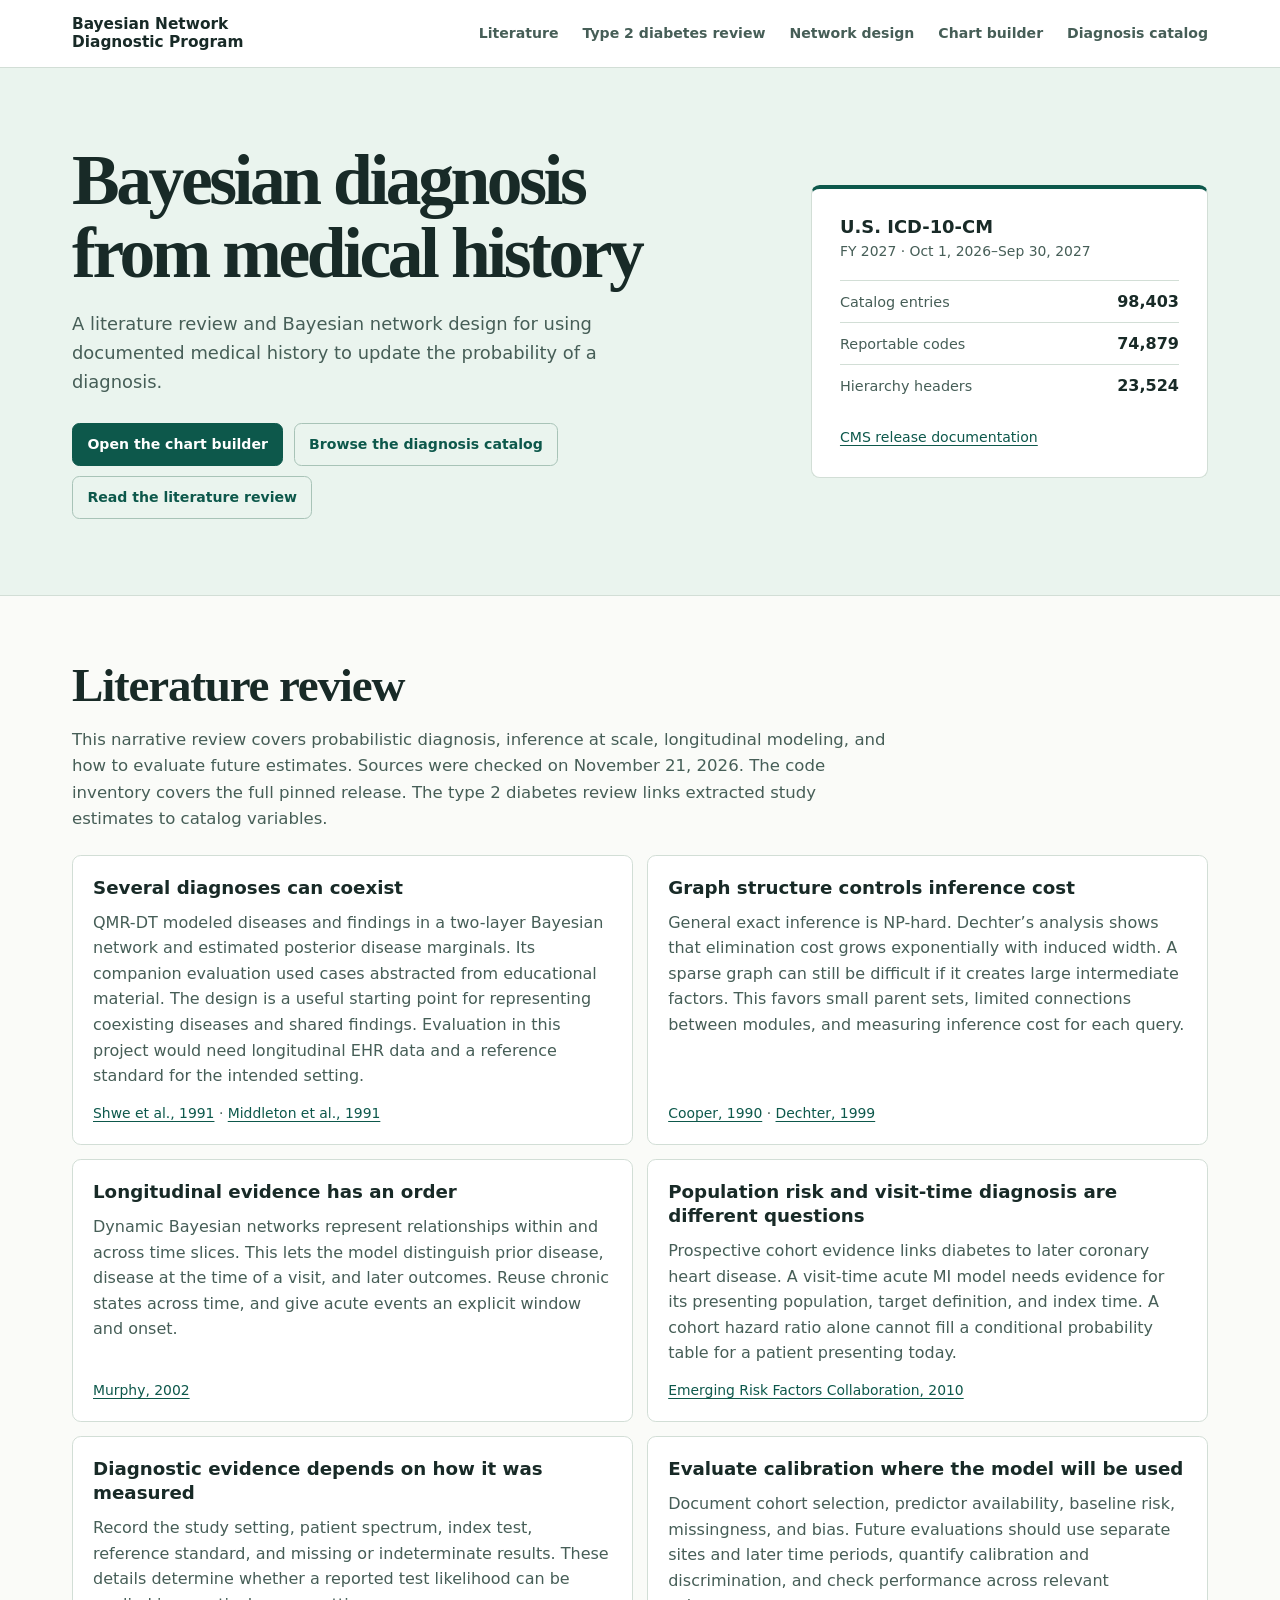
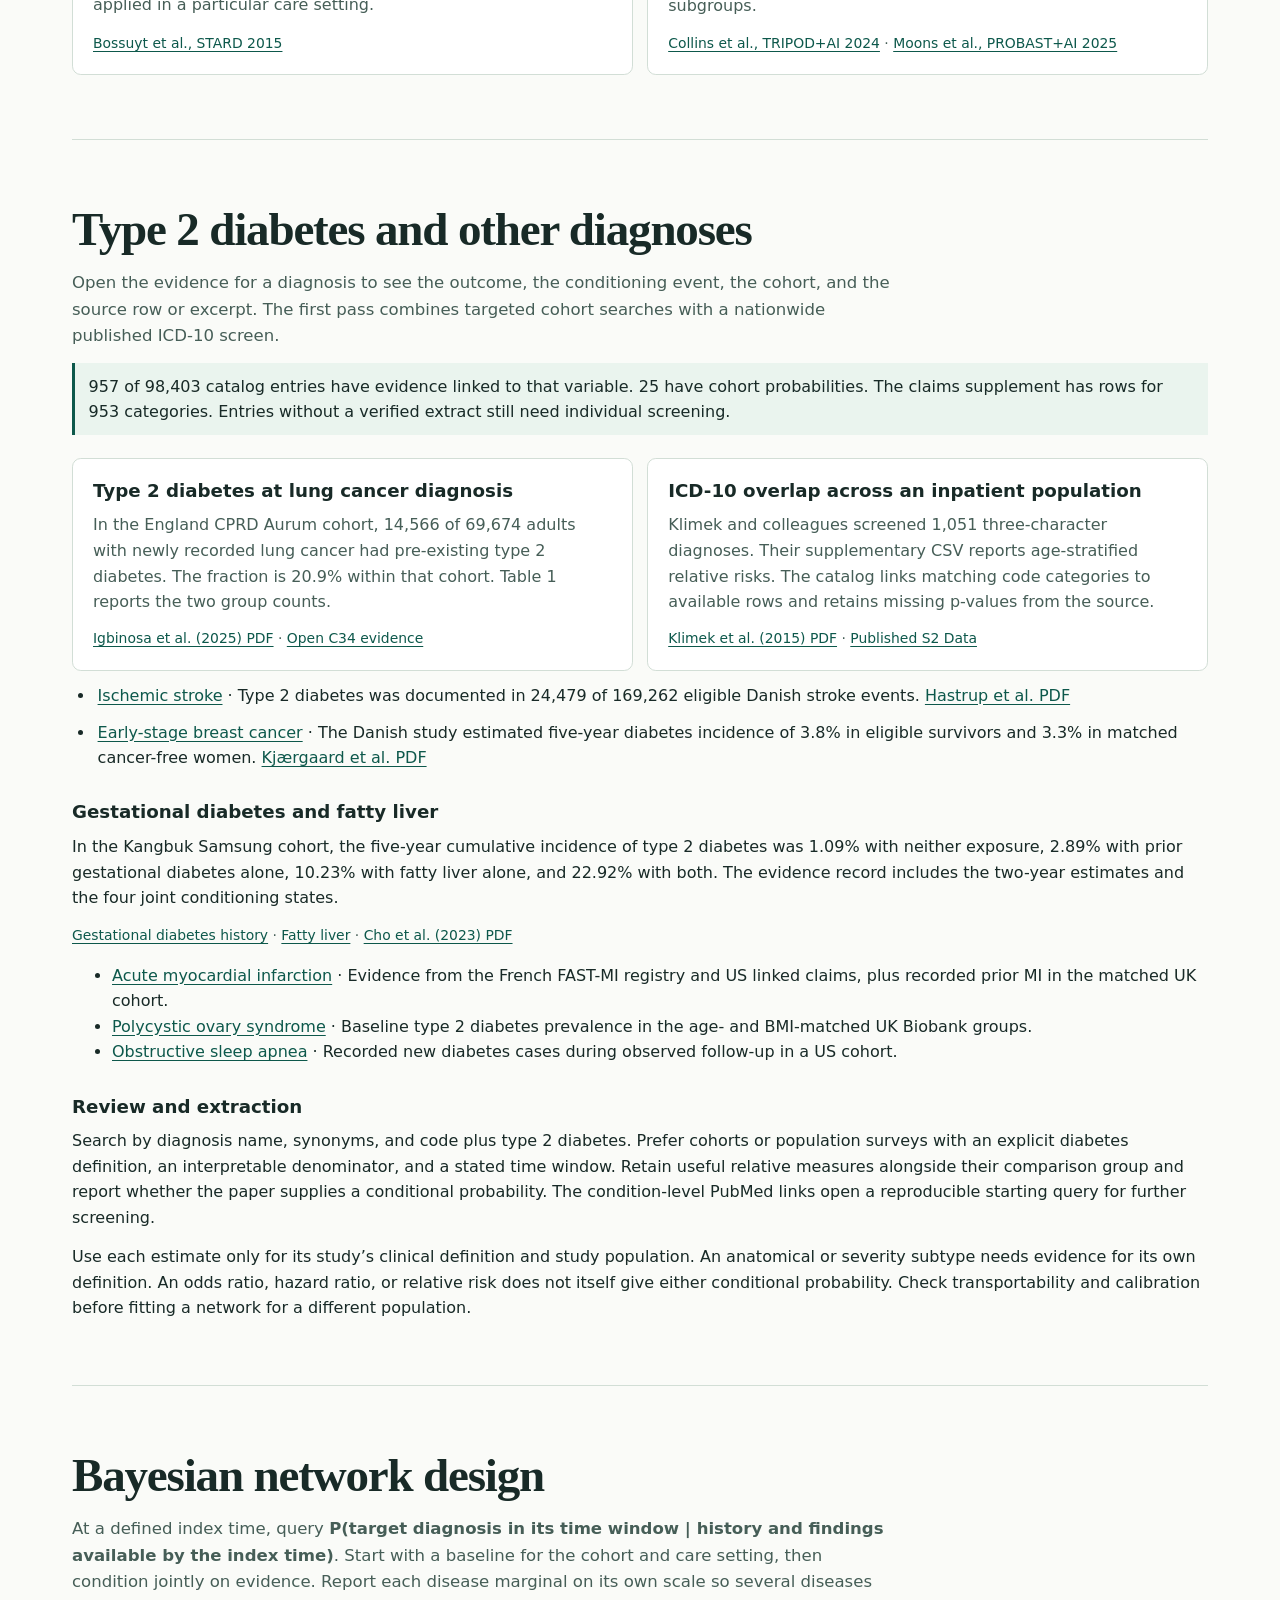
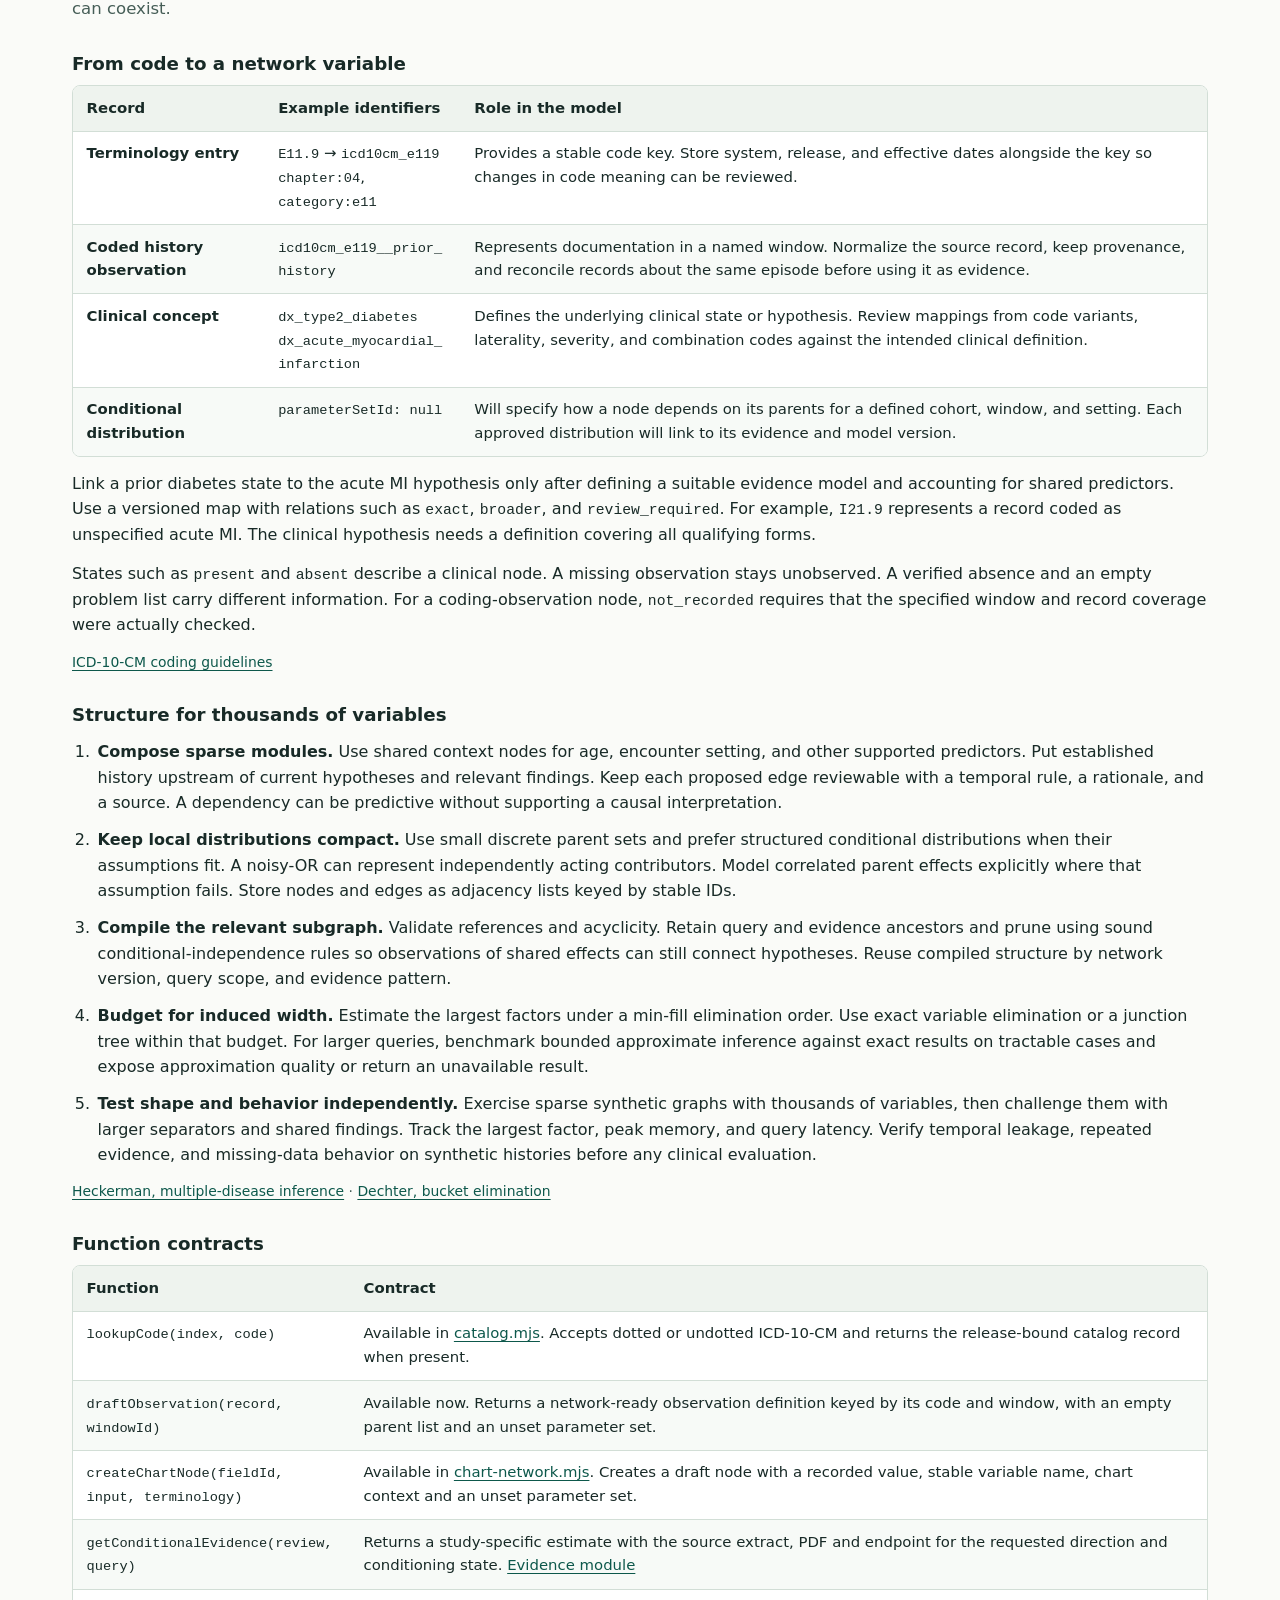
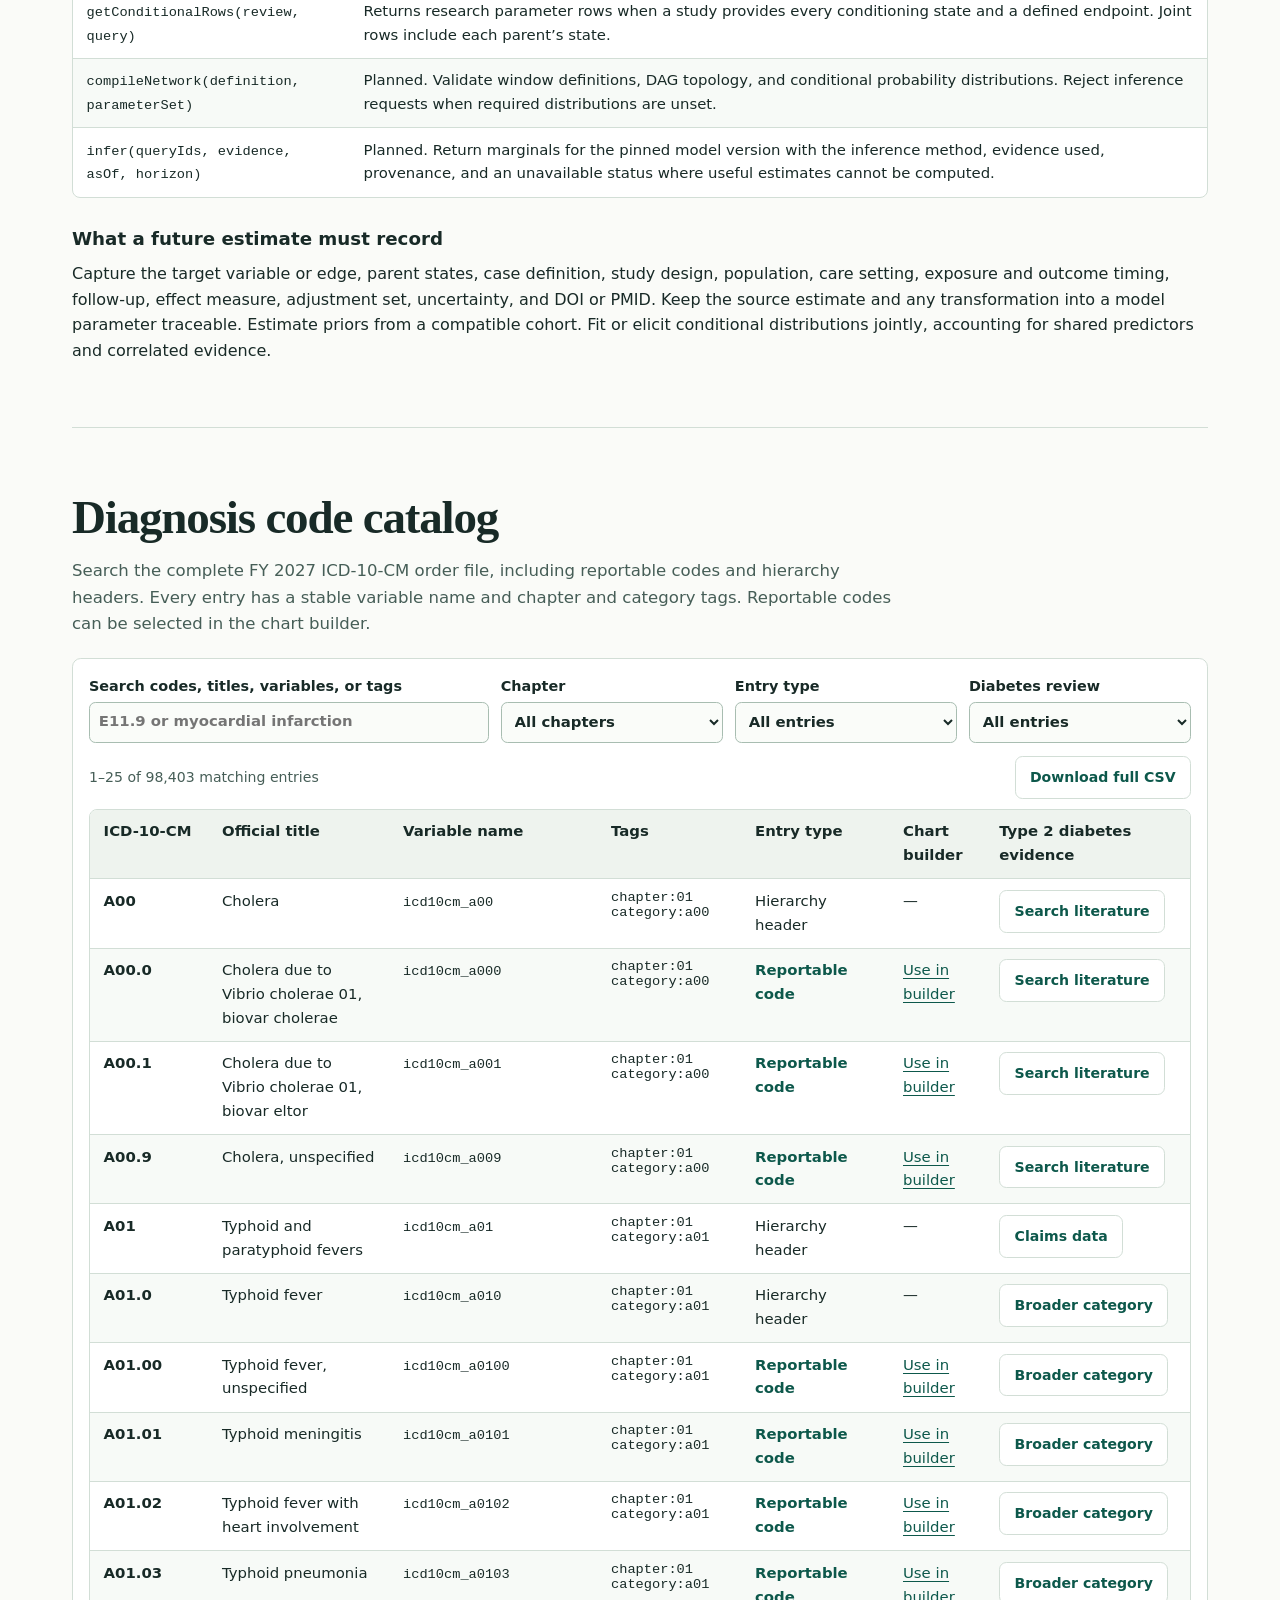
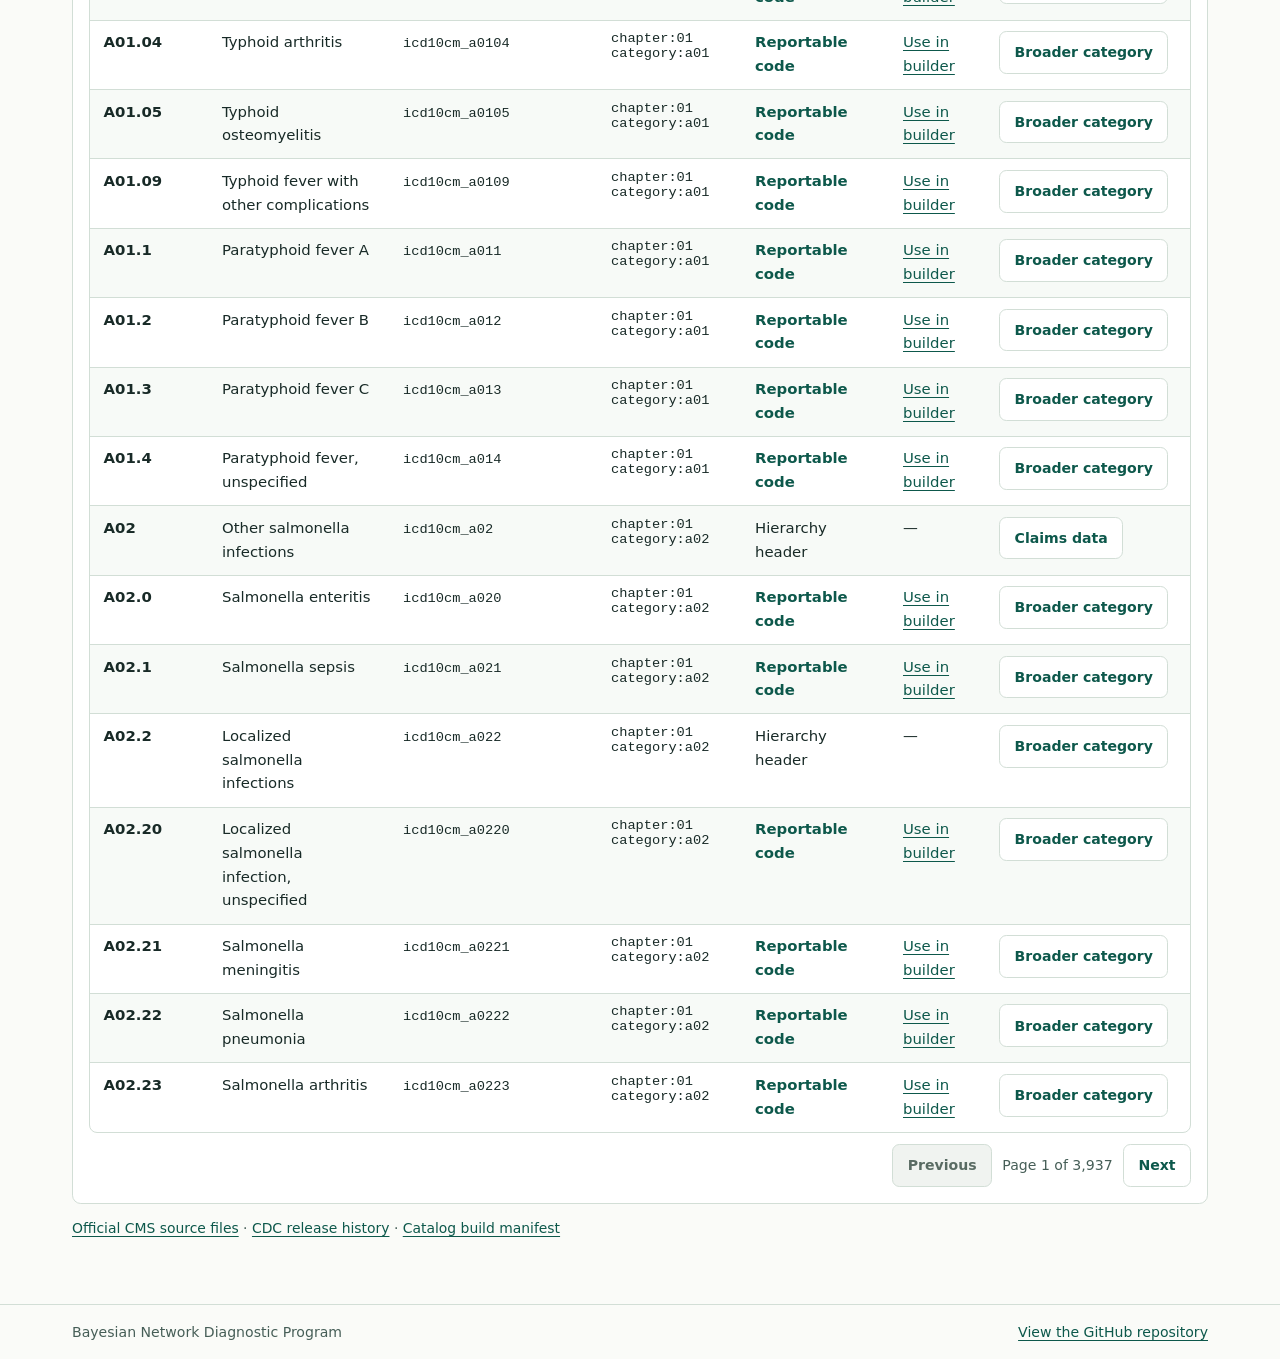
==== commit 4c234177: "Expand the type 2 diabetes evidence review and joint cohort estimates" ====
--- a/index.html
+++ b/index.html
@@ -107,6 +107,14 @@
           <li><a href="?evidence=I63#catalog" data-evidence-code="I63">Ischemic stroke</a> · Type 2 diabetes was documented in 24,479 of 169,262 eligible Danish stroke events. <a href="https://vbn.aau.dk/ws/files/741351653/Hastrup_et_al._2024_._Type_2_diabetes_mellitus_in_patients_with_ischemic_stroke_-_A_nationwide_study.pdf">Hastrup et al. PDF</a></li>
           <li><a href="?evidence=C50#catalog" data-evidence-code="C50">Early-stage breast cancer</a> · The Danish study estimated five-year diabetes incidence of 3.8% in eligible survivors and 3.3% in matched cancer-free women. <a href="https://europepmc.org/articles/PMC11884854?pdf=render">Kjærgaard et al. PDF</a></li>
         </ul>
+        <h3>Gestational diabetes and fatty liver</h3>
+        <p>In the Kangbuk Samsung cohort, the five-year cumulative incidence of type 2 diabetes was 1.09% with neither exposure, 2.89% with prior gestational diabetes alone, 10.23% with fatty liver alone, and 22.92% with both. The evidence record includes the two-year estimates and the four joint conditioning states.</p>
+        <p class="sources"><a href="?evidence=Z86.32#catalog" data-evidence-code="Z86.32">Gestational diabetes history</a> · <a href="?evidence=K76.0#catalog" data-evidence-code="K76.0">Fatty liver</a> · <a href="https://www.pure.ed.ac.uk/ws/portalfiles/portal/345652066/230428_EJEP_D_22_01564_AAM.pdf">Cho et al. (2023) PDF</a></p>
+        <ul>
+          <li><a href="?evidence=I21#catalog" data-evidence-code="I21">Acute myocardial infarction</a> · Evidence from the French FAST-MI registry and US linked claims, plus recorded prior MI in the matched UK cohort.</li>
+          <li><a href="?evidence=E28.2#catalog" data-evidence-code="E28.2">Polycystic ovary syndrome</a> · Baseline type 2 diabetes prevalence in the age- and BMI-matched UK Biobank groups.</li>
+          <li><a href="?evidence=G47.33#catalog" data-evidence-code="G47.33">Obstructive sleep apnea</a> · Recorded new diabetes cases during observed follow-up in a US cohort.</li>
+        </ul>
         <h3>Review and extraction</h3>
         <p>Search by diagnosis name, synonyms, and code plus type 2 diabetes. Prefer cohorts or population surveys with an explicit diabetes definition, an interpretable denominator, and a stated time window. Retain useful relative measures alongside their comparison group and report whether the paper supplies a conditional probability. The condition-level PubMed links open a reproducible starting query for further screening.</p>
         <p>Use each estimate only for its study’s clinical definition and study population. An anatomical or severity subtype needs evidence for its own definition. An odds ratio, hazard ratio, or relative risk does not itself give either conditional probability. Check transportability and calibration before fitting a network for a different population.</p>
@@ -163,7 +171,7 @@
               <tr><th scope="row"><code>draftObservation(record, windowId)</code></th><td>Available now. Returns a network-ready observation definition keyed by its code and window, with an empty parent list and an unset parameter set.</td></tr>
               <tr><th scope="row"><code>createChartNode(fieldId, input, terminology)</code></th><td>Available in <a href="./chart-network.mjs">chart-network.mjs</a>. Creates a draft node with a recorded value, stable variable name, chart context and an unset parameter set.</td></tr>
               <tr><th scope="row"><code>getConditionalEvidence(review, query)</code></th><td>Returns a study-specific estimate with the source extract, PDF and endpoint for the requested direction and conditioning state. <a href="./t2d-evidence.mjs">Evidence module</a></td></tr>
-              <tr><th scope="row"><code>getConditionalRows(review, query)</code></th><td>Returns a pair of research parameter rows when a study provides both conditioning states.</td></tr>
+              <tr><th scope="row"><code>getConditionalRows(review, query)</code></th><td>Returns research parameter rows when a study provides every conditioning state and a defined endpoint. Joint rows include each parent’s state.</td></tr>
               <tr><th scope="row"><code>compileNetwork(definition, parameterSet)</code></th><td>Planned. Validate window definitions, DAG topology, and conditional probability distributions. Reject inference requests when required distributions are unset.</td></tr>
               <tr><th scope="row"><code>infer(queryIds, evidence, asOf, horizon)</code></th><td>Planned. Return marginals for the pinned model version with the inference method, evidence used, provenance, and an unavailable status where useful estimates cannot be computed.</td></tr>
             </tbody>
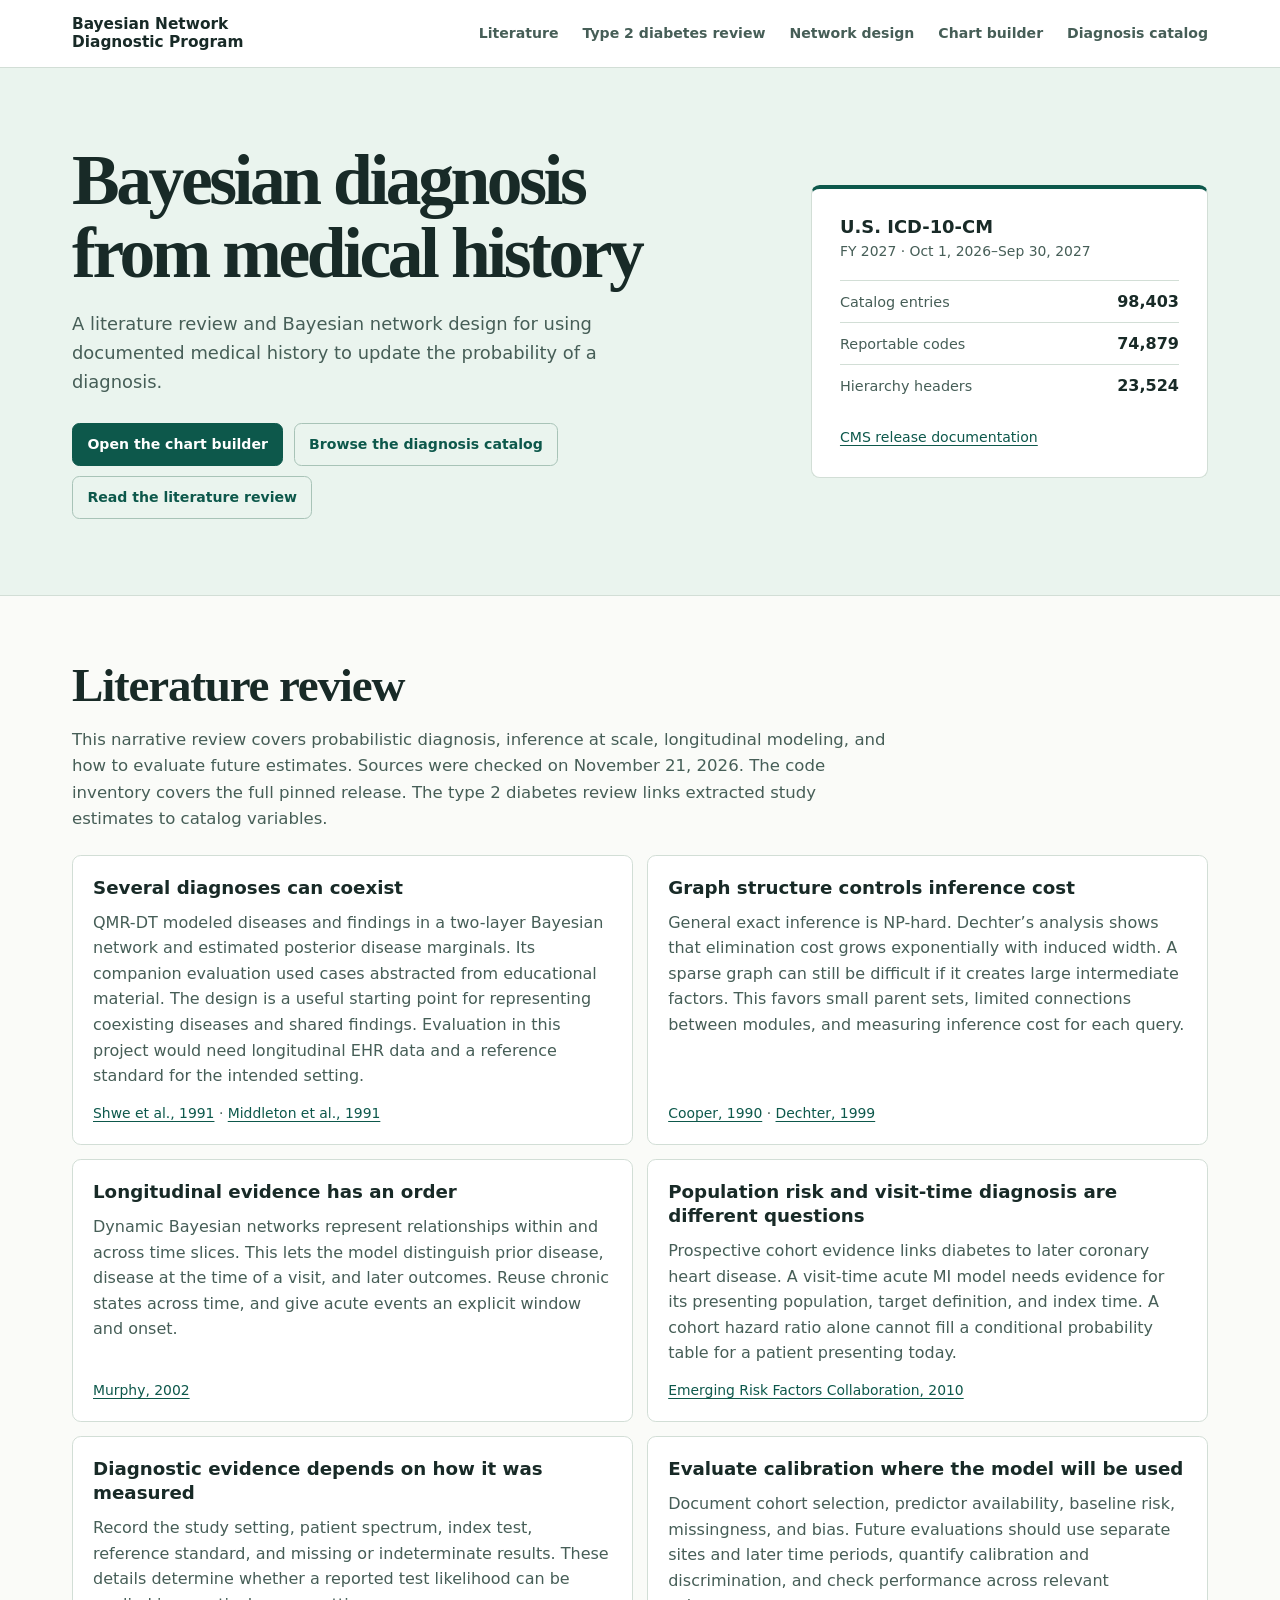
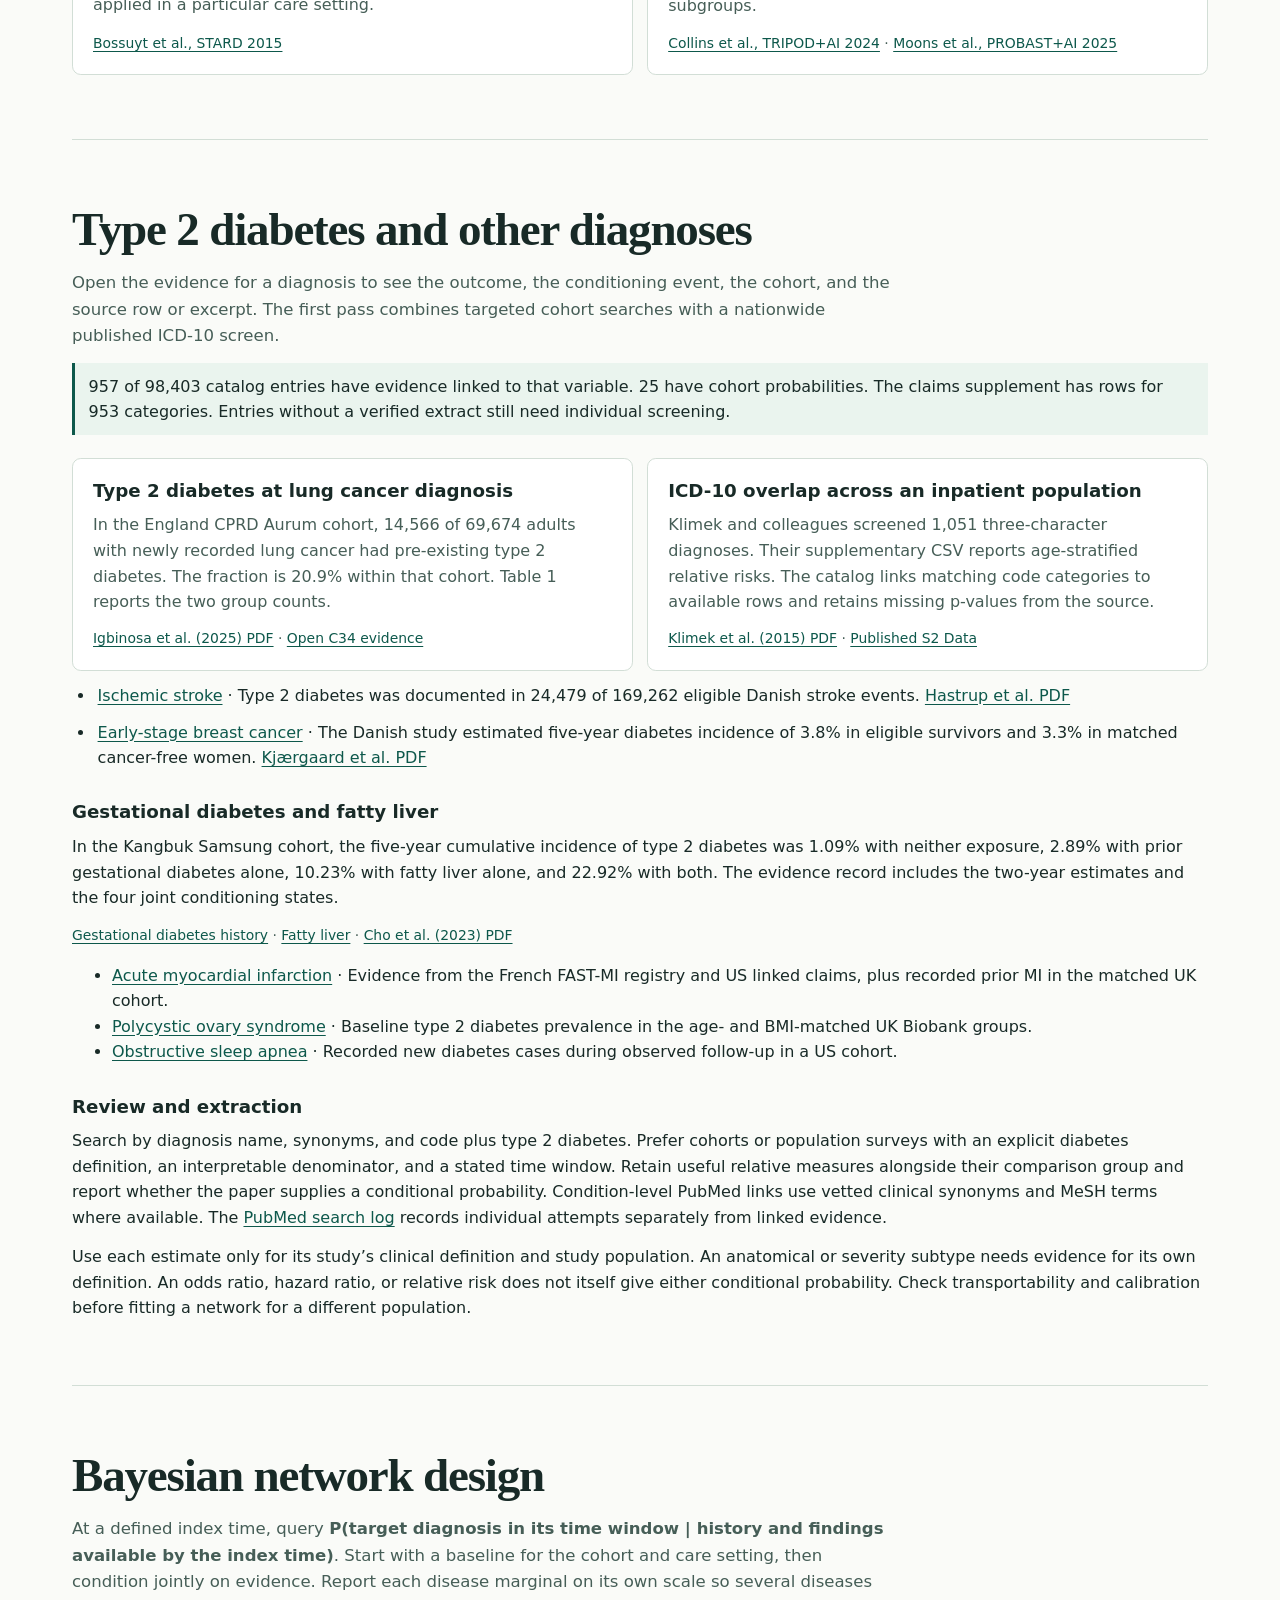
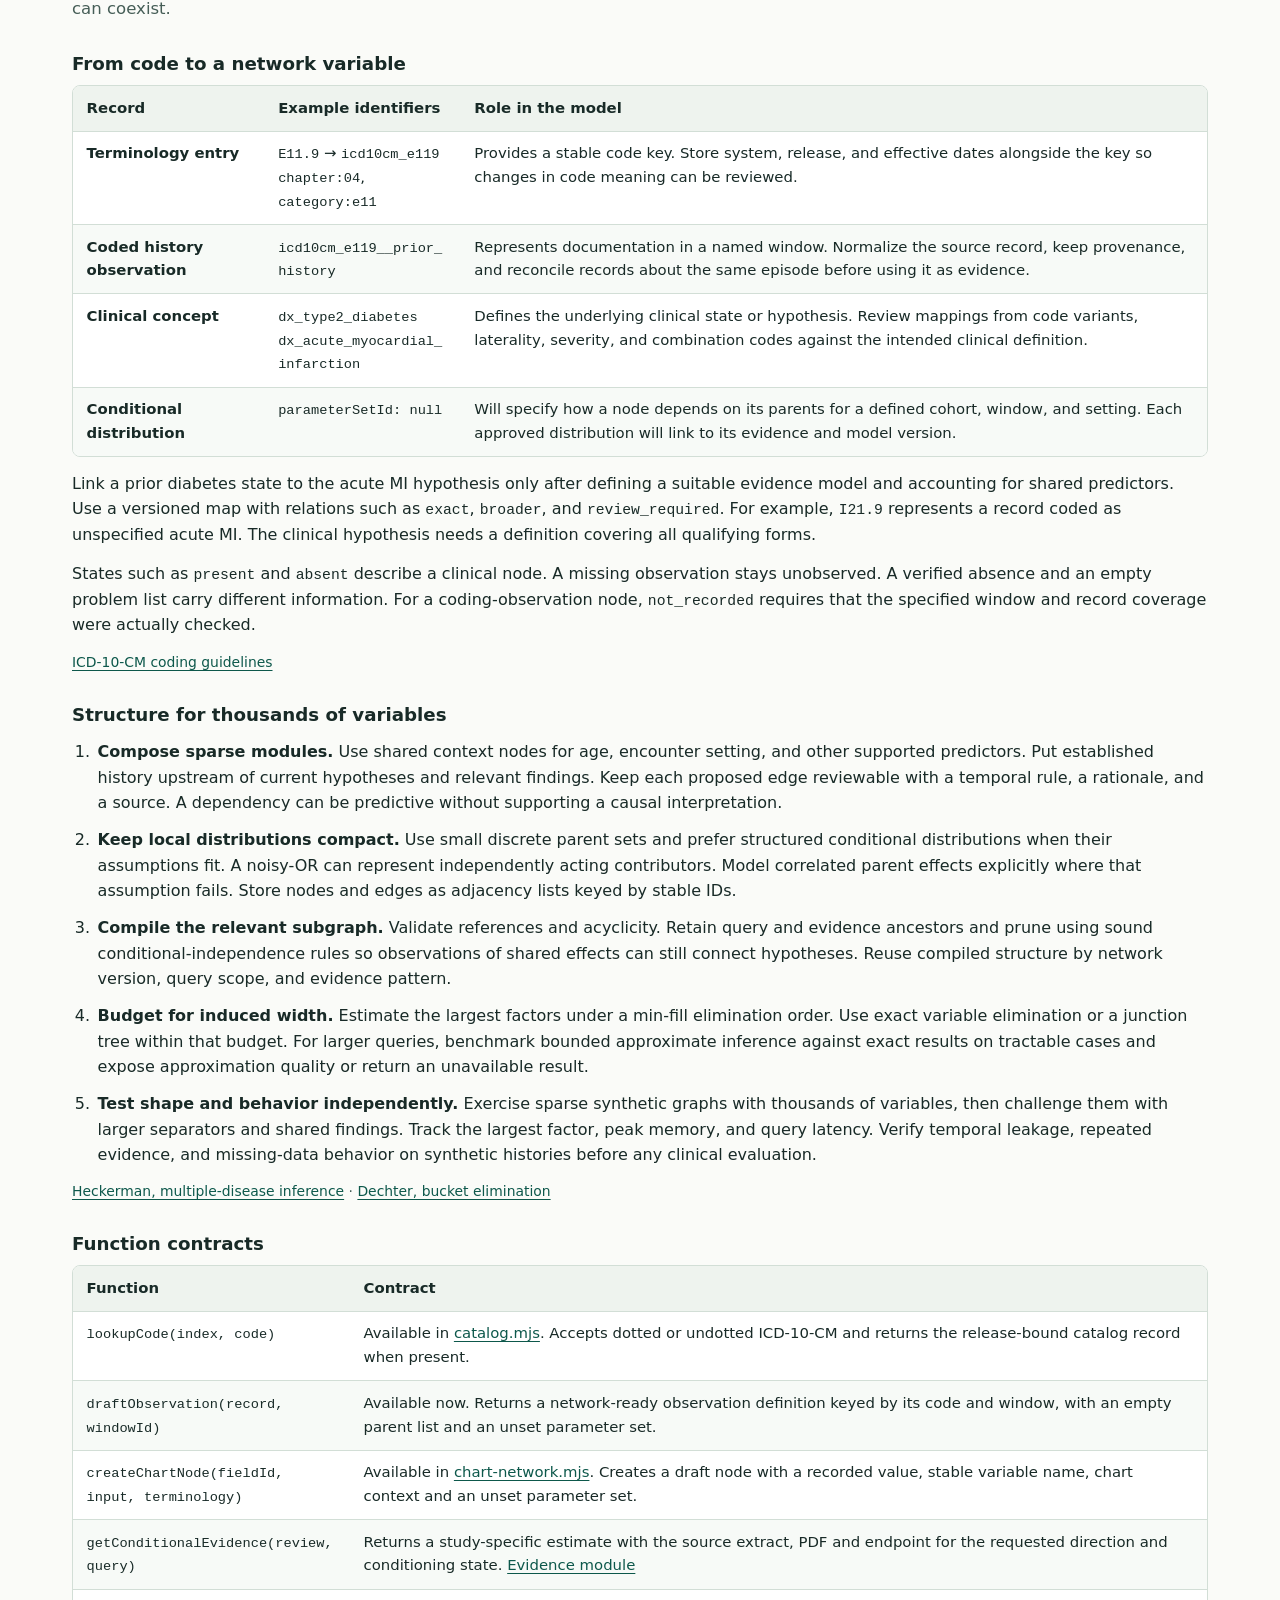
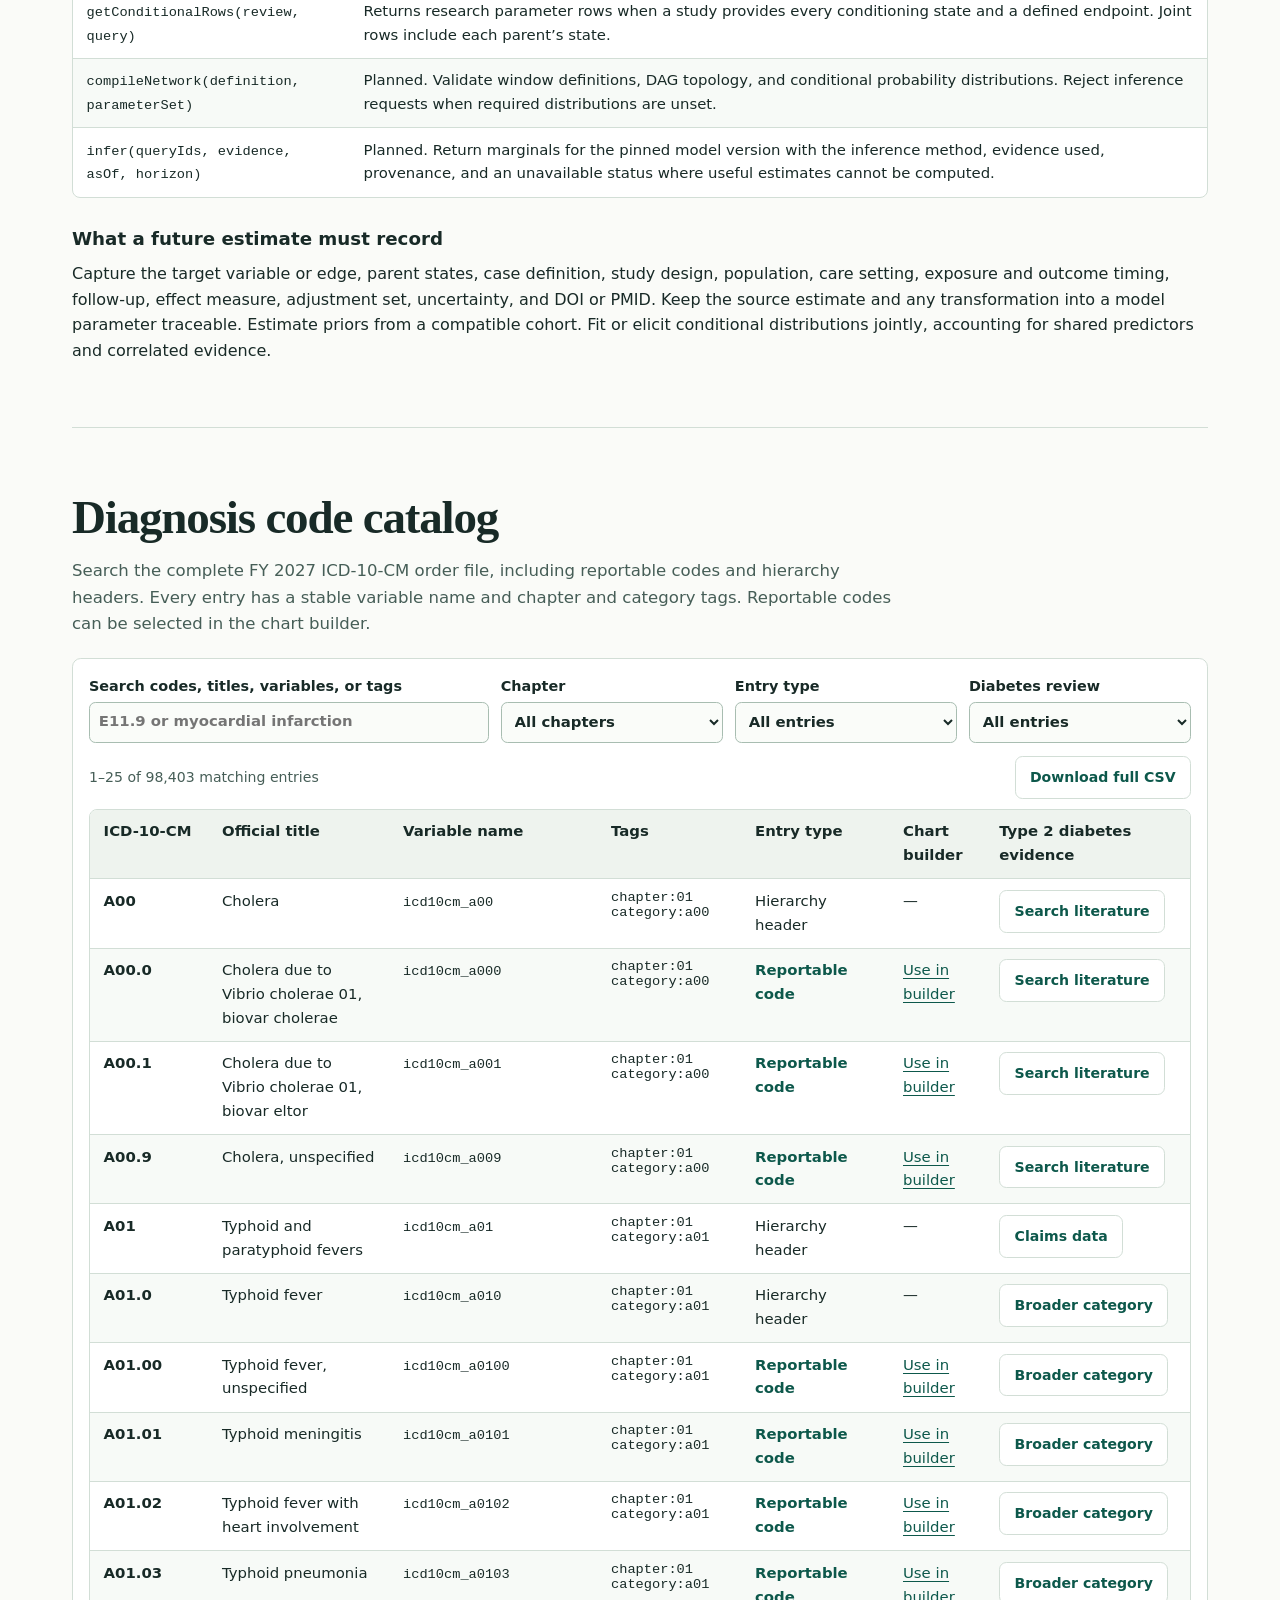
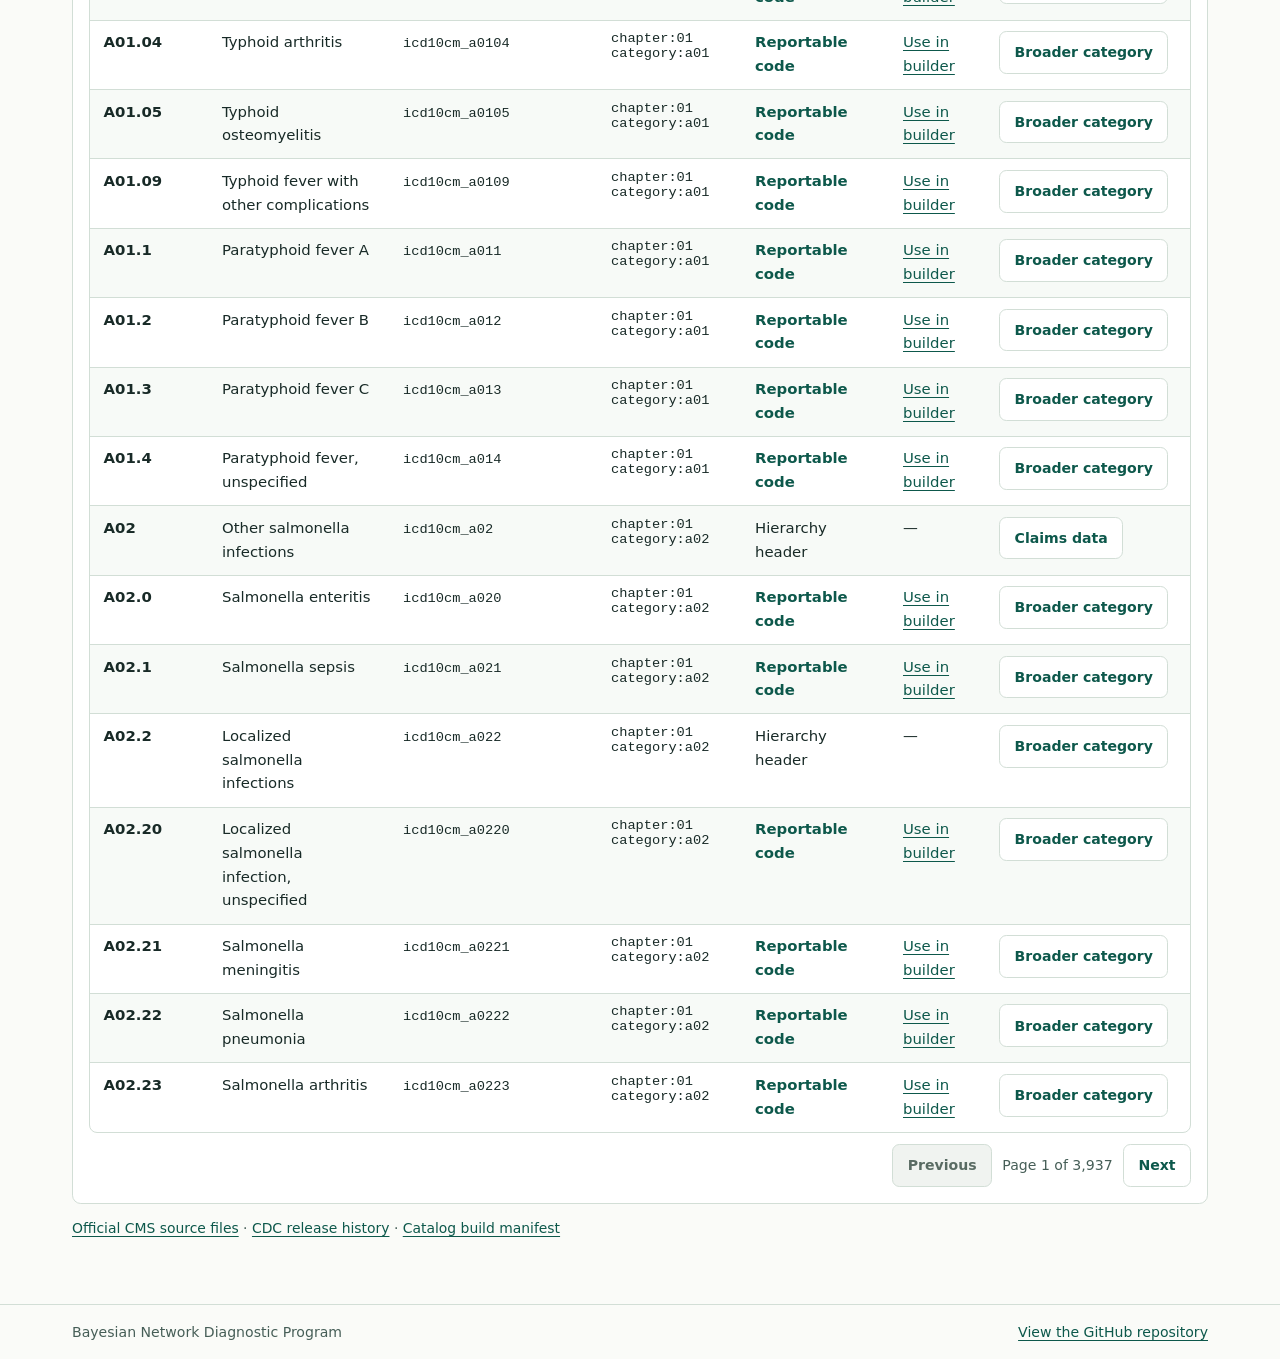
==== commit 7eccaf71: "Expand PubMed queries and record screening runs separately" ====
--- a/index.html
+++ b/index.html
@@ -116,7 +116,7 @@
           <li><a href="?evidence=G47.33#catalog" data-evidence-code="G47.33">Obstructive sleep apnea</a> · Recorded new diabetes cases during observed follow-up in a US cohort.</li>
         </ul>
         <h3>Review and extraction</h3>
-        <p>Search by diagnosis name, synonyms, and code plus type 2 diabetes. Prefer cohorts or population surveys with an explicit diabetes definition, an interpretable denominator, and a stated time window. Retain useful relative measures alongside their comparison group and report whether the paper supplies a conditional probability. The condition-level PubMed links open a reproducible starting query for further screening.</p>
+        <p>Search by diagnosis name, synonyms, and code plus type 2 diabetes. Prefer cohorts or population surveys with an explicit diabetes definition, an interpretable denominator, and a stated time window. Retain useful relative measures alongside their comparison group and report whether the paper supplies a conditional probability. Condition-level PubMed links use vetted clinical synonyms and MeSH terms where available. The <a href="./evidence/t2d-search-log.jsonl">PubMed search log</a> records individual attempts separately from linked evidence.</p>
         <p>Use each estimate only for its study’s clinical definition and study population. An anatomical or severity subtype needs evidence for its own definition. An odds ratio, hazard ratio, or relative risk does not itself give either conditional probability. Check transportability and calibration before fitting a network for a different population.</p>
       </section>
 
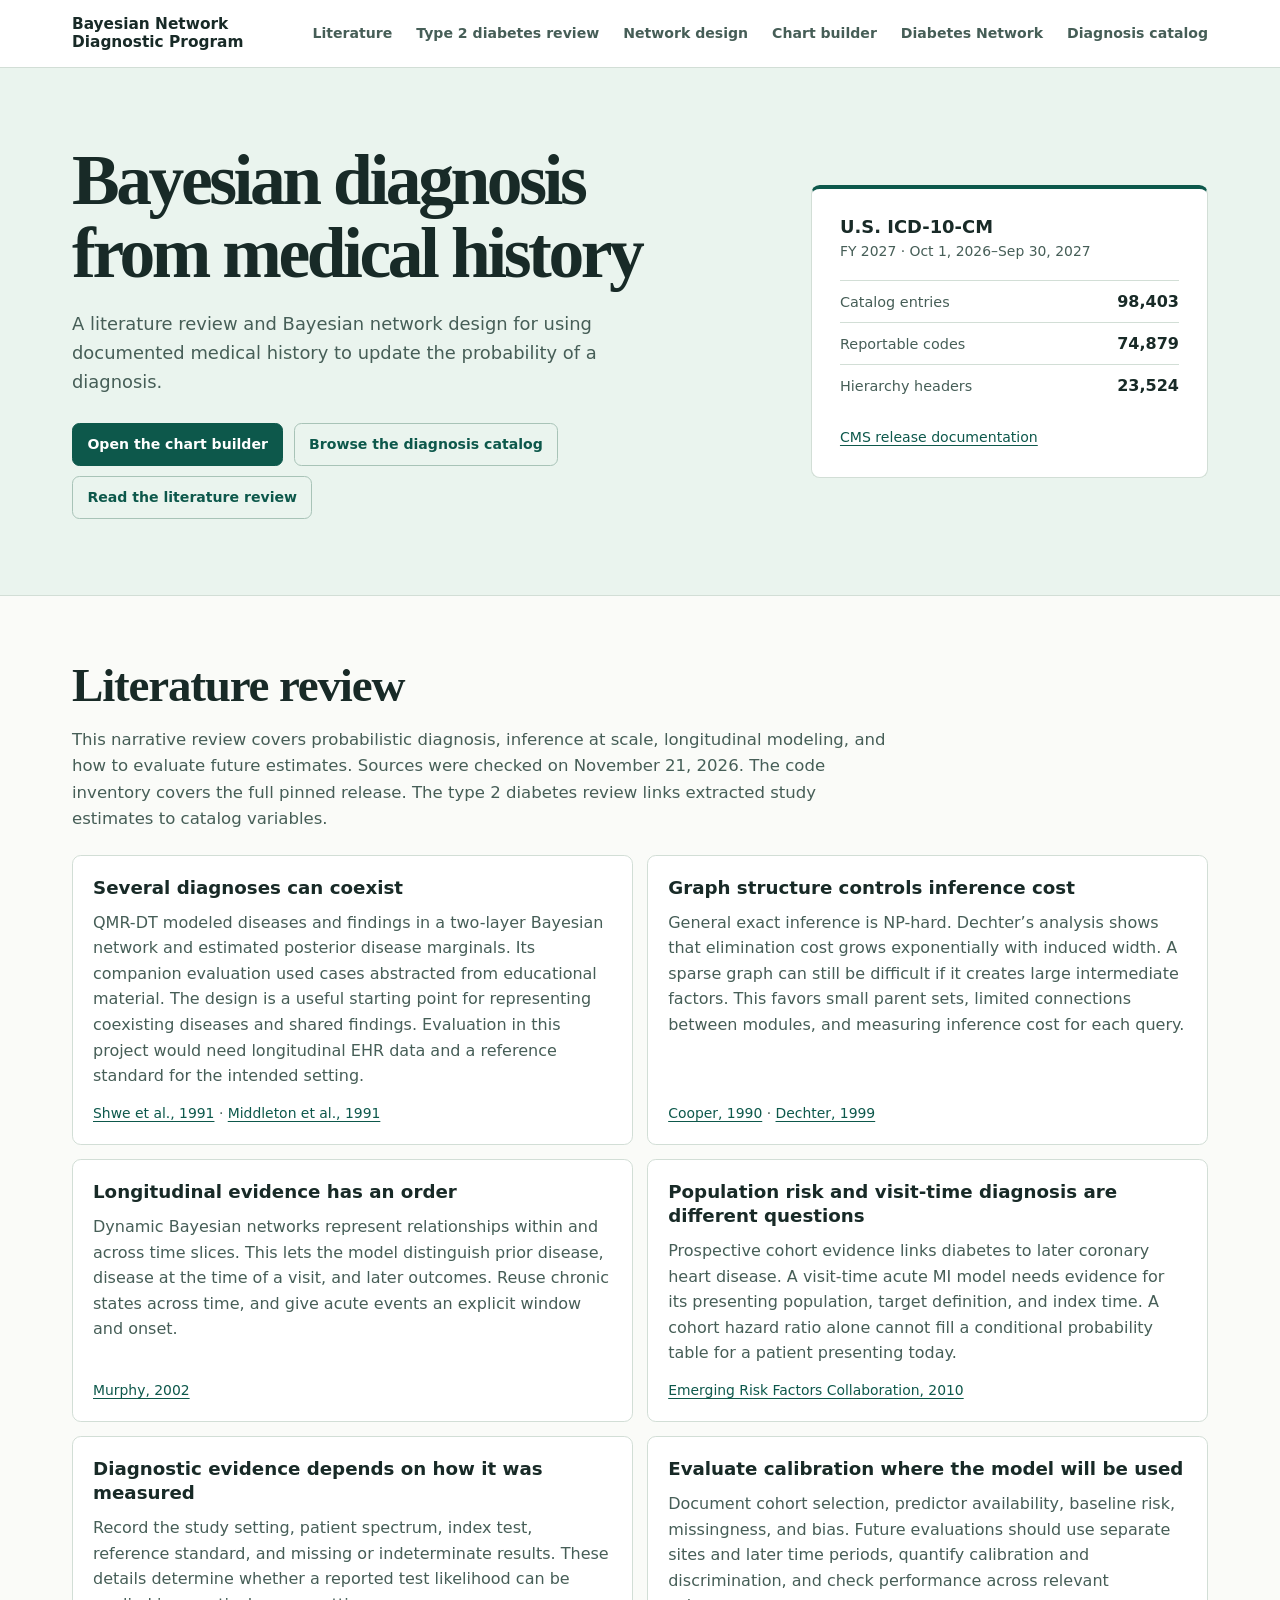
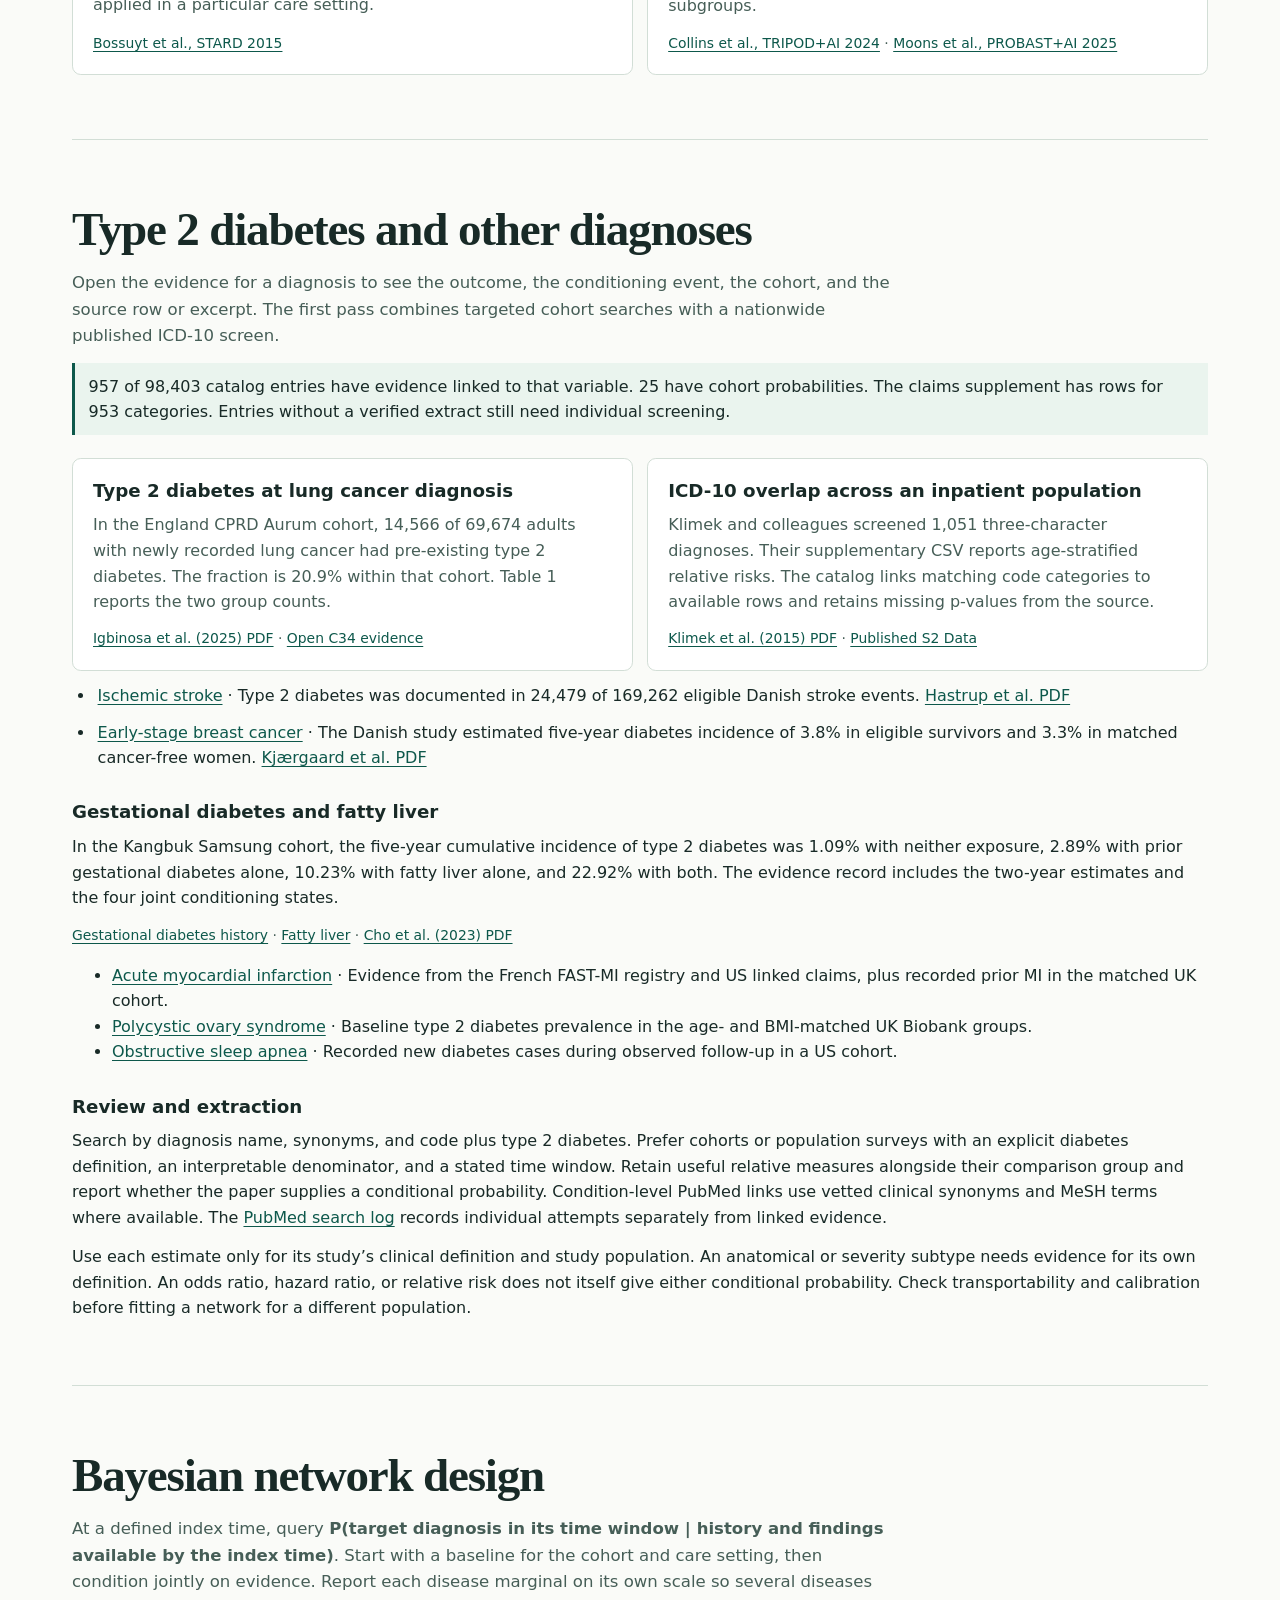
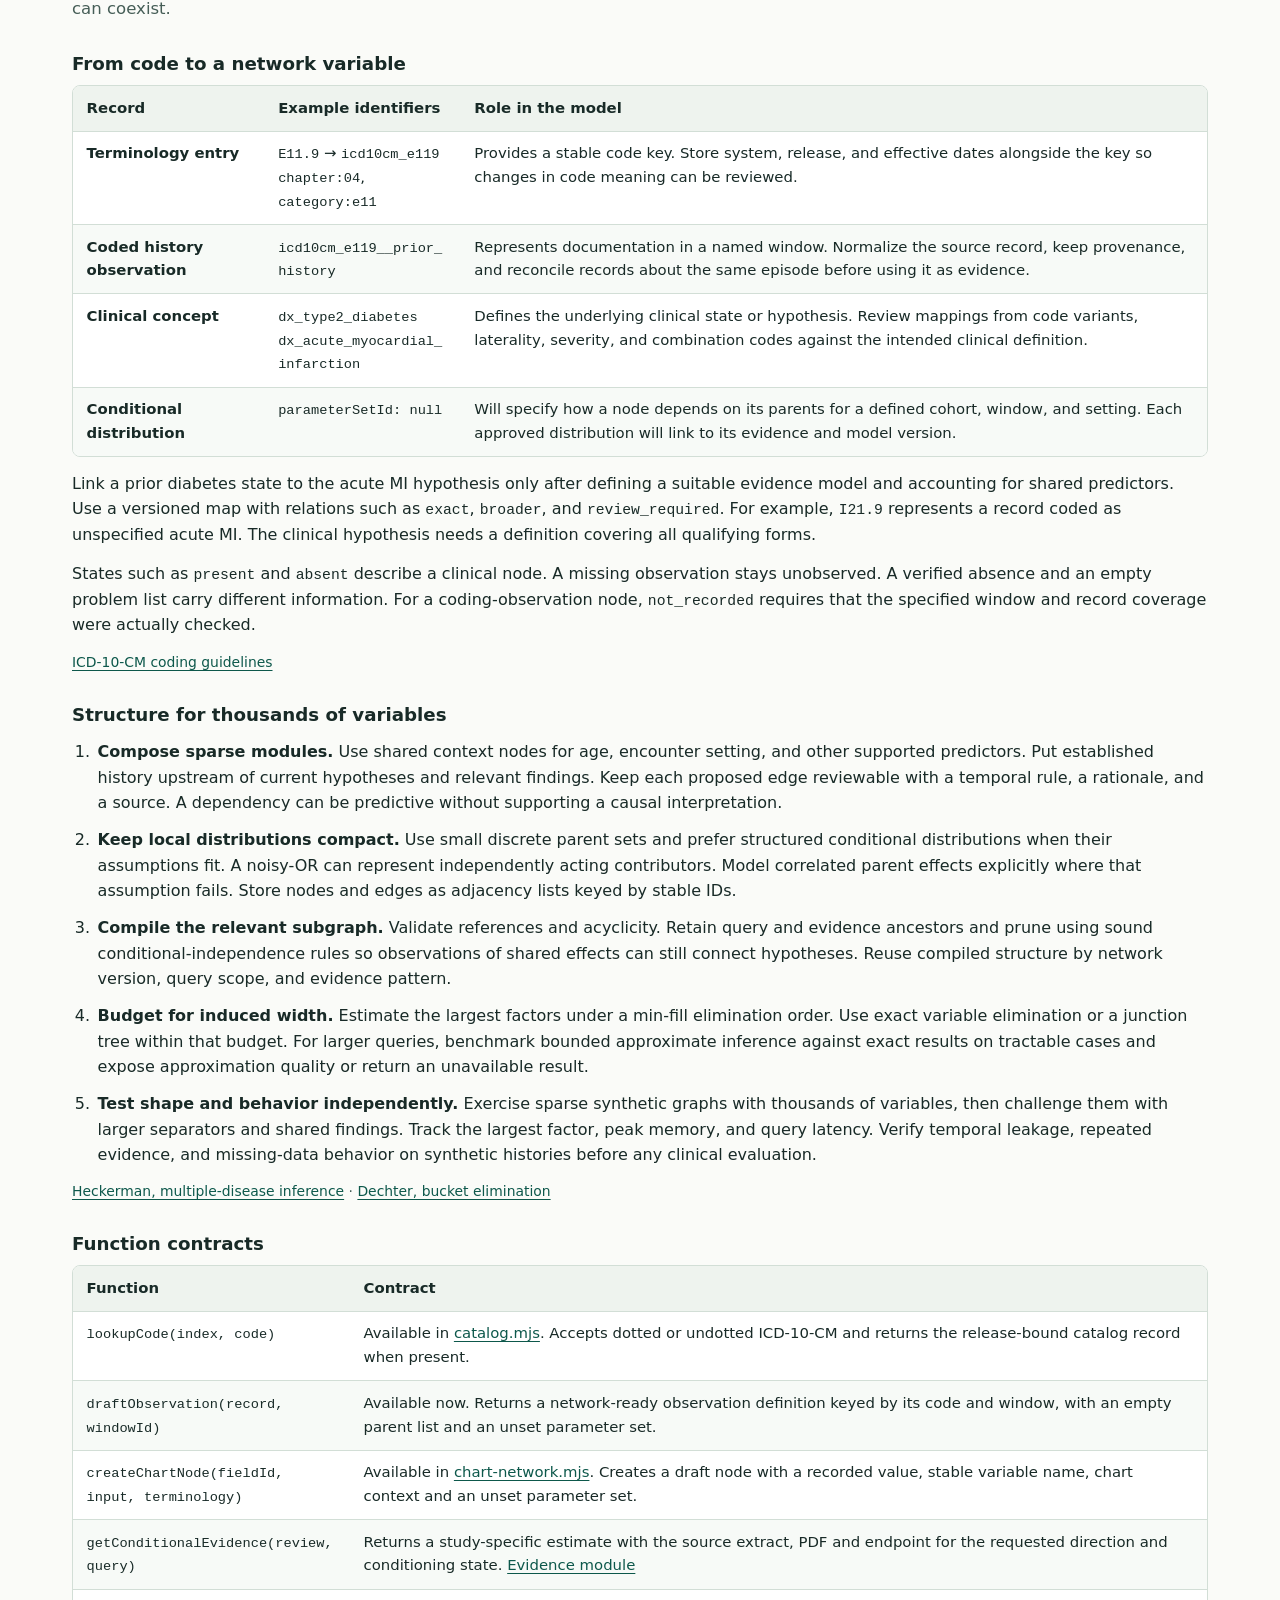
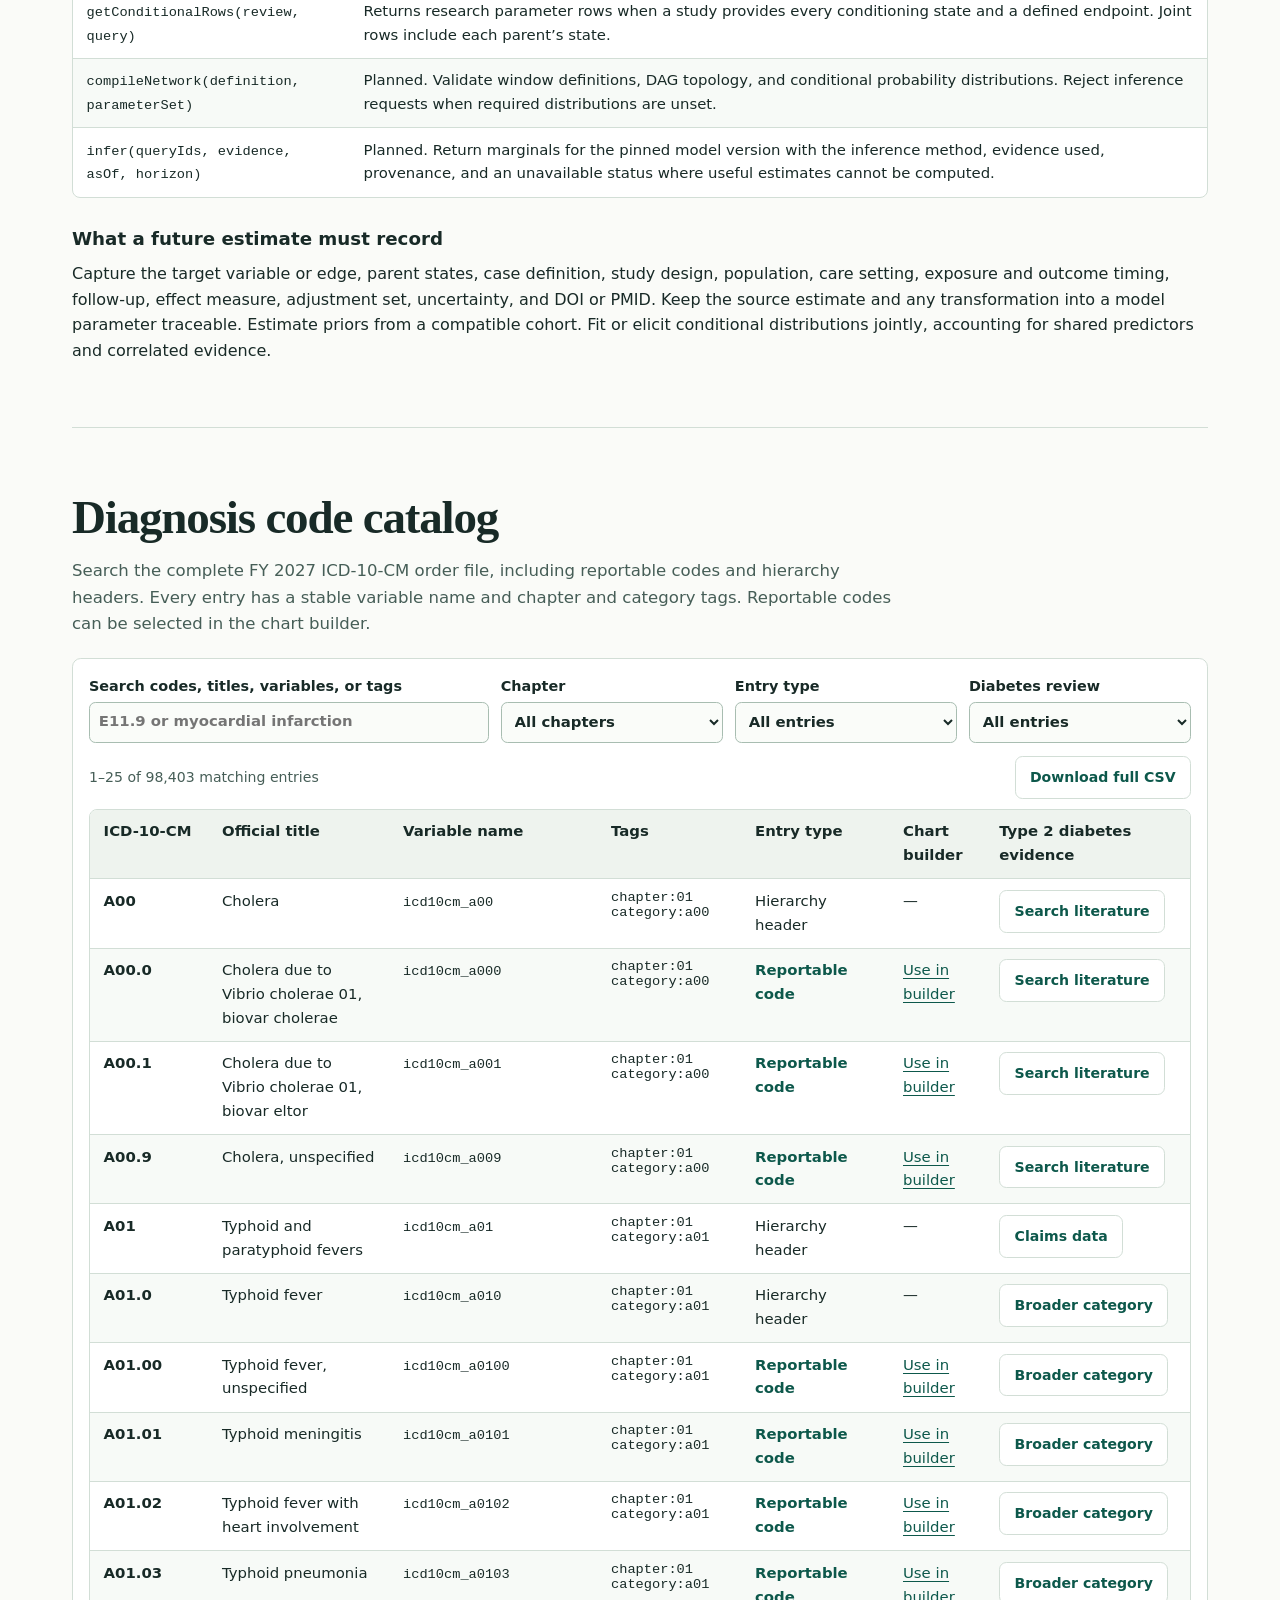
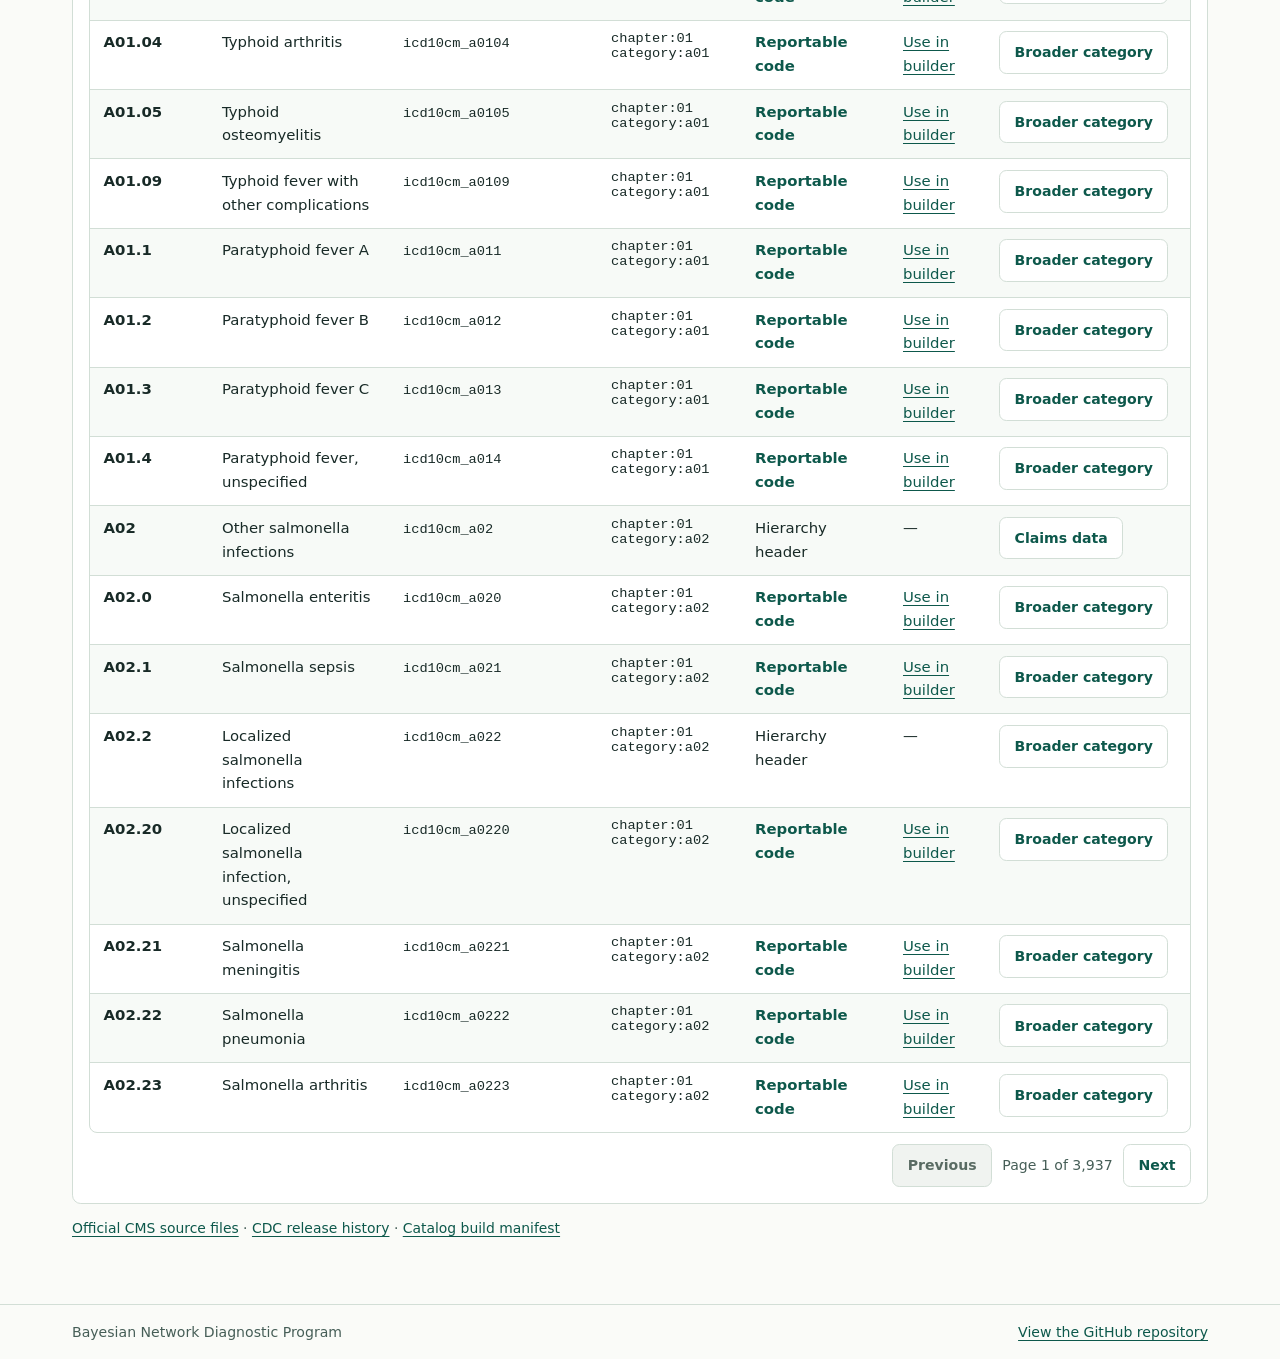
==== commit c86f568f: "Add a persistent Diabetes Network tab with linked evidence" ====
--- a/index.html
+++ b/index.html
@@ -18,6 +18,7 @@
         <a href="#diabetes">Type 2 diabetes review</a>
         <a href="#network">Network design</a>
         <a href="./chart.html">Chart builder</a>
+        <a href="./diabetes.html">Diabetes Network</a>
         <a href="#catalog">Diagnosis catalog</a>
       </nav>
     </div>
